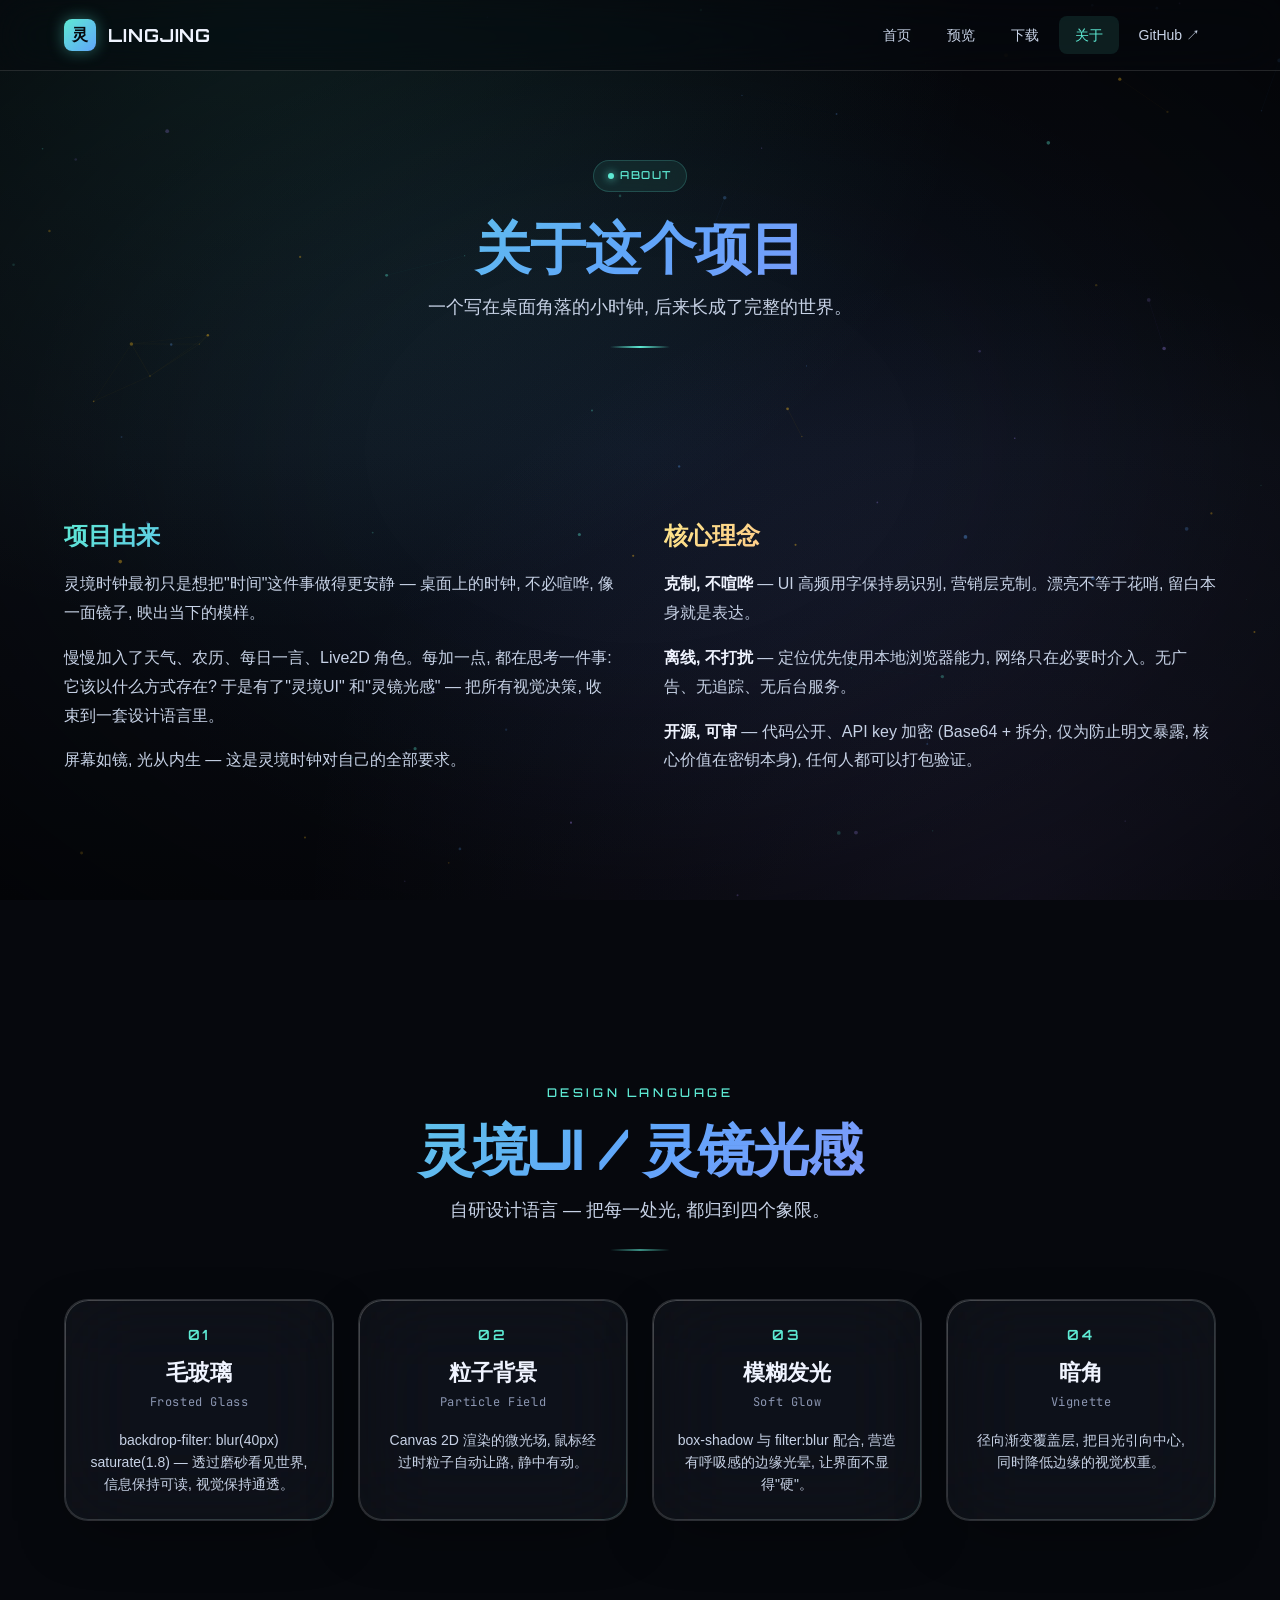
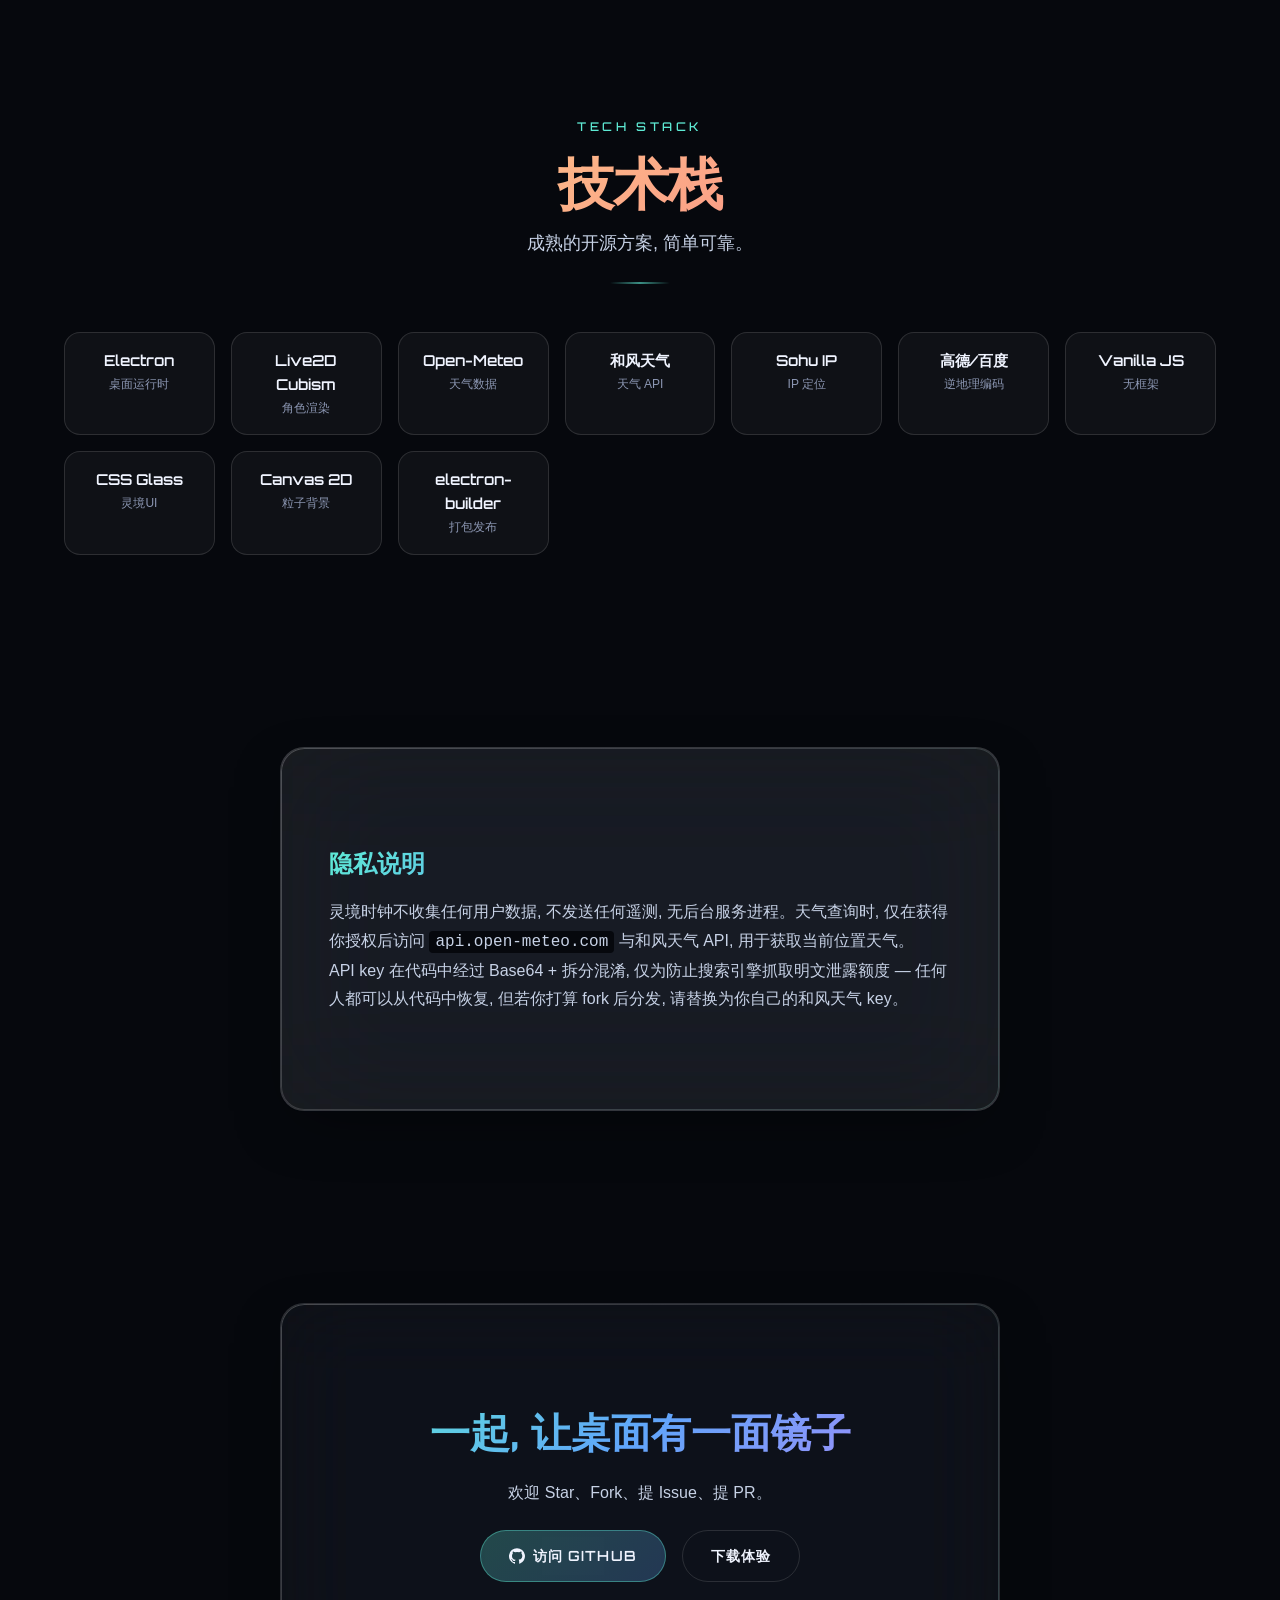
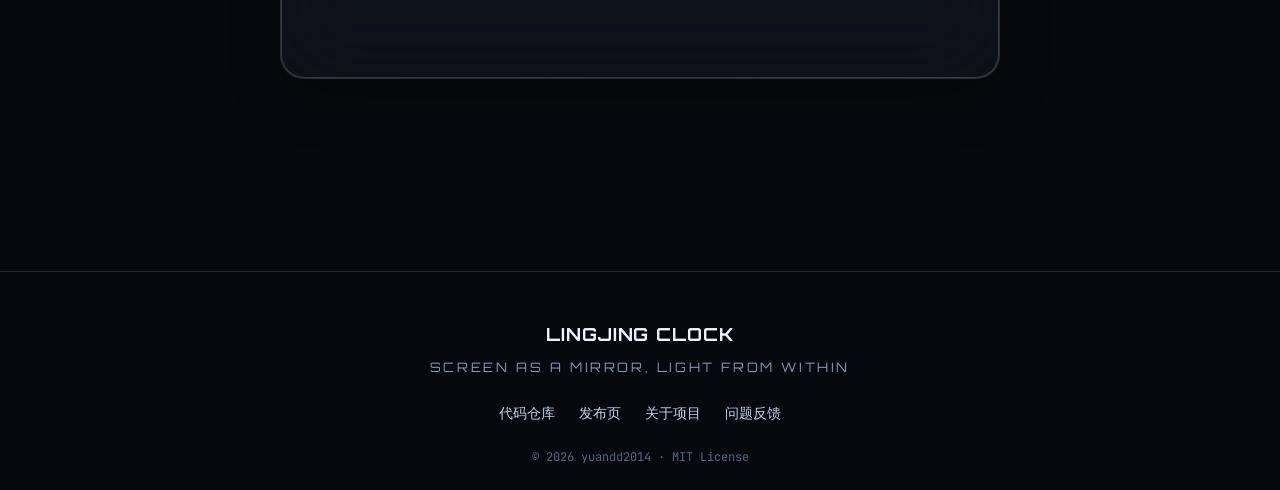
==== about.html @ b0e19402 "feat(website): 灵境时钟 官网上线 - 4 页静态站点: 首页 / 预览 / 下载 / 关于 - 灵境UI + 灵镜光感: 毛玻璃 + 粒子背景 + 模糊发光 + 暗角 - 粒子背景 C" ====
<!DOCTYPE html>
<html lang="zh-CN">
<head>
  <meta charset="UTF-8" />
  <meta name="viewport" content="width=device-width, initial-scale=1.0" />
  <title>关于 · 灵境时钟 LingJing Clock</title>
  <meta name="description" content="关于 灵境时钟 LingJing Clock — 项目由来、技术栈、灵境UI / 灵镜光感设计语言。" />
  <meta name="theme-color" content="#06080d" />

  <link rel="preconnect" href="https://fonts.googleapis.com" />
  <link rel="preconnect" href="https://fonts.gstatic.com" crossorigin />
  <link rel="stylesheet" href="https://fonts.googleapis.com/css2?family=Orbitron:wght@400;500;600;700;800&family=JetBrains+Mono:wght@400;500&display=swap" />

  <link rel="stylesheet" href="assets/css/base.css" />
  <link rel="stylesheet" href="assets/css/glass.css" />
  <link rel="stylesheet" href="assets/css/pages.css" />
  <link rel="icon" type="image/svg+xml" href="assets/img/favicon.svg" />
</head>
<body>
  <div class="bg-stage"></div>
  <canvas id="particles-canvas"></canvas>
  <div class="vignette"></div>

  <nav class="nav">
    <div class="container nav-inner">
      <a href="index.html" class="nav-brand">
        <span class="nav-brand-mark">灵</span>
        <span>LINGJING</span>
      </a>
      <div class="nav-links">
        <a href="index.html" class="nav-link">首页</a>
        <a href="screenshots.html" class="nav-link">预览</a>
        <a href="download.html" class="nav-link">下载</a>
        <a href="about.html" class="nav-link">关于</a>
        <a href="https://github.com/yuandd2014/lingjing-clock" class="nav-link" target="_blank" rel="noopener">GitHub ↗</a>
      </div>
      <button class="nav-toggle" aria-label="菜单">
        <svg width="20" height="20" viewBox="0 0 24 24" fill="none" stroke="currentColor" stroke-width="2">
          <path d="M3 6h18M3 12h18M3 18h18" />
        </svg>
      </button>
    </div>
  </nav>

  <header class="about-hero">
    <div class="container">
      <div class="badge reveal" style="margin-bottom:24px">
        <span class="badge-dot"></span>
        ABOUT
      </div>
      <h1 class="section-title reveal gradient-text">关于这个项目</h1>
      <p class="section-subtitle reveal">
        一个写在桌面角落的小时钟, 后来长成了完整的世界。
      </p>
      <div class="divider reveal"></div>
    </div>
  </header>

  <!-- 项目由来 -->
  <section class="section">
    <div class="container">
      <div class="about-section">
        <div class="about-block reveal">
          <h2 class="about-block-title gradient-text">项目由来</h2>
          <p>
            灵境时钟最初只是想把"时间"这件事做得更安静 — 桌面上的时钟, 不必喧哗, 像一面镜子, 映出当下的模样。
          </p>
          <p>
            慢慢加入了天气、农历、每日一言、Live2D 角色。每加一点, 都在思考一件事: 它该以什么方式存在? 于是有了"灵境UI" 和"灵镜光感" — 把所有视觉决策, 收束到一套设计语言里。
          </p>
          <p>
            屏幕如镜, 光从内生 — 这是灵境时钟对自己的全部要求。
          </p>
        </div>
        <div class="about-block reveal">
          <h2 class="about-block-title gradient-text-warm">核心理念</h2>
          <p>
            <strong style="color:var(--frost-100)">克制, 不喧哗</strong> — UI 高频用字保持易识别, 营销层克制。漂亮不等于花哨, 留白本身就是表达。
          </p>
          <p>
            <strong style="color:var(--frost-100)">离线, 不打扰</strong> — 定位优先使用本地浏览器能力, 网络只在必要时介入。无广告、无追踪、无后台服务。
          </p>
          <p>
            <strong style="color:var(--frost-100)">开源, 可审</strong> — 代码公开、API key 加密 (Base64 + 拆分, 仅为防止明文暴露, 核心价值在密钥本身), 任何人都可以打包验证。
          </p>
        </div>
      </div>
    </div>
  </section>

  <!-- 灵境UI / 灵镜光感 -->
  <section class="section">
    <div class="container">
      <header class="section-header reveal">
        <span class="section-eyebrow">DESIGN LANGUAGE</span>
        <h2 class="section-title gradient-text">灵境UI / 灵镜光感</h2>
        <p class="section-subtitle">自研设计语言 — 把每一处光, 都归到四个象限。</p>
        <div class="divider"></div>
      </header>
      <div class="four-pillars">
        <div class="glass pillar reveal">
          <div class="pillar-num">01</div>
          <div class="pillar-name">毛玻璃</div>
          <div class="pillar-en">Frosted Glass</div>
          <p class="pillar-desc">backdrop-filter: blur(40px) saturate(1.8) — 透过磨砂看见世界, 信息保持可读, 视觉保持通透。</p>
        </div>
        <div class="glass pillar reveal">
          <div class="pillar-num">02</div>
          <div class="pillar-name">粒子背景</div>
          <div class="pillar-en">Particle Field</div>
          <p class="pillar-desc">Canvas 2D 渲染的微光场, 鼠标经过时粒子自动让路, 静中有动。</p>
        </div>
        <div class="glass pillar reveal">
          <div class="pillar-num">03</div>
          <div class="pillar-name">模糊发光</div>
          <div class="pillar-en">Soft Glow</div>
          <p class="pillar-desc">box-shadow 与 filter:blur 配合, 营造有呼吸感的边缘光晕, 让界面不显得"硬"。</p>
        </div>
        <div class="glass pillar reveal">
          <div class="pillar-num">04</div>
          <div class="pillar-name">暗角</div>
          <div class="pillar-en">Vignette</div>
          <p class="pillar-desc">径向渐变覆盖层, 把目光引向中心, 同时降低边缘的视觉权重。</p>
        </div>
      </div>
    </div>
  </section>

  <!-- 技术栈 -->
  <section class="section">
    <div class="container">
      <header class="section-header reveal">
        <span class="section-eyebrow">TECH STACK</span>
        <h2 class="section-title gradient-text-warm">技术栈</h2>
        <p class="section-subtitle">成熟的开源方案, 简单可靠。</p>
        <div class="divider"></div>
      </header>
      <div class="tech-stack">
        <div class="tech-item reveal">
          <div class="tech-item-name">Electron</div>
          <div class="tech-item-desc">桌面运行时</div>
        </div>
        <div class="tech-item reveal">
          <div class="tech-item-name">Live2D Cubism</div>
          <div class="tech-item-desc">角色渲染</div>
        </div>
        <div class="tech-item reveal">
          <div class="tech-item-name">Open-Meteo</div>
          <div class="tech-item-desc">天气数据</div>
        </div>
        <div class="tech-item reveal">
          <div class="tech-item-name">和风天气</div>
          <div class="tech-item-desc">天气 API</div>
        </div>
        <div class="tech-item reveal">
          <div class="tech-item-name">Sohu IP</div>
          <div class="tech-item-desc">IP 定位</div>
        </div>
        <div class="tech-item reveal">
          <div class="tech-item-name">高德/百度</div>
          <div class="tech-item-desc">逆地理编码</div>
        </div>
        <div class="tech-item reveal">
          <div class="tech-item-name">Vanilla JS</div>
          <div class="tech-item-desc">无框架</div>
        </div>
        <div class="tech-item reveal">
          <div class="tech-item-name">CSS Glass</div>
          <div class="tech-item-desc">灵境UI</div>
        </div>
        <div class="tech-item reveal">
          <div class="tech-item-name">Canvas 2D</div>
          <div class="tech-item-desc">粒子背景</div>
        </div>
        <div class="tech-item reveal">
          <div class="tech-item-name">electron-builder</div>
          <div class="tech-item-desc">打包发布</div>
        </div>
      </div>
    </div>
  </section>

  <!-- 隐私 -->
  <section class="section">
    <div class="container" style="max-width:920px">
      <div class="glass glass-strong cta-card reveal" style="text-align:left">
        <h2 class="about-block-title gradient-text">隐私说明</h2>
        <p style="color:var(--frost-200);line-height:1.8">
          灵境时钟不收集任何用户数据, 不发送任何遥测, 无后台服务进程。天气查询时, 仅在获得你授权后访问 <code style="background:var(--ink-900);padding:2px 6px;border-radius:4px">api.open-meteo.com</code> 与和风天气 API, 用于获取当前位置天气。
        </p>
        <p style="color:var(--frost-200);line-height:1.8">
          API key 在代码中经过 Base64 + 拆分混淆, 仅为防止搜索引擎抓取明文泄露额度 — 任何人都可以从代码中恢复, 但若你打算 fork 后分发, 请替换为你自己的和风天气 key。
        </p>
      </div>
    </div>
  </section>

  <!-- CTA -->
  <section class="cta">
    <div class="container">
      <div class="glass cta-card reveal">
        <h2 class="cta-title gradient-text">一起, 让桌面有一面镜子</h2>
        <p class="cta-desc">欢迎 Star、Fork、提 Issue、提 PR。</p>
        <div class="cta-actions">
          <a href="https://github.com/yuandd2014/lingjing-clock" class="btn btn-primary" target="_blank" rel="noopener">
            <svg width="16" height="16" viewBox="0 0 24 24" fill="currentColor">
              <path d="M12 .3a12 12 0 0 0-3.8 23.4c.6.1.8-.3.8-.6v-2.1c-3.3.7-4-1.6-4-1.6-.6-1.4-1.4-1.8-1.4-1.8-1.1-.7.1-.7.1-.7 1.2.1 1.9 1.3 1.9 1.3 1.1 1.9 2.9 1.3 3.6 1 .1-.8.4-1.3.8-1.6-2.7-.3-5.5-1.3-5.5-6 0-1.3.5-2.4 1.3-3.2-.1-.3-.6-1.6.1-3.2 0 0 1-.3 3.3 1.2a11.5 11.5 0 0 1 6 0c2.3-1.5 3.3-1.2 3.3-1.2.7 1.6.2 2.9.1 3.2.8.8 1.3 1.9 1.3 3.2 0 4.6-2.8 5.6-5.5 5.9.4.4.8 1.1.8 2.2v3.3c0 .3.2.7.8.6A12 12 0 0 0 12 .3z" />
            </svg>
            <span>访问 GitHub</span>
          </a>
          <a href="download.html" class="btn btn-ghost">
            <span>下载体验</span>
          </a>
        </div>
      </div>
    </div>
  </section>

  <footer class="footer">
    <div class="container">
      <div class="footer-brand">LINGJING CLOCK</div>
      <div class="footer-tagline">SCREEN AS A MIRROR, LIGHT FROM WITHIN</div>
      <div class="footer-links">
        <a href="https://github.com/yuandd2014/lingjing-clock" class="footer-link" target="_blank" rel="noopener">代码仓库</a>
        <a href="https://github.com/yuandd2014/lingjing-clock/releases" class="footer-link" target="_blank" rel="noopener">发布页</a>
        <a href="about.html" class="footer-link">关于项目</a>
        <a href="https://github.com/yuandd2014/lingjing-clock/issues" class="footer-link" target="_blank" rel="noopener">问题反馈</a>
      </div>
      <div class="footer-copyright">© 2026 yuandd2014 · MIT License</div>
    </div>
  </footer>

  <script src="assets/js/particles.js"></script>
  <script src="assets/js/nav.js"></script>
</body>
</html>
---- assets/css/base.css ----
/* ============================================
   灵境UI / 灵镜光感 — Base
   屏幕如镜, 光从内生
   ============================================ */

:root {
  /* 灵境调色 — 取自东方夜境：墨、青、霜金、暖光 */
  --ink-900: #06080d;
  --ink-800: #0c1018;
  --ink-700: #141a26;
  --ink-600: #1d2533;
  --frost-100: #f0f4ff;
  --frost-200: #c7d2e6;
  --frost-300: #8c97b3;
  --frost-400: #5a6580;
  --jade-300: #5eead4;
  --jade-400: #2dd4bf;
  --jade-500: #14b8a6;
  --azure-400: #60a5fa;
  --azure-500: #3b82f6;
  --gold-300: #fde68a;
  --gold-400: #fbbf24;
  --rose-400: #fb7185;
  --violet-400: #a78bfa;

  /* 灵镜光感 — 玻璃参数 */
  --glass-bg: rgba(255, 255, 255, 0.04);
  --glass-bg-strong: rgba(255, 255, 255, 0.08);
  --glass-border: rgba(255, 255, 255, 0.12);
  --glass-border-strong: rgba(255, 255, 255, 0.2);
  --glass-blur: blur(40px) saturate(1.8);
  --glass-blur-strong: blur(60px) saturate(2);

  /* 阴影 — 模糊发光 */
  --glow-soft: 0 0 40px rgba(94, 234, 212, 0.15);
  --glow-strong: 0 0 80px rgba(94, 234, 212, 0.25);
  --shadow-card: 0 20px 60px -20px rgba(0, 0, 0, 0.5),
                 0 0 0 1px var(--glass-border) inset;
  --shadow-card-hover: 0 30px 80px -20px rgba(0, 0, 0, 0.6),
                       0 0 0 1px var(--glass-border-strong) inset,
                       var(--glow-soft);

  /* 间距 */
  --space-xs: 8px;
  --space-sm: 16px;
  --space-md: 24px;
  --space-lg: 48px;
  --space-xl: 96px;

  /* 圆角 */
  --radius-sm: 8px;
  --radius-md: 16px;
  --radius-lg: 24px;
  --radius-xl: 32px;

  /* 字体 */
  --font-display: 'Orbitron', 'PingFang SC', 'Microsoft YaHei', sans-serif;
  --font-body: -apple-system, 'PingFang SC', 'Microsoft YaHei',
               'Helvetica Neue', Helvetica, Arial, sans-serif;
  --font-mono: 'JetBrains Mono', 'Consolas', 'Monaco', monospace;

  /* 缓动 */
  --ease-out: cubic-bezier(0.16, 1, 0.3, 1);
  --ease-spring: cubic-bezier(0.34, 1.56, 0.64, 1);
}

/* 重置 */
*,
*::before,
*::after {
  box-sizing: border-box;
  margin: 0;
  padding: 0;
}

html {
  scroll-behavior: smooth;
  -webkit-text-size-adjust: 100%;
}

body {
  font-family: var(--font-body);
  font-size: 16px;
  line-height: 1.6;
  color: var(--frost-100);
  background: var(--ink-900);
  overflow-x: hidden;
  min-height: 100vh;
  -webkit-font-smoothing: antialiased;
  -moz-osx-font-smoothing: grayscale;
}

img, svg {
  max-width: 100%;
  display: block;
}

a {
  color: var(--jade-300);
  text-decoration: none;
  transition: color 0.3s var(--ease-out);
}

a:hover {
  color: var(--jade-400);
}

button {
  font: inherit;
  color: inherit;
  background: none;
  border: none;
  cursor: pointer;
}

ul, ol {
  list-style: none;
}

::selection {
  background: rgba(94, 234, 212, 0.3);
  color: var(--frost-100);
}

/* 灵镜光感背景 — 多层 */
.bg-stage {
  position: fixed;
  inset: 0;
  z-index: -1;
  background:
    radial-gradient(ellipse at 20% 0%, rgba(94, 234, 212, 0.12) 0%, transparent 50%),
    radial-gradient(ellipse at 80% 100%, rgba(167, 139, 250, 0.1) 0%, transparent 50%),
    radial-gradient(ellipse at 50% 50%, rgba(59, 130, 246, 0.06) 0%, transparent 70%),
    linear-gradient(180deg, var(--ink-900) 0%, var(--ink-800) 50%, var(--ink-900) 100%);
}

#particles-canvas {
  position: fixed;
  inset: 0;
  z-index: -1;
  pointer-events: none;
  opacity: 0.6;
}

/* 暗角 — 灵镜光感的最后一道 */
.vignette {
  position: fixed;
  inset: 0;
  z-index: 0;
  pointer-events: none;
  background: radial-gradient(
    ellipse at center,
    transparent 30%,
    rgba(0, 0, 0, 0.4) 100%
  );
}

/* 通用容器 */
.container {
  width: 100%;
  max-width: 1200px;
  margin: 0 auto;
  padding: 0 var(--space-md);
  position: relative;
  z-index: 1;
}

/* 文字渐变 — 灵境品牌色 */
.gradient-text {
  background: linear-gradient(135deg, var(--jade-300) 0%, var(--azure-400) 50%, var(--violet-400) 100%);
  -webkit-background-clip: text;
  background-clip: text;
  -webkit-text-fill-color: transparent;
  color: transparent;
}

.gradient-text-warm {
  background: linear-gradient(135deg, var(--gold-300) 0%, var(--rose-400) 100%);
  -webkit-background-clip: text;
  background-clip: text;
  -webkit-text-fill-color: transparent;
  color: transparent;
}

/* 数字字体 — Orbitron */
.font-display {
  font-family: var(--font-display);
  letter-spacing: 0.02em;
}

/* 滚动条 — 灵境UI 风格 */
::-webkit-scrollbar {
  width: 8px;
  height: 8px;
}

::-webkit-scrollbar-track {
  background: var(--ink-800);
}

::-webkit-scrollbar-thumb {
  background: var(--ink-600);
  border-radius: 4px;
}

::-webkit-scrollbar-thumb:hover {
  background: var(--frost-400);
}

/* 实用类 */
.sr-only {
  position: absolute;
  width: 1px;
  height: 1px;
  padding: 0;
  margin: -1px;
  overflow: hidden;
  clip: rect(0, 0, 0, 0);
  white-space: nowrap;
  border: 0;
}

.flex {
  display: flex;
}

.flex-center {
  display: flex;
  align-items: center;
  justify-content: center;
}

.text-center {
  text-align: center;
}

/* 进入动画 */
@keyframes fade-up {
  from {
    opacity: 0;
    transform: translateY(30px);
  }
  to {
    opacity: 1;
    transform: translateY(0);
  }
}

@keyframes glow-pulse {
  0%, 100% { opacity: 0.6; }
  50% { opacity: 1; }
}

@keyframes float {
  0%, 100% { transform: translateY(0); }
  50% { transform: translateY(-8px); }
}

.reveal {
  opacity: 0;
  transform: translateY(30px);
  transition: opacity 0.8s var(--ease-out), transform 0.8s var(--ease-out);
}

.reveal.in {
  opacity: 1;
  transform: translateY(0);
}

/* 响应式 */
@media (max-width: 768px) {
  :root {
    --space-lg: 32px;
    --space-xl: 64px;
  }
  body {
    font-size: 15px;
  }
}

@media (prefers-reduced-motion: reduce) {
  *,
  *::before,
  *::after {
    animation-duration: 0.01ms !important;
    transition-duration: 0.01ms !important;
  }
}
---- assets/css/glass.css ----
/* ============================================
   灵境UI / 灵镜光感 — Glass
   毛玻璃 + 模糊发光 + 暗角
   ============================================ */

/* 玻璃卡片 — 灵境核心 */
.glass {
  position: relative;
  background: var(--glass-bg);
  backdrop-filter: var(--glass-blur);
  -webkit-backdrop-filter: var(--glass-blur);
  border: 1px solid var(--glass-border);
  border-radius: var(--radius-lg);
  box-shadow: var(--shadow-card);
  overflow: hidden;
  transition: transform 0.5s var(--ease-out),
              box-shadow 0.5s var(--ease-out),
              border-color 0.5s var(--ease-out);
}

.glass::before {
  content: '';
  position: absolute;
  inset: 0;
  border-radius: inherit;
  padding: 1px;
  background: linear-gradient(
    135deg,
    rgba(255, 255, 255, 0.2) 0%,
    rgba(255, 255, 255, 0.05) 40%,
    rgba(94, 234, 212, 0.15) 100%
  );
  -webkit-mask: linear-gradient(#000 0 0) content-box,
                linear-gradient(#000 0 0);
  -webkit-mask-composite: xor;
  mask-composite: exclude;
  pointer-events: none;
  opacity: 0.7;
}

.glass:hover {
  transform: translateY(-4px);
  border-color: var(--glass-border-strong);
  box-shadow: var(--shadow-card-hover);
}

.glass-strong {
  background: var(--glass-bg-strong);
  backdrop-filter: var(--glass-blur-strong);
  -webkit-backdrop-filter: var(--glass-blur-strong);
}

/* 玻璃按钮 — 灵境UI 主操作 */
.btn {
  position: relative;
  display: inline-flex;
  align-items: center;
  justify-content: center;
  gap: 8px;
  padding: 14px 28px;
  font-family: var(--font-display);
  font-size: 14px;
  font-weight: 600;
  letter-spacing: 0.08em;
  text-transform: uppercase;
  color: var(--frost-100);
  background: var(--glass-bg);
  backdrop-filter: var(--glass-blur);
  -webkit-backdrop-filter: var(--glass-blur);
  border: 1px solid var(--glass-border);
  border-radius: 100px;
  cursor: pointer;
  overflow: hidden;
  transition: all 0.4s var(--ease-out);
  text-decoration: none;
  white-space: nowrap;
}

.btn::before {
  content: '';
  position: absolute;
  inset: 0;
  background: linear-gradient(135deg,
    rgba(94, 234, 212, 0.2) 0%,
    rgba(96, 165, 250, 0.2) 50%,
    rgba(167, 139, 250, 0.2) 100%);
  opacity: 0;
  transition: opacity 0.4s var(--ease-out);
}

.btn:hover {
  border-color: var(--jade-300);
  box-shadow: var(--glow-soft);
  transform: translateY(-2px);
  color: var(--jade-300);
}

.btn:hover::before {
  opacity: 1;
}

.btn span,
.btn svg {
  position: relative;
  z-index: 1;
}

.btn-primary {
  background: linear-gradient(135deg,
    rgba(94, 234, 212, 0.25) 0%,
    rgba(96, 165, 250, 0.25) 100%);
  border-color: rgba(94, 234, 212, 0.4);
}

.btn-primary:hover {
  background: linear-gradient(135deg,
    rgba(94, 234, 212, 0.4) 0%,
    rgba(96, 165, 250, 0.4) 100%);
  border-color: var(--jade-300);
  color: var(--frost-100);
}

.btn-ghost {
  background: transparent;
  backdrop-filter: none;
  -webkit-backdrop-filter: none;
}

/* 标签 / 徽章 */
.badge {
  display: inline-flex;
  align-items: center;
  gap: 6px;
  padding: 6px 14px;
  font-family: var(--font-display);
  font-size: 11px;
  font-weight: 500;
  letter-spacing: 0.15em;
  text-transform: uppercase;
  color: var(--jade-300);
  background: rgba(94, 234, 212, 0.08);
  border: 1px solid rgba(94, 234, 212, 0.2);
  border-radius: 100px;
  backdrop-filter: blur(10px);
  -webkit-backdrop-filter: blur(10px);
}

.badge-dot {
  width: 6px;
  height: 6px;
  border-radius: 50%;
  background: var(--jade-300);
  box-shadow: 0 0 8px var(--jade-300);
  animation: glow-pulse 2s var(--ease-out) infinite;
}

/* 章节标题 */
.section {
  padding: var(--space-xl) 0;
  position: relative;
}

.section-header {
  text-align: center;
  margin-bottom: var(--space-lg);
}

.section-eyebrow {
  display: inline-block;
  font-family: var(--font-display);
  font-size: 12px;
  font-weight: 500;
  letter-spacing: 0.3em;
  text-transform: uppercase;
  color: var(--jade-300);
  margin-bottom: var(--space-sm);
}

.section-title {
  font-family: var(--font-display);
  font-size: clamp(32px, 5vw, 56px);
  font-weight: 700;
  letter-spacing: -0.02em;
  line-height: 1.1;
  margin-bottom: var(--space-sm);
}

.section-subtitle {
  font-size: 18px;
  color: var(--frost-200);
  max-width: 600px;
  margin: 0 auto;
  line-height: 1.6;
}

/* 特性卡片 */
.feature-grid {
  display: grid;
  grid-template-columns: repeat(auto-fit, minmax(280px, 1fr));
  gap: var(--space-md);
}

.feature-card {
  padding: var(--space-lg) var(--space-md);
  text-align: left;
}

.feature-icon {
  width: 56px;
  height: 56px;
  display: flex;
  align-items: center;
  justify-content: center;
  border-radius: var(--radius-md);
  background: linear-gradient(135deg,
    rgba(94, 234, 212, 0.15) 0%,
    rgba(96, 165, 250, 0.15) 100%);
  border: 1px solid rgba(94, 234, 212, 0.2);
  margin-bottom: var(--space-md);
  color: var(--jade-300);
  font-size: 28px;
  box-shadow: 0 0 20px rgba(94, 234, 212, 0.15);
}

.feature-title {
  font-family: var(--font-display);
  font-size: 20px;
  font-weight: 600;
  margin-bottom: var(--space-xs);
  color: var(--frost-100);
}

.feature-desc {
  font-size: 15px;
  line-height: 1.6;
  color: var(--frost-200);
}

/* 分割线 */
.divider {
  width: 60px;
  height: 2px;
  background: linear-gradient(90deg,
    transparent 0%,
    var(--jade-300) 50%,
    transparent 100%);
  margin: var(--space-md) auto;
  opacity: 0.6;
}

/* 浮起效果 */
.float {
  animation: float 4s var(--ease-out) infinite;
}

.float-delay-1 { animation-delay: 0.5s; }
.float-delay-2 { animation-delay: 1s; }
.float-delay-3 { animation-delay: 1.5s; }
---- assets/css/pages.css ----
/* ============================================
   灵境UI / 灵镜光感 — Pages
   各页特定样式
   ============================================ */

/* === 导航 === */
.nav {
  position: fixed;
  top: 0;
  left: 0;
  right: 0;
  z-index: 100;
  padding: 16px 0;
  background: rgba(6, 8, 13, 0.5);
  backdrop-filter: blur(20px) saturate(1.5);
  -webkit-backdrop-filter: blur(20px) saturate(1.5);
  border-bottom: 1px solid var(--glass-border);
  transition: all 0.3s var(--ease-out);
}

.nav.scrolled {
  background: rgba(6, 8, 13, 0.85);
  border-bottom-color: var(--glass-border-strong);
  padding: 12px 0;
}

.nav-inner {
  display: flex;
  align-items: center;
  justify-content: space-between;
  gap: var(--space-md);
}

.nav-brand {
  display: flex;
  align-items: center;
  gap: 12px;
  font-family: var(--font-display);
  font-size: 18px;
  font-weight: 700;
  color: var(--frost-100);
  text-decoration: none;
  letter-spacing: 0.05em;
}

.nav-brand-mark {
  width: 32px;
  height: 32px;
  border-radius: 8px;
  background: linear-gradient(135deg, var(--jade-300) 0%, var(--azure-400) 100%);
  display: flex;
  align-items: center;
  justify-content: center;
  color: var(--ink-900);
  font-size: 16px;
  font-weight: 900;
  box-shadow: 0 0 16px rgba(94, 234, 212, 0.4);
}

.nav-links {
  display: flex;
  align-items: center;
  gap: 4px;
}

.nav-link {
  padding: 8px 16px;
  font-size: 14px;
  font-weight: 500;
  color: var(--frost-200);
  border-radius: 8px;
  transition: all 0.3s var(--ease-out);
  text-decoration: none;
}

.nav-link:hover {
  color: var(--frost-100);
  background: var(--glass-bg);
}

.nav-link.active {
  color: var(--jade-300);
  background: rgba(94, 234, 212, 0.1);
}

.nav-toggle {
  display: none;
  width: 40px;
  height: 40px;
  align-items: center;
  justify-content: center;
  border-radius: 8px;
  background: var(--glass-bg);
  border: 1px solid var(--glass-border);
  color: var(--frost-100);
}

@media (max-width: 768px) {
  .nav-toggle {
    display: flex;
  }
  .nav-links {
    position: absolute;
    top: 100%;
    left: 0;
    right: 0;
    flex-direction: column;
    align-items: stretch;
    padding: var(--space-sm);
    background: rgba(6, 8, 13, 0.95);
    backdrop-filter: blur(20px);
    border-bottom: 1px solid var(--glass-border);
    transform: translateY(-10px);
    opacity: 0;
    pointer-events: none;
    transition: all 0.3s var(--ease-out);
  }
  .nav-links.open {
    transform: translateY(0);
    opacity: 1;
    pointer-events: auto;
  }
  .nav-link {
    width: 100%;
  }
}

/* === Hero === */
.hero {
  min-height: 100vh;
  display: flex;
  align-items: center;
  justify-content: center;
  padding: 120px 0 var(--space-xl);
  text-align: center;
  position: relative;
}

.hero-orb {
  position: absolute;
  border-radius: 50%;
  filter: blur(80px);
  opacity: 0.5;
  pointer-events: none;
  animation: float 8s var(--ease-out) infinite;
}

.hero-orb-1 {
  top: 10%;
  left: 10%;
  width: 400px;
  height: 400px;
  background: radial-gradient(circle, var(--jade-400) 0%, transparent 70%);
}

.hero-orb-2 {
  bottom: 10%;
  right: 10%;
  width: 500px;
  height: 500px;
  background: radial-gradient(circle, var(--violet-400) 0%, transparent 70%);
  animation-delay: 2s;
}

.hero-content {
  max-width: 900px;
  position: relative;
  z-index: 2;
}

.hero-eyebrow {
  display: inline-flex;
  align-items: center;
  gap: 8px;
  margin-bottom: var(--space-md);
}

.hero-title {
  font-family: var(--font-display);
  font-size: clamp(48px, 9vw, 96px);
  font-weight: 800;
  line-height: 1;
  letter-spacing: -0.03em;
  margin-bottom: var(--space-md);
}

.hero-title-zh {
  display: block;
  font-size: 0.45em;
  font-weight: 400;
  letter-spacing: 0.3em;
  color: var(--frost-200);
  margin-top: 0.3em;
}

.hero-tagline {
  font-size: clamp(18px, 2.4vw, 22px);
  color: var(--frost-200);
  line-height: 1.6;
  max-width: 700px;
  margin: 0 auto var(--space-lg);
}

.hero-tagline .accent {
  color: var(--jade-300);
  font-weight: 500;
}

.hero-actions {
  display: flex;
  flex-wrap: wrap;
  gap: var(--space-sm);
  justify-content: center;
  margin-bottom: var(--space-lg);
}

.hero-meta {
  display: flex;
  flex-wrap: wrap;
  gap: var(--space-md);
  justify-content: center;
  font-family: var(--font-mono);
  font-size: 13px;
  color: var(--frost-300);
}

.hero-meta-item {
  display: flex;
  align-items: center;
  gap: 6px;
}

.hero-meta-item svg {
  width: 14px;
  height: 14px;
  color: var(--jade-300);
}

/* === 预览区 === */
.preview {
  padding: var(--space-lg) 0 var(--space-xl);
}

.preview-stage {
  position: relative;
  max-width: 1100px;
  margin: 0 auto;
  padding: var(--space-md);
  border-radius: var(--radius-xl);
  background: linear-gradient(135deg,
    rgba(94, 234, 212, 0.05) 0%,
    rgba(96, 165, 250, 0.05) 100%);
  border: 1px solid var(--glass-border);
  box-shadow: var(--glow-strong), var(--shadow-card);
  overflow: hidden;
}

.preview-stage::before {
  content: '';
  position: absolute;
  inset: -2px;
  border-radius: inherit;
  background: linear-gradient(135deg,
    var(--jade-400) 0%,
    var(--azure-400) 50%,
    var(--violet-400) 100%);
  opacity: 0.3;
  filter: blur(40px);
  z-index: -1;
}

.preview-frame {
  position: relative;
  aspect-ratio: 16 / 10;
  background: var(--ink-900);
  border-radius: var(--radius-lg);
  overflow: hidden;
  border: 1px solid var(--glass-border);
}

.preview-placeholder {
  position: absolute;
  inset: 0;
  display: flex;
  flex-direction: column;
  align-items: center;
  justify-content: center;
  gap: var(--space-sm);
  background:
    radial-gradient(ellipse at 30% 30%, rgba(94, 234, 212, 0.15) 0%, transparent 50%),
    radial-gradient(ellipse at 70% 70%, rgba(167, 139, 250, 0.15) 0%, transparent 50%),
    var(--ink-800);
  color: var(--frost-300);
  font-size: 14px;
}

.preview-placeholder-icon {
  font-size: 64px;
  opacity: 0.5;
  margin-bottom: var(--space-xs);
}

.preview-toolbar {
  position: absolute;
  top: 12px;
  left: 12px;
  display: flex;
  gap: 6px;
  z-index: 2;
}

.preview-toolbar-dot {
  width: 12px;
  height: 12px;
  border-radius: 50%;
  background: rgba(255, 255, 255, 0.15);
}

/* === 灵镜光感四子项 === */
.four-pillars {
  display: grid;
  grid-template-columns: repeat(auto-fit, minmax(220px, 1fr));
  gap: var(--space-md);
  margin-top: var(--space-lg);
}

.pillar {
  padding: var(--space-md);
  text-align: center;
}

.pillar-num {
  font-family: var(--font-display);
  font-size: 14px;
  font-weight: 600;
  color: var(--jade-300);
  letter-spacing: 0.2em;
  margin-bottom: var(--space-xs);
}

.pillar-name {
  font-family: var(--font-display);
  font-size: 22px;
  font-weight: 700;
  margin-bottom: 4px;
  color: var(--frost-100);
}

.pillar-en {
  font-family: var(--font-mono);
  font-size: 12px;
  color: var(--frost-300);
  margin-bottom: var(--space-sm);
  letter-spacing: 0.05em;
}

.pillar-desc {
  font-size: 14px;
  color: var(--frost-200);
  line-height: 1.6;
}

/* === 截图廊 === */
.gallery {
  display: grid;
  grid-template-columns: repeat(auto-fit, minmax(360px, 1fr));
  gap: var(--space-md);
}

.shot {
  display: block;
  text-decoration: none;
  color: inherit;
}

.shot-frame {
  position: relative;
  aspect-ratio: 16 / 10;
  border-radius: var(--radius-lg);
  overflow: hidden;
  background: var(--ink-700);
  border: 1px solid var(--glass-border);
  margin-bottom: var(--space-sm);
  transition: transform 0.5s var(--ease-out);
}

.shot:hover .shot-frame {
  transform: translateY(-4px);
}

.shot-frame img,
.shot-frame .shot-placeholder {
  width: 100%;
  height: 100%;
  object-fit: cover;
}

.shot-placeholder {
  display: flex;
  align-items: center;
  justify-content: center;
  background:
    radial-gradient(ellipse at 30% 30%, rgba(94, 234, 212, 0.12) 0%, transparent 50%),
    radial-gradient(ellipse at 70% 70%, rgba(96, 165, 250, 0.12) 0%, transparent 50%),
    var(--ink-800);
  color: var(--frost-300);
  font-family: var(--font-mono);
  font-size: 13px;
  letter-spacing: 0.1em;
}

.shot-title {
  font-family: var(--font-display);
  font-size: 18px;
  font-weight: 600;
  margin-bottom: 4px;
}

.shot-desc {
  font-size: 14px;
  color: var(--frost-200);
}

/* === 下载 === */
.download-card {
  padding: var(--space-lg);
  margin-bottom: var(--space-md);
}

.dl-row {
  display: grid;
  grid-template-columns: auto 1fr auto;
  gap: var(--space-md);
  align-items: center;
}

.dl-icon {
  width: 56px;
  height: 56px;
  display: flex;
  align-items: center;
  justify-content: center;
  border-radius: var(--radius-md);
  background: linear-gradient(135deg,
    rgba(94, 234, 212, 0.15) 0%,
    rgba(96, 165, 250, 0.15) 100%);
  border: 1px solid rgba(94, 234, 212, 0.2);
  font-size: 24px;
}

.dl-info-name {
  font-family: var(--font-display);
  font-size: 18px;
  font-weight: 600;
  margin-bottom: 4px;
}

.dl-info-meta {
  font-family: var(--font-mono);
  font-size: 13px;
  color: var(--frost-300);
}

.dl-info-meta span {
  margin-right: 12px;
}

.dl-action {
  white-space: nowrap;
}

@media (max-width: 600px) {
  .dl-row {
    grid-template-columns: 1fr;
    text-align: center;
  }
  .dl-icon {
    margin: 0 auto;
  }
  .dl-action {
    width: 100%;
  }
}

.hash-block {
  margin-top: var(--space-md);
  padding: var(--space-md);
  border-radius: var(--radius-md);
  background: var(--ink-900);
  border: 1px solid var(--glass-border);
}

.hash-label {
  display: flex;
  align-items: center;
  justify-content: space-between;
  font-family: var(--font-mono);
  font-size: 12px;
  color: var(--jade-300);
  letter-spacing: 0.1em;
  margin-bottom: 8px;
  text-transform: uppercase;
}

.hash-value {
  font-family: var(--font-mono);
  font-size: 12px;
  color: var(--frost-200);
  word-break: break-all;
  line-height: 1.5;
  user-select: all;
}

.hash-copy {
  font-family: var(--font-mono);
  font-size: 11px;
  color: var(--frost-300);
  background: var(--glass-bg);
  border: 1px solid var(--glass-border);
  padding: 2px 10px;
  border-radius: 4px;
  cursor: pointer;
  transition: all 0.2s var(--ease-out);
}

.hash-copy:hover {
  color: var(--jade-300);
  border-color: var(--jade-300);
}

.verify-steps {
  counter-reset: step;
  margin-top: var(--space-md);
}

.verify-step {
  counter-increment: step;
  position: relative;
  padding: var(--space-md) var(--space-md) var(--space-md) 64px;
  margin-bottom: var(--space-sm);
  border-radius: var(--radius-md);
  background: var(--glass-bg);
  border: 1px solid var(--glass-border);
}

.verify-step::before {
  content: counter(step, decimal-leading-zero);
  position: absolute;
  left: var(--space-md);
  top: var(--space-md);
  font-family: var(--font-display);
  font-size: 24px;
  font-weight: 700;
  color: var(--jade-300);
}

.verify-step-title {
  font-family: var(--font-display);
  font-size: 16px;
  font-weight: 600;
  margin-bottom: 8px;
}

.verify-step code {
  display: block;
  margin-top: 8px;
  padding: 12px 16px;
  font-family: var(--font-mono);
  font-size: 13px;
  color: var(--frost-100);
  background: var(--ink-900);
  border-radius: 8px;
  border: 1px solid var(--glass-border);
  word-break: break-all;
}

/* === 关于 === */
.about-hero {
  text-align: center;
  padding: 160px 0 var(--space-lg);
}

.about-section {
  display: grid;
  grid-template-columns: 1fr 1fr;
  gap: var(--space-lg);
  align-items: start;
  margin-bottom: var(--space-xl);
}

@media (max-width: 768px) {
  .about-section {
    grid-template-columns: 1fr;
  }
}

.about-block-title {
  font-family: var(--font-display);
  font-size: 24px;
  font-weight: 700;
  margin-bottom: var(--space-sm);
}

.about-block p {
  color: var(--frost-200);
  line-height: 1.8;
  margin-bottom: var(--space-sm);
}

.tech-stack {
  display: grid;
  grid-template-columns: repeat(auto-fit, minmax(140px, 1fr));
  gap: var(--space-sm);
}

.tech-item {
  padding: var(--space-sm) var(--space-md);
  text-align: center;
  background: var(--glass-bg);
  border: 1px solid var(--glass-border);
  border-radius: var(--radius-md);
  transition: all 0.3s var(--ease-out);
}

.tech-item:hover {
  border-color: var(--jade-300);
  transform: translateY(-2px);
}

.tech-item-name {
  font-family: var(--font-display);
  font-size: 15px;
  font-weight: 600;
  color: var(--frost-100);
  margin-bottom: 2px;
}

.tech-item-desc {
  font-size: 12px;
  color: var(--frost-300);
}

/* === 页脚 === */
.footer {
  margin-top: var(--space-xl);
  padding: var(--space-lg) 0 var(--space-md);
  border-top: 1px solid var(--glass-border);
  text-align: center;
}

.footer-brand {
  font-family: var(--font-display);
  font-size: 18px;
  font-weight: 700;
  color: var(--frost-100);
  margin-bottom: var(--space-xs);
  letter-spacing: 0.05em;
}

.footer-tagline {
  font-size: 13px;
  color: var(--frost-300);
  margin-bottom: var(--space-md);
  font-family: var(--font-display);
  letter-spacing: 0.2em;
  text-transform: uppercase;
}

.footer-links {
  display: flex;
  gap: var(--space-md);
  justify-content: center;
  flex-wrap: wrap;
  margin-bottom: var(--space-md);
}

.footer-link {
  font-size: 14px;
  color: var(--frost-200);
}

.footer-copyright {
  font-size: 12px;
  color: var(--frost-400);
  font-family: var(--font-mono);
}

/* === CTA 区 === */
.cta {
  text-align: center;
  padding: var(--space-xl) 0;
}

.cta-card {
  max-width: 720px;
  margin: 0 auto;
  padding: var(--space-xl) var(--space-lg);
  text-align: center;
}

.cta-title {
  font-family: var(--font-display);
  font-size: clamp(28px, 4vw, 40px);
  font-weight: 700;
  margin-bottom: var(--space-sm);
}

.cta-desc {
  color: var(--frost-200);
  margin-bottom: var(--space-md);
  font-size: 16px;
}

.cta-actions {
  display: flex;
  gap: var(--space-sm);
  justify-content: center;
  flex-wrap: wrap;
}
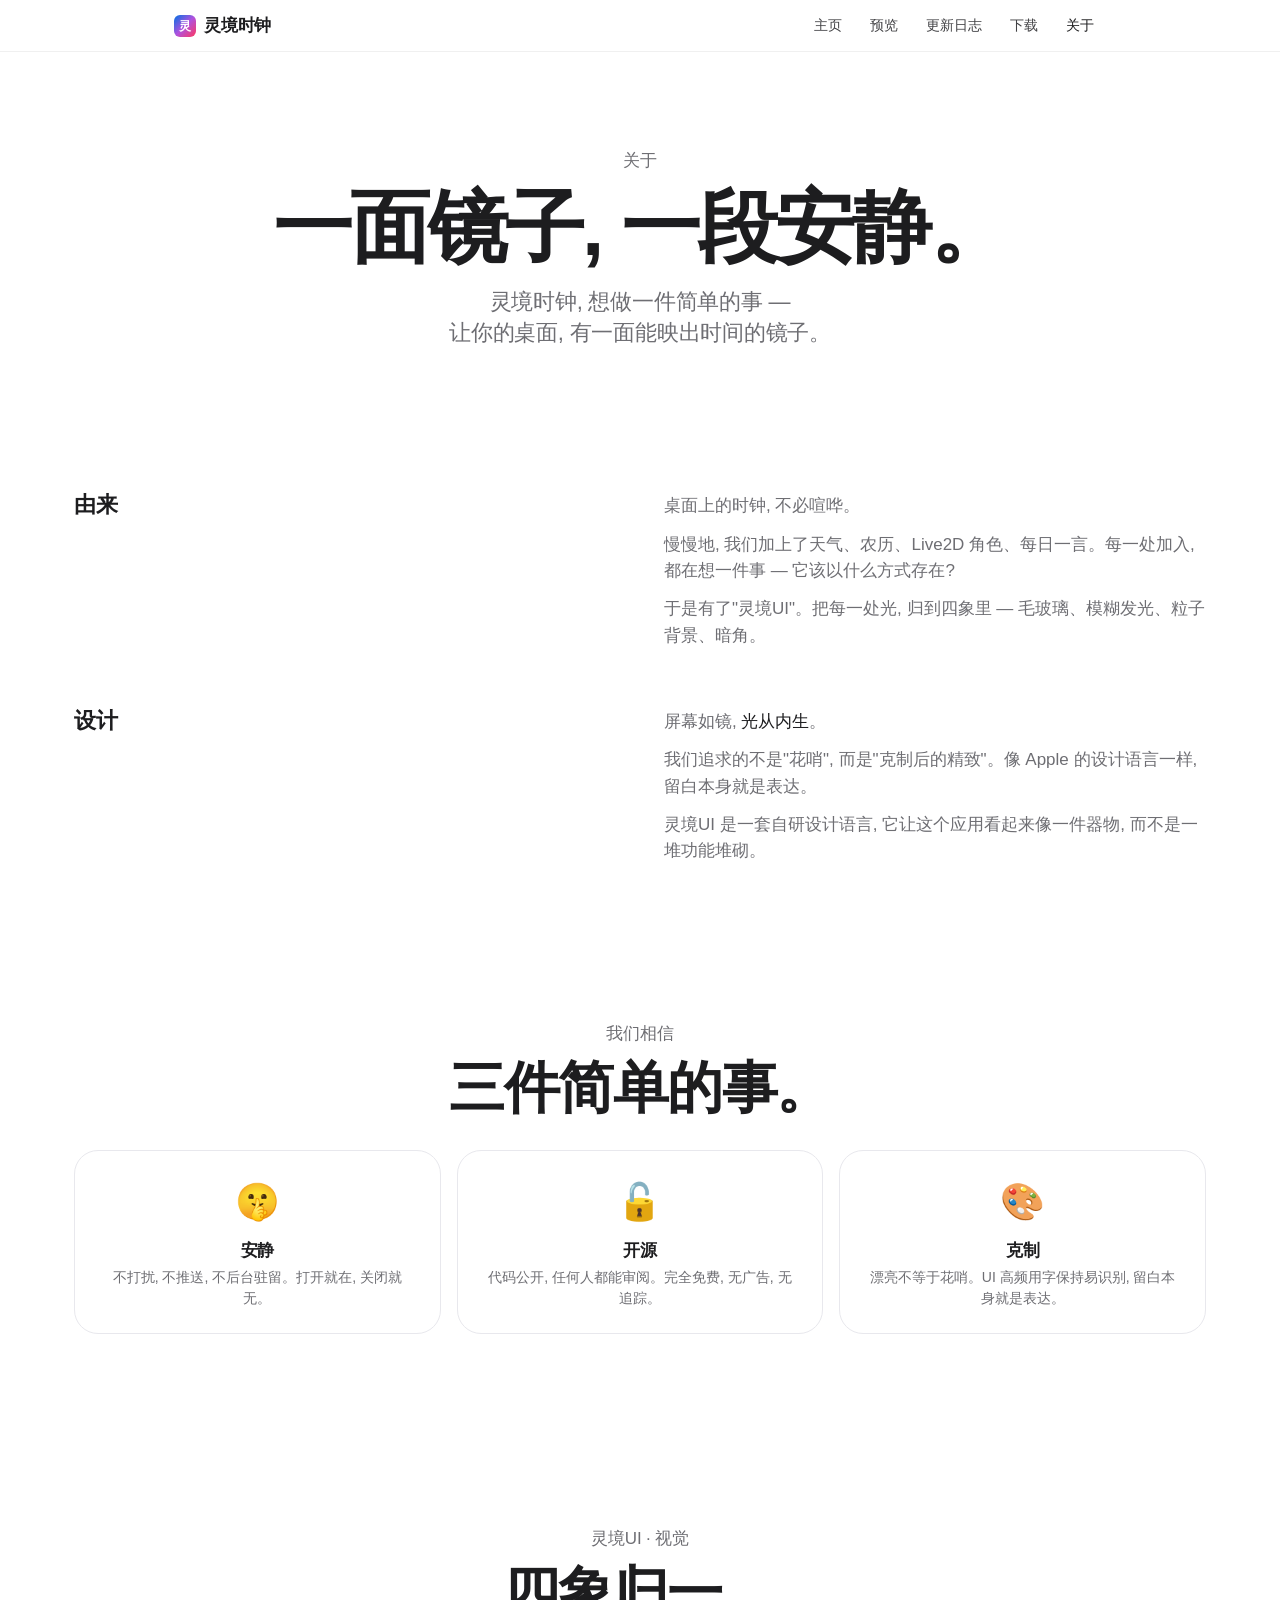
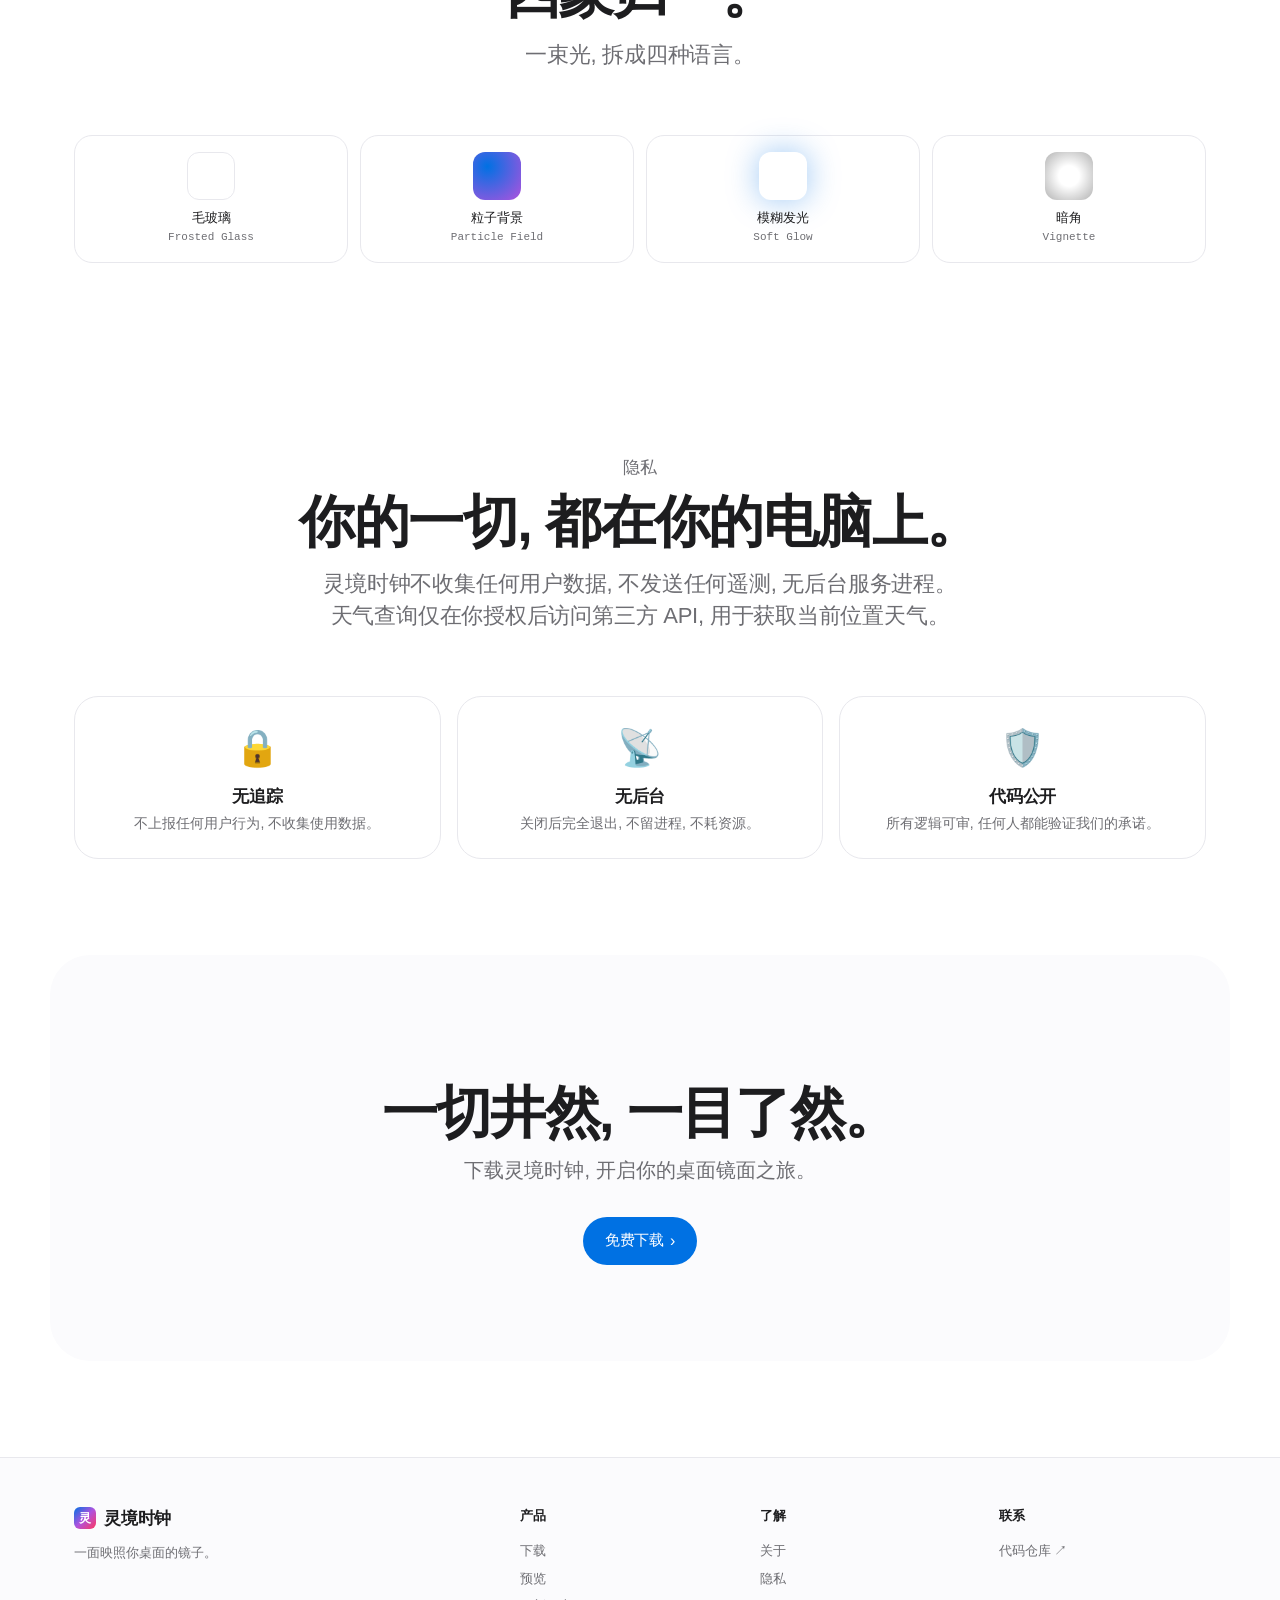
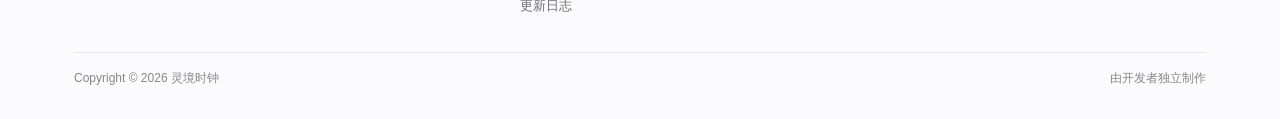
==== commit 9a861753: "feat(website): Apple 风重做 + 实时渲染假桌面 - 风格: Apple iOS 26 / macOS 明亮白底, SF Pro 字体, 大圆角, 多层柔和阴影 - 主视觉: JS" ====
--- a/about.html
+++ b/about.html
@@ -3,36 +3,29 @@
 <head>
   <meta charset="UTF-8" />
   <meta name="viewport" content="width=device-width, initial-scale=1.0" />
-  <title>关于 · 灵境时钟 LingJing Clock</title>
-  <meta name="description" content="关于 灵境时钟 LingJing Clock — 项目由来、技术栈、灵境UI / 灵镜光感设计语言。" />
-  <meta name="theme-color" content="#06080d" />
-
-  <link rel="preconnect" href="https://fonts.googleapis.com" />
-  <link rel="preconnect" href="https://fonts.gstatic.com" crossorigin />
-  <link rel="stylesheet" href="https://fonts.googleapis.com/css2?family=Orbitron:wght@400;500;600;700;800&family=JetBrains+Mono:wght@400;500&display=swap" />
+  <title>关于 · 灵境时钟</title>
+  <meta name="description" content="灵境时钟 — 项目由来与设计。" />
+  <meta name="theme-color" content="#ffffff" />
 
   <link rel="stylesheet" href="assets/css/base.css" />
-  <link rel="stylesheet" href="assets/css/glass.css" />
+  <link rel="stylesheet" href="assets/css/apple.css" />
   <link rel="stylesheet" href="assets/css/pages.css" />
   <link rel="icon" type="image/svg+xml" href="assets/img/favicon.svg" />
 </head>
 <body>
-  <div class="bg-stage"></div>
-  <canvas id="particles-canvas"></canvas>
-  <div class="vignette"></div>
 
   <nav class="nav">
-    <div class="container nav-inner">
+    <div class="nav-inner">
       <a href="index.html" class="nav-brand">
         <span class="nav-brand-mark">灵</span>
-        <span>LINGJING</span>
+        <span>灵境时钟</span>
       </a>
       <div class="nav-links">
-        <a href="index.html" class="nav-link">首页</a>
-        <a href="screenshots.html" class="nav-link">预览</a>
-        <a href="download.html" class="nav-link">下载</a>
-        <a href="about.html" class="nav-link">关于</a>
-        <a href="https://github.com/yuandd2014/lingjing-clock" class="nav-link" target="_blank" rel="noopener">GitHub ↗</a>
+        <a href="index.html" class="nav-link" data-page="index.html">主页</a>
+        <a href="preview.html" class="nav-link" data-page="preview.html">预览</a>
+        <a href="changelog.html" class="nav-link" data-page="changelog.html">更新日志</a>
+        <a href="download.html" class="nav-link" data-page="download.html">下载</a>
+        <a href="about.html" class="nav-link" data-page="about.html">关于</a>
       </div>
       <button class="nav-toggle" aria-label="菜单">
         <svg width="20" height="20" viewBox="0 0 24 24" fill="none" stroke="currentColor" stroke-width="2">
@@ -42,195 +35,172 @@
     </div>
   </nav>
 
+  <!-- Hero -->
   <header class="about-hero">
     <div class="container">
-      <div class="badge reveal" style="margin-bottom:24px">
-        <span class="badge-dot"></span>
-        ABOUT
-      </div>
-      <h1 class="section-title reveal gradient-text">关于这个项目</h1>
-      <p class="section-subtitle reveal">
-        一个写在桌面角落的小时钟, 后来长成了完整的世界。
+      <p class="hero-eyebrow">关于</p>
+      <h1>一面镜子, 一段安静。</h1>
+      <p class="hero-tagline" style="margin-top: 16px;">
+        灵境时钟, 想做一件简单的事 —<br />
+        让你的桌面, 有一面能映出时间的镜子。
       </p>
-      <div class="divider reveal"></div>
     </div>
   </header>
 
-  <!-- 项目由来 -->
+  <section class="about-section">
+    <div class="container">
+      <div class="about-block reveal">
+        <h2 class="about-block-title">由来</h2>
+        <div>
+          <p>桌面上的时钟, 不必喧哗。</p>
+          <p>慢慢地, 我们加上了天气、农历、Live2D 角色、每日一言。每一处加入, 都在想一件事 — 它该以什么方式存在?</p>
+          <p>于是有了"灵境UI"。把每一处光, 归到四象里 — 毛玻璃、模糊发光、粒子背景、暗角。</p>
+        </div>
+      </div>
+
+      <div class="about-block reveal">
+        <h2 class="about-block-title">设计</h2>
+        <div>
+          <p>屏幕如镜, <strong>光从内生</strong>。</p>
+          <p>我们追求的不是"花哨", 而是"克制后的精致"。像 Apple 的设计语言一样, 留白本身就是表达。</p>
+          <p>灵境UI 是一套自研设计语言, 它让这个应用看起来像一件器物, 而不是一堆功能堆砌。</p>
+        </div>
+      </div>
+    </div>
+  </section>
+
+  <!-- 价值观 -->
+  <section class="section" style="padding-top: 0;">
+    <div class="container">
+      <p class="section-eyebrow">我们相信</p>
+      <h2 class="section-title">三件简单的事。</h2>
+      <div class="value-grid">
+        <div class="value-card reveal">
+          <span class="value-icon">🤫</span>
+          <h3 class="value-name">安静</h3>
+          <p class="value-desc">不打扰, 不推送, 不后台驻留。打开就在, 关闭就无。</p>
+        </div>
+        <div class="value-card reveal">
+          <span class="value-icon">🔓</span>
+          <h3 class="value-name">开源</h3>
+          <p class="value-desc">代码公开, 任何人都能审阅。完全免费, 无广告, 无追踪。</p>
+        </div>
+        <div class="value-card reveal">
+          <span class="value-icon">🎨</span>
+          <h3 class="value-name">克制</h3>
+          <p class="value-desc">漂亮不等于花哨。UI 高频用字保持易识别, 留白本身就是表达。</p>
+        </div>
+      </div>
+    </div>
+  </section>
+
+  <!-- 灵境UI 视觉 -->
   <section class="section">
     <div class="container">
-      <div class="about-section">
-        <div class="about-block reveal">
-          <h2 class="about-block-title gradient-text">项目由来</h2>
-          <p>
-            灵境时钟最初只是想把"时间"这件事做得更安静 — 桌面上的时钟, 不必喧哗, 像一面镜子, 映出当下的模样。
+      <p class="section-eyebrow">灵境UI · 视觉</p>
+      <h2 class="section-title">四象归一。</h2>
+      <p class="section-subtitle">一束光, 拆成四种语言。</p>
+
+      <div class="design-tokens">
+        <div class="token reveal">
+          <div class="token-swatch" style="background: rgba(255,255,255,0.6); backdrop-filter: blur(20px); border: 1px solid var(--ink-100);"></div>
+          <div class="token-name">毛玻璃</div>
+          <div class="token-value">Frosted Glass</div>
+        </div>
+        <div class="token reveal">
+          <div class="token-swatch" style="background: radial-gradient(circle at 30% 30%, #0071e3, #af52de);"></div>
+          <div class="token-name">粒子背景</div>
+          <div class="token-value">Particle Field</div>
+        </div>
+        <div class="token reveal">
+          <div class="token-swatch" style="background: radial-gradient(circle at center, #ffffff 0%, transparent 70%); box-shadow: 0 0 32px rgba(0,113,227,0.4);"></div>
+          <div class="token-name">模糊发光</div>
+          <div class="token-value">Soft Glow</div>
+        </div>
+        <div class="token reveal">
+          <div class="token-swatch" style="background: radial-gradient(circle at center, transparent 30%, rgba(0,0,0,0.3) 100%);"></div>
+          <div class="token-name">暗角</div>
+          <div class="token-value">Vignette</div>
+        </div>
+      </div>
+    </div>
+  </section>
+
+  <!-- 隐私 -->
+  <section class="section" id="privacy">
+    <div class="container">
+      <p class="section-eyebrow">隐私</p>
+      <h2 class="section-title">你的一切, 都在你的电脑上。</h2>
+      <p class="section-subtitle">
+        灵境时钟不收集任何用户数据, 不发送任何遥测, 无后台服务进程。<br />
+        天气查询仅在你授权后访问第三方 API, 用于获取当前位置天气。
+      </p>
+
+      <div class="value-grid" style="margin-top: 48px;">
+        <div class="value-card reveal">
+          <span class="value-icon">🔒</span>
+          <h3 class="value-name">无追踪</h3>
+          <p class="value-desc">不上报任何用户行为, 不收集使用数据。</p>
+        </div>
+        <div class="value-card reveal">
+          <span class="value-icon">📡</span>
+          <h3 class="value-name">无后台</h3>
+          <p class="value-desc">关闭后完全退出, 不留进程, 不耗资源。</p>
+        </div>
+        <div class="value-card reveal">
+          <span class="value-icon">🛡️</span>
+          <h3 class="value-name">代码公开</h3>
+          <p class="value-desc">所有逻辑可审, 任何人都能验证我们的承诺。</p>
+        </div>
+      </div>
+    </div>
+  </section>
+
+  <!-- CTA -->
+  <div class="cta reveal">
+    <h2 class="cta-title">一切井然, 一目了然。</h2>
+    <p class="cta-subtitle">下载灵境时钟, 开启你的桌面镜面之旅。</p>
+    <div class="cta-actions">
+      <a href="download.html" class="btn btn-primary">免费下载 <span class="arrow">›</span></a>
+    </div>
+  </div>
+
+  <!-- 页脚 -->
+  <footer class="footer">
+    <div class="container">
+      <div class="footer-grid">
+        <div>
+          <div class="nav-brand" style="margin-bottom:12px">
+            <span class="nav-brand-mark">灵</span>
+            <span style="color:var(--ink-900)">灵境时钟</span>
+          </div>
+          <p style="font-size:13px;color:var(--ink-500);max-width:280px;line-height:1.5">
+            一面映照你桌面的镜子。
           </p>
-          <p>
-            慢慢加入了天气、农历、每日一言、Live2D 角色。每加一点, 都在思考一件事: 它该以什么方式存在? 于是有了"灵境UI" 和"灵镜光感" — 把所有视觉决策, 收束到一套设计语言里。
-          </p>
-          <p>
-            屏幕如镜, 光从内生 — 这是灵境时钟对自己的全部要求。
-          </p>
-        </div>
-        <div class="about-block reveal">
-          <h2 class="about-block-title gradient-text-warm">核心理念</h2>
-          <p>
-            <strong style="color:var(--frost-100)">克制, 不喧哗</strong> — UI 高频用字保持易识别, 营销层克制。漂亮不等于花哨, 留白本身就是表达。
-          </p>
-          <p>
-            <strong style="color:var(--frost-100)">离线, 不打扰</strong> — 定位优先使用本地浏览器能力, 网络只在必要时介入。无广告、无追踪、无后台服务。
-          </p>
-          <p>
-            <strong style="color:var(--frost-100)">开源, 可审</strong> — 代码公开、API key 加密 (Base64 + 拆分, 仅为防止明文暴露, 核心价值在密钥本身), 任何人都可以打包验证。
-          </p>
-        </div>
-      </div>
-    </div>
-  </section>
-
-  <!-- 灵境UI / 灵镜光感 -->
-  <section class="section">
-    <div class="container">
-      <header class="section-header reveal">
-        <span class="section-eyebrow">DESIGN LANGUAGE</span>
-        <h2 class="section-title gradient-text">灵境UI / 灵镜光感</h2>
-        <p class="section-subtitle">自研设计语言 — 把每一处光, 都归到四个象限。</p>
-        <div class="divider"></div>
-      </header>
-      <div class="four-pillars">
-        <div class="glass pillar reveal">
-          <div class="pillar-num">01</div>
-          <div class="pillar-name">毛玻璃</div>
-          <div class="pillar-en">Frosted Glass</div>
-          <p class="pillar-desc">backdrop-filter: blur(40px) saturate(1.8) — 透过磨砂看见世界, 信息保持可读, 视觉保持通透。</p>
-        </div>
-        <div class="glass pillar reveal">
-          <div class="pillar-num">02</div>
-          <div class="pillar-name">粒子背景</div>
-          <div class="pillar-en">Particle Field</div>
-          <p class="pillar-desc">Canvas 2D 渲染的微光场, 鼠标经过时粒子自动让路, 静中有动。</p>
-        </div>
-        <div class="glass pillar reveal">
-          <div class="pillar-num">03</div>
-          <div class="pillar-name">模糊发光</div>
-          <div class="pillar-en">Soft Glow</div>
-          <p class="pillar-desc">box-shadow 与 filter:blur 配合, 营造有呼吸感的边缘光晕, 让界面不显得"硬"。</p>
-        </div>
-        <div class="glass pillar reveal">
-          <div class="pillar-num">04</div>
-          <div class="pillar-name">暗角</div>
-          <div class="pillar-en">Vignette</div>
-          <p class="pillar-desc">径向渐变覆盖层, 把目光引向中心, 同时降低边缘的视觉权重。</p>
-        </div>
-      </div>
-    </div>
-  </section>
-
-  <!-- 技术栈 -->
-  <section class="section">
-    <div class="container">
-      <header class="section-header reveal">
-        <span class="section-eyebrow">TECH STACK</span>
-        <h2 class="section-title gradient-text-warm">技术栈</h2>
-        <p class="section-subtitle">成熟的开源方案, 简单可靠。</p>
-        <div class="divider"></div>
-      </header>
-      <div class="tech-stack">
-        <div class="tech-item reveal">
-          <div class="tech-item-name">Electron</div>
-          <div class="tech-item-desc">桌面运行时</div>
-        </div>
-        <div class="tech-item reveal">
-          <div class="tech-item-name">Live2D Cubism</div>
-          <div class="tech-item-desc">角色渲染</div>
-        </div>
-        <div class="tech-item reveal">
-          <div class="tech-item-name">Open-Meteo</div>
-          <div class="tech-item-desc">天气数据</div>
-        </div>
-        <div class="tech-item reveal">
-          <div class="tech-item-name">和风天气</div>
-          <div class="tech-item-desc">天气 API</div>
-        </div>
-        <div class="tech-item reveal">
-          <div class="tech-item-name">Sohu IP</div>
-          <div class="tech-item-desc">IP 定位</div>
-        </div>
-        <div class="tech-item reveal">
-          <div class="tech-item-name">高德/百度</div>
-          <div class="tech-item-desc">逆地理编码</div>
-        </div>
-        <div class="tech-item reveal">
-          <div class="tech-item-name">Vanilla JS</div>
-          <div class="tech-item-desc">无框架</div>
-        </div>
-        <div class="tech-item reveal">
-          <div class="tech-item-name">CSS Glass</div>
-          <div class="tech-item-desc">灵境UI</div>
-        </div>
-        <div class="tech-item reveal">
-          <div class="tech-item-name">Canvas 2D</div>
-          <div class="tech-item-desc">粒子背景</div>
-        </div>
-        <div class="tech-item reveal">
-          <div class="tech-item-name">electron-builder</div>
-          <div class="tech-item-desc">打包发布</div>
-        </div>
-      </div>
-    </div>
-  </section>
-
-  <!-- 隐私 -->
-  <section class="section">
-    <div class="container" style="max-width:920px">
-      <div class="glass glass-strong cta-card reveal" style="text-align:left">
-        <h2 class="about-block-title gradient-text">隐私说明</h2>
-        <p style="color:var(--frost-200);line-height:1.8">
-          灵境时钟不收集任何用户数据, 不发送任何遥测, 无后台服务进程。天气查询时, 仅在获得你授权后访问 <code style="background:var(--ink-900);padding:2px 6px;border-radius:4px">api.open-meteo.com</code> 与和风天气 API, 用于获取当前位置天气。
-        </p>
-        <p style="color:var(--frost-200);line-height:1.8">
-          API key 在代码中经过 Base64 + 拆分混淆, 仅为防止搜索引擎抓取明文泄露额度 — 任何人都可以从代码中恢复, 但若你打算 fork 后分发, 请替换为你自己的和风天气 key。
-        </p>
-      </div>
-    </div>
-  </section>
-
-  <!-- CTA -->
-  <section class="cta">
-    <div class="container">
-      <div class="glass cta-card reveal">
-        <h2 class="cta-title gradient-text">一起, 让桌面有一面镜子</h2>
-        <p class="cta-desc">欢迎 Star、Fork、提 Issue、提 PR。</p>
-        <div class="cta-actions">
-          <a href="https://github.com/yuandd2014/lingjing-clock" class="btn btn-primary" target="_blank" rel="noopener">
-            <svg width="16" height="16" viewBox="0 0 24 24" fill="currentColor">
-              <path d="M12 .3a12 12 0 0 0-3.8 23.4c.6.1.8-.3.8-.6v-2.1c-3.3.7-4-1.6-4-1.6-.6-1.4-1.4-1.8-1.4-1.8-1.1-.7.1-.7.1-.7 1.2.1 1.9 1.3 1.9 1.3 1.1 1.9 2.9 1.3 3.6 1 .1-.8.4-1.3.8-1.6-2.7-.3-5.5-1.3-5.5-6 0-1.3.5-2.4 1.3-3.2-.1-.3-.6-1.6.1-3.2 0 0 1-.3 3.3 1.2a11.5 11.5 0 0 1 6 0c2.3-1.5 3.3-1.2 3.3-1.2.7 1.6.2 2.9.1 3.2.8.8 1.3 1.9 1.3 3.2 0 4.6-2.8 5.6-5.5 5.9.4.4.8 1.1.8 2.2v3.3c0 .3.2.7.8.6A12 12 0 0 0 12 .3z" />
-            </svg>
-            <span>访问 GitHub</span>
-          </a>
-          <a href="download.html" class="btn btn-ghost">
-            <span>下载体验</span>
-          </a>
-        </div>
-      </div>
-    </div>
-  </section>
-
-  <footer class="footer">
-    <div class="container">
-      <div class="footer-brand">LINGJING CLOCK</div>
-      <div class="footer-tagline">SCREEN AS A MIRROR, LIGHT FROM WITHIN</div>
-      <div class="footer-links">
-        <a href="https://github.com/yuandd2014/lingjing-clock" class="footer-link" target="_blank" rel="noopener">代码仓库</a>
-        <a href="https://github.com/yuandd2014/lingjing-clock/releases" class="footer-link" target="_blank" rel="noopener">发布页</a>
-        <a href="about.html" class="footer-link">关于项目</a>
-        <a href="https://github.com/yuandd2014/lingjing-clock/issues" class="footer-link" target="_blank" rel="noopener">问题反馈</a>
-      </div>
-      <div class="footer-copyright">© 2026 yuandd2014 · MIT License</div>
+        </div>
+        <div>
+          <div class="footer-col-title">产品</div>
+          <a class="footer-link" href="download.html">下载</a>
+          <a class="footer-link" href="preview.html">预览</a>
+          <a class="footer-link" href="changelog.html">更新日志</a>
+        </div>
+        <div>
+          <div class="footer-col-title">了解</div>
+          <a class="footer-link" href="about.html">关于</a>
+          <a class="footer-link" href="about.html#privacy">隐私</a>
+        </div>
+        <div>
+          <div class="footer-col-title">联系</div>
+          <a class="footer-link" href="https://github.com/yuandd2014/lingjing-clock" target="_blank" rel="noopener">代码仓库 ↗</a>
+        </div>
+      </div>
+      <div class="footer-bottom">
+        <div>Copyright © 2026 灵境时钟</div>
+        <div>由开发者独立制作</div>
+      </div>
     </div>
   </footer>
 
-  <script src="assets/js/particles.js"></script>
   <script src="assets/js/nav.js"></script>
 </body>
 </html>
--- a/assets/css/base.css
+++ b/assets/css/base.css
@@ -1,70 +1,86 @@
 /* ============================================
-   灵境UI / 灵镜光感 — Base
+   灵境时钟 · Apple 明亮风
    屏幕如镜, 光从内生
    ============================================ */
 
 :root {
-  /* 灵境调色 — 取自东方夜境：墨、青、霜金、暖光 */
-  --ink-900: #06080d;
-  --ink-800: #0c1018;
-  --ink-700: #141a26;
-  --ink-600: #1d2533;
-  --frost-100: #f0f4ff;
-  --frost-200: #c7d2e6;
-  --frost-300: #8c97b3;
-  --frost-400: #5a6580;
-  --jade-300: #5eead4;
-  --jade-400: #2dd4bf;
-  --jade-500: #14b8a6;
-  --azure-400: #60a5fa;
-  --azure-500: #3b82f6;
-  --gold-300: #fde68a;
-  --gold-400: #fbbf24;
-  --rose-400: #fb7185;
-  --violet-400: #a78bfa;
-
-  /* 灵镜光感 — 玻璃参数 */
-  --glass-bg: rgba(255, 255, 255, 0.04);
-  --glass-bg-strong: rgba(255, 255, 255, 0.08);
-  --glass-border: rgba(255, 255, 255, 0.12);
-  --glass-border-strong: rgba(255, 255, 255, 0.2);
-  --glass-blur: blur(40px) saturate(1.8);
-  --glass-blur-strong: blur(60px) saturate(2);
-
-  /* 阴影 — 模糊发光 */
-  --glow-soft: 0 0 40px rgba(94, 234, 212, 0.15);
-  --glow-strong: 0 0 80px rgba(94, 234, 212, 0.25);
-  --shadow-card: 0 20px 60px -20px rgba(0, 0, 0, 0.5),
-                 0 0 0 1px var(--glass-border) inset;
-  --shadow-card-hover: 0 30px 80px -20px rgba(0, 0, 0, 0.6),
-                       0 0 0 1px var(--glass-border-strong) inset,
-                       var(--glow-soft);
+  /* Apple 明亮调色 — 干净, 高对比, 极少量强调 */
+  --bg: #ffffff;
+  --bg-soft: #fbfbfd;
+  --bg-mute: #f5f5f7;
+  --bg-tint-blue: #f0f5ff;
+  --bg-tint-pink: #fff0f3;
+  --bg-tint-amber: #fff8eb;
+  --bg-tint-violet: #f5f0ff;
+
+  --ink-900: #1d1d1f;
+  --ink-700: #424245;
+  --ink-500: #6e6e73;
+  --ink-300: #86868b;
+  --ink-200: #d2d2d7;
+  --ink-100: #e8e8ed;
+  --ink-50: #f5f5f7;
+
+  --blue: #0071e3;
+  --blue-deep: #0058b0;
+  --blue-soft: #e3f0ff;
+  --pink: #ff375f;
+  --pink-soft: #ffe5ec;
+  --purple: #af52de;
+  --purple-soft: #f3e8ff;
+  --indigo: #5856d6;
+  --teal: #30b0c7;
+  --orange: #ff9f0a;
+  --green: #34c759;
+  --red: #ff3b30;
+
+  --grad-hero: linear-gradient(180deg, #ffffff 0%, #f5f5f7 100%);
+  --grad-blue: linear-gradient(135deg, #e3f0ff 0%, #f5f0ff 50%, #fff0f3 100%);
+  --grad-warm: linear-gradient(135deg, #fff8eb 0%, #ffe5ec 100%);
+  --grad-cool: linear-gradient(135deg, #e3f0ff 0%, #f0f5ff 100%);
+
+  /* 阴影 — Apple 风的多层柔和 */
+  --shadow-xs: 0 1px 2px rgba(0, 0, 0, 0.04);
+  --shadow-sm: 0 2px 8px rgba(0, 0, 0, 0.04), 0 1px 2px rgba(0, 0, 0, 0.06);
+  --shadow-md: 0 4px 16px rgba(0, 0, 0, 0.06), 0 2px 4px rgba(0, 0, 0, 0.04);
+  --shadow-lg: 0 12px 32px rgba(0, 0, 0, 0.08), 0 4px 8px rgba(0, 0, 0, 0.04);
+  --shadow-xl: 0 24px 64px rgba(0, 0, 0, 0.10), 0 8px 16px rgba(0, 0, 0, 0.05);
+  --shadow-blue: 0 8px 24px rgba(0, 113, 227, 0.18);
+
+  /* 圆角 — Apple 风偏大 */
+  --r-sm: 12px;
+  --r-md: 18px;
+  --r-lg: 24px;
+  --r-xl: 32px;
+  --r-2xl: 40px;
+  --r-pill: 980px;
 
   /* 间距 */
-  --space-xs: 8px;
-  --space-sm: 16px;
-  --space-md: 24px;
-  --space-lg: 48px;
-  --space-xl: 96px;
-
-  /* 圆角 */
-  --radius-sm: 8px;
-  --radius-md: 16px;
-  --radius-lg: 24px;
-  --radius-xl: 32px;
-
-  /* 字体 */
-  --font-display: 'Orbitron', 'PingFang SC', 'Microsoft YaHei', sans-serif;
-  --font-body: -apple-system, 'PingFang SC', 'Microsoft YaHei',
-               'Helvetica Neue', Helvetica, Arial, sans-serif;
-  --font-mono: 'JetBrains Mono', 'Consolas', 'Monaco', monospace;
-
-  /* 缓动 */
+  --s-1: 4px;
+  --s-2: 8px;
+  --s-3: 12px;
+  --s-4: 16px;
+  --s-5: 24px;
+  --s-6: 32px;
+  --s-7: 48px;
+  --s-8: 64px;
+  --s-9: 96px;
+  --s-10: 128px;
+
+  /* 字体 — SF Pro 模拟 (Apple 官方) + 中文苹方 */
+  --font-sans: -apple-system, BlinkMacSystemFont, "SF Pro Display",
+    "SF Pro Text", "PingFang SC", "Microsoft YaHei", "Helvetica Neue",
+    "Helvetica", Arial, sans-serif;
+  --font-mono: "SF Mono", "JetBrains Mono", "Menlo", "Consolas", monospace;
+  --font-display: "SF Pro Display", -apple-system, BlinkMacSystemFont,
+    "PingFang SC", "Microsoft YaHei", sans-serif;
+
+  /* 缓动 — Apple 的 spring */
   --ease-out: cubic-bezier(0.16, 1, 0.3, 1);
   --ease-spring: cubic-bezier(0.34, 1.56, 0.64, 1);
 }
 
-/* 重置 */
+/* Reset */
 *,
 *::before,
 *::after {
@@ -76,18 +92,19 @@
 html {
   scroll-behavior: smooth;
   -webkit-text-size-adjust: 100%;
+  text-rendering: optimizeLegibility;
 }
 
 body {
-  font-family: var(--font-body);
-  font-size: 16px;
-  line-height: 1.6;
-  color: var(--frost-100);
-  background: var(--ink-900);
+  font-family: var(--font-sans);
+  font-size: 17px;
+  line-height: 1.5;
+  color: var(--ink-900);
+  background: var(--bg);
   overflow-x: hidden;
-  min-height: 100vh;
   -webkit-font-smoothing: antialiased;
   -moz-osx-font-smoothing: grayscale;
+  font-feature-settings: "kern", "liga", "calt";
 }
 
 img, svg {
@@ -96,13 +113,13 @@
 }
 
 a {
-  color: var(--jade-300);
+  color: var(--blue);
   text-decoration: none;
-  transition: color 0.3s var(--ease-out);
+  transition: color 0.2s var(--ease-out);
 }
 
 a:hover {
-  color: var(--jade-400);
+  color: var(--blue-deep);
 }
 
 button {
@@ -113,155 +130,110 @@
   cursor: pointer;
 }
 
-ul, ol {
-  list-style: none;
-}
+ul, ol { list-style: none; }
 
 ::selection {
-  background: rgba(94, 234, 212, 0.3);
-  color: var(--frost-100);
-}
-
-/* 灵镜光感背景 — 多层 */
-.bg-stage {
-  position: fixed;
-  inset: 0;
-  z-index: -1;
-  background:
-    radial-gradient(ellipse at 20% 0%, rgba(94, 234, 212, 0.12) 0%, transparent 50%),
-    radial-gradient(ellipse at 80% 100%, rgba(167, 139, 250, 0.1) 0%, transparent 50%),
-    radial-gradient(ellipse at 50% 50%, rgba(59, 130, 246, 0.06) 0%, transparent 70%),
-    linear-gradient(180deg, var(--ink-900) 0%, var(--ink-800) 50%, var(--ink-900) 100%);
-}
-
-#particles-canvas {
-  position: fixed;
-  inset: 0;
-  z-index: -1;
-  pointer-events: none;
-  opacity: 0.6;
-}
-
-/* 暗角 — 灵镜光感的最后一道 */
-.vignette {
-  position: fixed;
-  inset: 0;
-  z-index: 0;
-  pointer-events: none;
-  background: radial-gradient(
-    ellipse at center,
-    transparent 30%,
-    rgba(0, 0, 0, 0.4) 100%
-  );
-}
-
-/* 通用容器 */
+  background: rgba(0, 113, 227, 0.18);
+  color: var(--ink-900);
+}
+
+/* 容器 */
 .container {
   width: 100%;
-  max-width: 1200px;
+  max-width: 1180px;
   margin: 0 auto;
-  padding: 0 var(--space-md);
-  position: relative;
-  z-index: 1;
-}
-
-/* 文字渐变 — 灵境品牌色 */
-.gradient-text {
-  background: linear-gradient(135deg, var(--jade-300) 0%, var(--azure-400) 50%, var(--violet-400) 100%);
-  -webkit-background-clip: text;
-  background-clip: text;
-  -webkit-text-fill-color: transparent;
-  color: transparent;
-}
-
-.gradient-text-warm {
-  background: linear-gradient(135deg, var(--gold-300) 0%, var(--rose-400) 100%);
-  -webkit-background-clip: text;
-  background-clip: text;
-  -webkit-text-fill-color: transparent;
-  color: transparent;
-}
-
-/* 数字字体 — Orbitron */
-.font-display {
+  padding: 0 var(--s-5);
+}
+
+.container-tight {
+  max-width: 880px;
+}
+
+/* 排版 — Apple 风 */
+h1, h2, h3, h4 {
   font-family: var(--font-display);
-  letter-spacing: 0.02em;
-}
-
-/* 滚动条 — 灵境UI 风格 */
+  letter-spacing: -0.022em;
+  color: var(--ink-900);
+  font-weight: 600;
+}
+
+h1 {
+  font-size: clamp(40px, 7vw, 80px);
+  line-height: 1.05;
+  letter-spacing: -0.035em;
+  font-weight: 700;
+}
+
+h2 {
+  font-size: clamp(32px, 4.5vw, 56px);
+  line-height: 1.07;
+  letter-spacing: -0.028em;
+}
+
+h3 {
+  font-size: clamp(22px, 2.5vw, 28px);
+  line-height: 1.15;
+  letter-spacing: -0.02em;
+}
+
+p {
+  color: var(--ink-700);
+  line-height: 1.5;
+}
+
+/* 链接色阶 */
+.link {
+  color: var(--blue);
+}
+.link:hover {
+  text-decoration: underline;
+}
+
+/* 滚动条 — Apple 风 */
 ::-webkit-scrollbar {
   width: 8px;
   height: 8px;
 }
-
-::-webkit-scrollbar-track {
-  background: var(--ink-800);
-}
-
+::-webkit-scrollbar-track { background: transparent; }
 ::-webkit-scrollbar-thumb {
-  background: var(--ink-600);
+  background: rgba(0, 0, 0, 0.15);
   border-radius: 4px;
 }
-
 ::-webkit-scrollbar-thumb:hover {
-  background: var(--frost-400);
-}
-
-/* 实用类 */
+  background: rgba(0, 0, 0, 0.25);
+}
+
+/* 通用 */
 .sr-only {
   position: absolute;
   width: 1px;
   height: 1px;
-  padding: 0;
-  margin: -1px;
   overflow: hidden;
   clip: rect(0, 0, 0, 0);
   white-space: nowrap;
-  border: 0;
-}
-
-.flex {
-  display: flex;
-}
-
-.flex-center {
-  display: flex;
-  align-items: center;
-  justify-content: center;
-}
-
-.text-center {
-  text-align: center;
-}
-
-/* 进入动画 */
+}
+
+/* 动画 */
 @keyframes fade-up {
-  from {
-    opacity: 0;
-    transform: translateY(30px);
-  }
-  to {
-    opacity: 1;
-    transform: translateY(0);
-  }
-}
-
-@keyframes glow-pulse {
-  0%, 100% { opacity: 0.6; }
+  from { opacity: 0; transform: translateY(24px); }
+  to { opacity: 1; transform: translateY(0); }
+}
+
+@keyframes scale-in {
+  from { opacity: 0; transform: scale(0.96); }
+  to { opacity: 1; transform: scale(1); }
+}
+
+@keyframes soft-pulse {
+  0%, 100% { opacity: 0.5; }
   50% { opacity: 1; }
-}
-
-@keyframes float {
-  0%, 100% { transform: translateY(0); }
-  50% { transform: translateY(-8px); }
 }
 
 .reveal {
   opacity: 0;
-  transform: translateY(30px);
-  transition: opacity 0.8s var(--ease-out), transform 0.8s var(--ease-out);
-}
-
+  transform: translateY(24px);
+  transition: opacity 0.9s var(--ease-out), transform 0.9s var(--ease-out);
+}
 .reveal.in {
   opacity: 1;
   transform: translateY(0);
@@ -269,13 +241,8 @@
 
 /* 响应式 */
 @media (max-width: 768px) {
-  :root {
-    --space-lg: 32px;
-    --space-xl: 64px;
-  }
-  body {
-    font-size: 15px;
-  }
+  body { font-size: 16px; }
+  :root { --s-9: 64px; --s-10: 80px; }
 }
 
 @media (prefers-reduced-motion: reduce) {
--- a/assets/css/apple.css
+++ b/assets/css/apple.css
@@ -0,0 +1,606 @@
+/* ============================================
+   Apple 风组件 — 导航 / Hero / 按钮 / 卡片
+   ============================================ */
+
+/* === 顶部导航 — Apple 玻璃顶栏 === */
+.nav {
+  position: sticky;
+  top: 0;
+  z-index: 100;
+  background: rgba(255, 255, 255, 0.72);
+  backdrop-filter: saturate(180%) blur(20px);
+  -webkit-backdrop-filter: saturate(180%) blur(20px);
+  border-bottom: 1px solid rgba(0, 0, 0, 0.06);
+  height: 52px;
+  display: flex;
+  align-items: center;
+}
+
+.nav-inner {
+  display: flex;
+  align-items: center;
+  justify-content: space-between;
+  width: 100%;
+  max-width: 980px;
+  margin: 0 auto;
+  padding: 0 var(--s-5);
+}
+
+.nav-brand {
+  display: flex;
+  align-items: center;
+  gap: 8px;
+  color: var(--ink-900);
+  font-size: 17px;
+  font-weight: 600;
+  letter-spacing: -0.01em;
+}
+
+.nav-brand-mark {
+  width: 22px;
+  height: 22px;
+  border-radius: 6px;
+  background: linear-gradient(135deg, #0071e3 0%, #af52de 50%, #ff375f 100%);
+  display: flex;
+  align-items: center;
+  justify-content: center;
+  color: white;
+  font-size: 12px;
+  font-weight: 700;
+}
+
+.nav-links {
+  display: flex;
+  align-items: center;
+  gap: 4px;
+}
+
+.nav-link {
+  padding: 6px 12px;
+  font-size: 14px;
+  font-weight: 400;
+  color: var(--ink-700);
+  border-radius: 6px;
+  transition: color 0.2s, background 0.2s;
+}
+
+.nav-link:hover {
+  color: var(--ink-900);
+}
+
+.nav-link.active {
+  color: var(--ink-900);
+  font-weight: 500;
+}
+
+.nav-toggle {
+  display: none;
+  width: 36px;
+  height: 36px;
+  align-items: center;
+  justify-content: center;
+  border-radius: 6px;
+  color: var(--ink-700);
+}
+
+@media (max-width: 768px) {
+  .nav-toggle { display: flex; }
+  .nav-links {
+    position: absolute;
+    top: 100%;
+    left: 0;
+    right: 0;
+    flex-direction: column;
+    align-items: stretch;
+    padding: var(--s-3) var(--s-5);
+    background: rgba(255, 255, 255, 0.96);
+    backdrop-filter: blur(20px);
+    border-bottom: 1px solid var(--ink-100);
+    transform: translateY(-8px);
+    opacity: 0;
+    pointer-events: none;
+    transition: all 0.3s var(--ease-out);
+  }
+  .nav-links.open {
+    transform: translateY(0);
+    opacity: 1;
+    pointer-events: auto;
+  }
+  .nav-link {
+    padding: 10px 12px;
+  }
+}
+
+/* === Hero — Apple 产品页 === */
+.hero {
+  padding: var(--s-9) 0 var(--s-8);
+  text-align: center;
+  position: relative;
+  background: var(--bg);
+}
+
+.hero-eyebrow {
+  display: inline-block;
+  font-size: 17px;
+  color: var(--ink-500);
+  margin-bottom: var(--s-3);
+  font-weight: 400;
+  letter-spacing: -0.01em;
+}
+
+.hero-title {
+  margin: 0 auto;
+  max-width: 920px;
+}
+
+.hero-title .zh {
+  display: block;
+  font-size: 0.5em;
+  font-weight: 500;
+  color: var(--ink-500);
+  margin-top: 0.4em;
+  letter-spacing: 0.05em;
+}
+
+.hero-tagline {
+  max-width: 720px;
+  margin: var(--s-5) auto 0;
+  font-size: clamp(18px, 2.2vw, 22px);
+  color: var(--ink-500);
+  font-weight: 400;
+  line-height: 1.45;
+  letter-spacing: -0.01em;
+}
+
+.hero-actions {
+  display: flex;
+  gap: var(--s-3);
+  justify-content: center;
+  margin-top: var(--s-6);
+  flex-wrap: wrap;
+}
+
+/* === 按钮 — Apple 胶囊 === */
+.btn {
+  display: inline-flex;
+  align-items: center;
+  justify-content: center;
+  gap: 6px;
+  padding: 12px 22px;
+  font-size: 15px;
+  font-weight: 400;
+  border-radius: var(--r-pill);
+  transition: all 0.25s var(--ease-out);
+  text-decoration: none;
+  letter-spacing: -0.01em;
+  white-space: nowrap;
+  min-height: 44px;
+}
+
+.btn-primary {
+  background: var(--blue);
+  color: white;
+}
+.btn-primary:hover {
+  background: var(--blue-deep);
+  color: white;
+}
+
+.btn-secondary {
+  background: var(--ink-900);
+  color: white;
+}
+.btn-secondary:hover {
+  background: #000;
+  color: white;
+}
+
+.btn-tinted {
+  background: var(--blue-soft);
+  color: var(--blue);
+}
+.btn-tinted:hover {
+  background: #d6e8ff;
+  color: var(--blue-deep);
+}
+
+.btn-ghost {
+  background: transparent;
+  color: var(--ink-700);
+}
+.btn-ghost:hover {
+  background: var(--ink-50);
+  color: var(--ink-900);
+}
+
+.btn .arrow {
+  font-size: 16px;
+  transition: transform 0.25s var(--ease-out);
+}
+.btn:hover .arrow {
+  transform: translateX(3px);
+}
+
+/* === 章节 === */
+.section {
+  padding: var(--s-9) 0;
+  position: relative;
+}
+
+.section-tight {
+  padding: var(--s-7) 0;
+}
+
+.section-eyebrow {
+  display: block;
+  text-align: center;
+  font-size: 17px;
+  font-weight: 400;
+  color: var(--ink-500);
+  margin-bottom: var(--s-3);
+  letter-spacing: -0.01em;
+}
+
+.section-title {
+  text-align: center;
+  margin-bottom: var(--s-4);
+}
+
+.section-subtitle {
+  text-align: center;
+  max-width: 720px;
+  margin: 0 auto var(--s-8);
+  font-size: clamp(18px, 2vw, 22px);
+  color: var(--ink-500);
+  line-height: 1.45;
+  font-weight: 400;
+  letter-spacing: -0.01em;
+}
+
+/* === 卡片 — Apple 圆角 === */
+.card {
+  background: var(--bg);
+  border-radius: var(--r-lg);
+  padding: var(--s-6);
+  box-shadow: var(--shadow-sm);
+  transition: transform 0.4s var(--ease-out), box-shadow 0.4s var(--ease-out);
+}
+
+.card:hover {
+  transform: translateY(-4px);
+  box-shadow: var(--shadow-lg);
+}
+
+.card-tinted-blue {
+  background: var(--bg-tint-blue);
+}
+.card-tinted-pink {
+  background: var(--bg-tint-pink);
+}
+.card-tinted-amber {
+  background: var(--bg-tint-amber);
+}
+.card-tinted-violet {
+  background: var(--bg-tint-violet);
+}
+.card-tinted-mute {
+  background: var(--bg-mute);
+}
+
+/* === 特性网格 — Apple 产品页 === */
+.features {
+  display: grid;
+  grid-template-columns: repeat(2, 1fr);
+  gap: var(--s-4);
+  margin-top: var(--s-7);
+}
+
+.feature {
+  background: var(--bg);
+  border-radius: var(--r-xl);
+  padding: var(--s-6);
+  position: relative;
+  overflow: hidden;
+  min-height: 280px;
+  display: flex;
+  flex-direction: column;
+  justify-content: space-between;
+}
+
+.feature-tinted-blue { background: var(--bg-tint-blue); }
+.feature-tinted-pink { background: var(--bg-tint-pink); }
+.feature-tinted-amber { background: var(--bg-tint-amber); }
+.feature-tinted-violet { background: var(--bg-tint-violet); }
+
+.feature-icon {
+  font-size: 40px;
+  margin-bottom: var(--s-4);
+  display: block;
+}
+
+.feature-name {
+  font-size: 24px;
+  font-weight: 600;
+  color: var(--ink-900);
+  margin-bottom: 6px;
+  letter-spacing: -0.02em;
+}
+
+.feature-desc {
+  font-size: 16px;
+  color: var(--ink-500);
+  line-height: 1.5;
+  max-width: 380px;
+}
+
+@media (max-width: 768px) {
+  .features {
+    grid-template-columns: 1fr;
+  }
+  .feature { min-height: 220px; padding: var(--s-5); }
+}
+
+/* === Hero 主视觉 — "假桌面" === */
+.hero-mock {
+  position: relative;
+  max-width: 1080px;
+  margin: var(--s-8) auto 0;
+  padding: 0 var(--s-5);
+}
+
+.mock-frame {
+  position: relative;
+  background: white;
+  border-radius: var(--r-2xl);
+  box-shadow:
+    0 1px 2px rgba(0, 0, 0, 0.04),
+    0 12px 32px rgba(0, 0, 0, 0.10),
+    0 32px 80px rgba(0, 0, 0, 0.08);
+  overflow: hidden;
+  aspect-ratio: 16 / 10;
+  border: 1px solid var(--ink-100);
+}
+
+.mock-toolbar {
+  position: absolute;
+  top: 14px;
+  left: 14px;
+  display: flex;
+  gap: 8px;
+  z-index: 2;
+}
+
+.mock-dot {
+  width: 12px;
+  height: 12px;
+  border-radius: 50%;
+  display: block;
+}
+
+.mock-dot-red { background: #ff5f57; }
+.mock-dot-amber { background: #febc2e; }
+.mock-dot-green { background: #28c840; }
+
+.mock-content {
+  position: absolute;
+  inset: 0;
+  display: flex;
+  align-items: center;
+  justify-content: center;
+  background: linear-gradient(180deg, #ffffff 0%, #fafafc 100%);
+}
+
+/* === 假桌面组件 — JS 渲染 === */
+.mock-clock {
+  text-align: center;
+  font-family: var(--font-mono);
+  font-weight: 300;
+  font-size: clamp(60px, 12vw, 140px);
+  letter-spacing: -0.04em;
+  line-height: 1;
+  color: var(--ink-900);
+  font-variant-numeric: tabular-nums;
+}
+
+.mock-date {
+  margin-top: var(--s-4);
+  font-size: clamp(15px, 1.6vw, 18px);
+  color: var(--ink-500);
+  font-weight: 400;
+  letter-spacing: -0.005em;
+}
+
+.mock-lunar {
+  margin-top: 6px;
+  font-size: clamp(13px, 1.4vw, 16px);
+  color: var(--ink-300);
+  font-weight: 400;
+}
+
+.mock-corner {
+  position: absolute;
+  display: flex;
+  align-items: center;
+  gap: 10px;
+  padding: 10px 14px;
+  background: rgba(255, 255, 255, 0.7);
+  backdrop-filter: blur(20px);
+  -webkit-backdrop-filter: blur(20px);
+  border-radius: var(--r-md);
+  border: 1px solid rgba(0, 0, 0, 0.05);
+  box-shadow: var(--shadow-sm);
+  font-size: 14px;
+  color: var(--ink-700);
+}
+
+.mock-corner-tl {
+  top: 50px;
+  left: 24px;
+}
+
+.mock-corner-br {
+  bottom: 24px;
+  right: 24px;
+}
+
+.mock-weather-icon {
+  font-size: 24px;
+}
+
+.mock-temp {
+  font-size: 22px;
+  font-weight: 500;
+  color: var(--ink-900);
+  font-variant-numeric: tabular-nums;
+}
+
+.mock-city {
+  font-size: 12px;
+  color: var(--ink-300);
+  margin-top: 2px;
+}
+
+.mock-character {
+  width: 56px;
+  height: 56px;
+  border-radius: 50%;
+  background: linear-gradient(135deg, #0071e3 0%, #af52de 50%, #ff375f 100%);
+  display: flex;
+  align-items: center;
+  justify-content: center;
+  color: white;
+  font-size: 22px;
+  font-weight: 600;
+  box-shadow: 0 4px 16px rgba(0, 113, 227, 0.3);
+}
+
+/* === CTA — Apple 大块 === */
+.cta {
+  padding: var(--s-10) 0 var(--s-9);
+  text-align: center;
+  background: var(--bg-soft);
+  border-radius: var(--r-2xl);
+  margin: 0 var(--s-5);
+  max-width: 1180px;
+  margin-left: auto;
+  margin-right: auto;
+}
+
+.cta-title {
+  font-size: clamp(36px, 5vw, 56px);
+  margin-bottom: var(--s-3);
+  letter-spacing: -0.03em;
+}
+
+.cta-subtitle {
+  font-size: 20px;
+  color: var(--ink-500);
+  margin-bottom: var(--s-6);
+  font-weight: 400;
+}
+
+.cta-actions {
+  display: flex;
+  gap: var(--s-3);
+  justify-content: center;
+  flex-wrap: wrap;
+}
+
+/* === 标签栏 / 链接列表 === */
+.link-list {
+  display: flex;
+  flex-direction: column;
+  gap: var(--s-3);
+}
+
+.link-item {
+  display: flex;
+  justify-content: space-between;
+  align-items: center;
+  padding: var(--s-4) 0;
+  border-bottom: 1px solid var(--ink-100);
+  text-decoration: none;
+  color: var(--ink-900);
+  transition: opacity 0.2s;
+}
+
+.link-item:hover {
+  opacity: 0.7;
+}
+
+.link-item-meta {
+  font-size: 14px;
+  color: var(--ink-500);
+}
+
+.link-item-arrow {
+  color: var(--ink-300);
+  font-size: 18px;
+}
+
+/* === 页脚 === */
+.footer {
+  padding: var(--s-7) 0 var(--s-6);
+  background: var(--bg-soft);
+  border-top: 1px solid var(--ink-100);
+  margin-top: var(--s-9);
+}
+
+.footer-grid {
+  display: grid;
+  grid-template-columns: 2fr 1fr 1fr 1fr;
+  gap: var(--s-6);
+  margin-bottom: var(--s-6);
+}
+
+@media (max-width: 768px) {
+  .footer-grid {
+    grid-template-columns: 1fr 1fr;
+  }
+}
+
+.footer-col-title {
+  font-size: 13px;
+  font-weight: 600;
+  color: var(--ink-900);
+  margin-bottom: var(--s-3);
+  letter-spacing: 0;
+}
+
+.footer-link {
+  display: block;
+  font-size: 13px;
+  color: var(--ink-500);
+  padding: 4px 0;
+}
+
+.footer-link:hover {
+  color: var(--ink-900);
+}
+
+.footer-bottom {
+  border-top: 1px solid var(--ink-100);
+  padding-top: var(--s-4);
+  display: flex;
+  justify-content: space-between;
+  align-items: center;
+  font-size: 12px;
+  color: var(--ink-300);
+}
+
+@media (max-width: 768px) {
+  .footer-bottom {
+    flex-direction: column;
+    gap: var(--s-2);
+  }
+}
+
+/* === 浮动效果 — Apple 微妙 === */
+.float-soft {
+  animation: float-soft 6s ease-in-out infinite;
+}
+
+@keyframes float-soft {
+  0%, 100% { transform: translateY(0); }
+  50% { transform: translateY(-6px); }
+}
--- a/assets/css/pages.css
+++ b/assets/css/pages.css
@@ -1,719 +1,542 @@
 /* ============================================
-   灵境UI / 灵镜光感 — Pages
-   各页特定样式
+   页面特定样式
    ============================================ */
 
-/* === 导航 === */
-.nav {
-  position: fixed;
-  top: 0;
-  left: 0;
-  right: 0;
-  z-index: 100;
-  padding: 16px 0;
-  background: rgba(6, 8, 13, 0.5);
-  backdrop-filter: blur(20px) saturate(1.5);
-  -webkit-backdrop-filter: blur(20px) saturate(1.5);
-  border-bottom: 1px solid var(--glass-border);
-  transition: all 0.3s var(--ease-out);
-}
-
-.nav.scrolled {
-  background: rgba(6, 8, 13, 0.85);
-  border-bottom-color: var(--glass-border-strong);
-  padding: 12px 0;
-}
-
-.nav-inner {
-  display: flex;
-  align-items: center;
+/* === 预览页 — 大画布 === */
+.preview-section {
+  padding: var(--s-7) 0;
+}
+
+.preview-grid {
+  display: grid;
+  grid-template-columns: 1fr 1fr;
+  gap: var(--s-4);
+  margin-top: var(--s-6);
+}
+
+.preview-card {
+  position: relative;
+  border-radius: var(--r-xl);
+  overflow: hidden;
+  background: var(--bg);
+  aspect-ratio: 16 / 11;
+  display: flex;
+  align-items: center;
+  justify-content: center;
+  box-shadow: var(--shadow-sm);
+  transition: transform 0.4s var(--ease-out), box-shadow 0.4s var(--ease-out);
+}
+
+.preview-card:hover {
+  transform: translateY(-4px);
+  box-shadow: var(--shadow-lg);
+}
+
+.preview-card-wide {
+  grid-column: span 2;
+  aspect-ratio: 16 / 8;
+}
+
+@media (max-width: 768px) {
+  .preview-grid { grid-template-columns: 1fr; }
+  .preview-card-wide { grid-column: auto; aspect-ratio: 16 / 10; }
+}
+
+.preview-card-bg {
+  position: absolute;
+  inset: 0;
+  z-index: 0;
+}
+
+.preview-card-content {
+  position: relative;
+  z-index: 1;
+  text-align: center;
+  padding: var(--s-5);
+}
+
+.preview-card-label {
+  display: inline-block;
+  font-size: 12px;
+  font-weight: 500;
+  color: var(--ink-500);
+  text-transform: uppercase;
+  letter-spacing: 0.1em;
+  margin-bottom: var(--s-3);
+}
+
+.preview-card-title {
+  font-size: 32px;
+  font-weight: 600;
+  color: var(--ink-900);
+  margin-bottom: var(--s-2);
+  letter-spacing: -0.025em;
+}
+
+.preview-card-desc {
+  font-size: 16px;
+  color: var(--ink-500);
+  max-width: 320px;
+  margin: 0 auto;
+}
+
+/* === 假截图 — preview 专用 === */
+.preview-clock {
+  font-family: var(--font-mono);
+  font-weight: 200;
+  font-size: clamp(60px, 8vw, 120px);
+  letter-spacing: -0.04em;
+  line-height: 1;
+  color: var(--ink-900);
+  font-variant-numeric: tabular-nums;
+}
+
+.preview-weather-card {
+  display: inline-flex;
+  flex-direction: column;
+  align-items: center;
+  gap: 4px;
+  padding: var(--s-4) var(--s-5);
+  background: rgba(255, 255, 255, 0.7);
+  backdrop-filter: blur(20px);
+  border-radius: var(--r-md);
+  border: 1px solid rgba(0, 0, 0, 0.05);
+  box-shadow: var(--shadow-md);
+}
+
+.preview-weather-temp {
+  font-size: 48px;
+  font-weight: 200;
+  color: var(--ink-900);
+  font-variant-numeric: tabular-nums;
+  letter-spacing: -0.02em;
+}
+
+.preview-weather-meta {
+  font-size: 13px;
+  color: var(--ink-500);
+}
+
+.preview-lunar {
+  text-align: center;
+  color: var(--ink-500);
+  font-size: 15px;
+}
+
+.preview-lunar-title {
+  font-size: 22px;
+  color: var(--ink-900);
+  font-weight: 500;
+  margin-bottom: 4px;
+}
+
+.preview-character {
+  width: 100px;
+  height: 100px;
+  border-radius: 50%;
+  background: linear-gradient(135deg, #0071e3 0%, #af52de 50%, #ff375f 100%);
+  display: flex;
+  align-items: center;
+  justify-content: center;
+  color: white;
+  font-size: 36px;
+  font-weight: 600;
+  box-shadow: 0 8px 32px rgba(0, 113, 227, 0.3);
+  margin: 0 auto var(--s-3);
+}
+
+.preview-character-name {
+  font-size: 18px;
+  color: var(--ink-900);
+  font-weight: 500;
+}
+
+.preview-quote {
+  font-size: 22px;
+  font-weight: 400;
+  color: var(--ink-900);
+  text-align: center;
+  max-width: 480px;
+  line-height: 1.4;
+  letter-spacing: -0.01em;
+}
+
+.preview-quote-mark {
+  display: block;
+  font-size: 60px;
+  color: var(--blue);
+  line-height: 0.5;
+  margin-bottom: var(--s-4);
+  font-family: Georgia, serif;
+}
+
+.preview-locations {
+  display: flex;
+  gap: var(--s-3);
+  flex-wrap: wrap;
+  justify-content: center;
+  margin-top: var(--s-4);
+}
+
+.preview-loc-chip {
+  display: inline-flex;
+  align-items: center;
+  gap: 6px;
+  padding: 8px 14px;
+  background: white;
+  border-radius: var(--r-pill);
+  font-size: 13px;
+  color: var(--ink-700);
+  box-shadow: var(--shadow-sm);
+}
+
+.preview-loc-dot {
+  width: 6px;
+  height: 6px;
+  border-radius: 50%;
+  background: var(--green);
+}
+
+/* === 下载页 — Apple 软件页 === */
+.download-section {
+  padding: var(--s-9) 0;
+}
+
+.download-card {
+  max-width: 760px;
+  margin: 0 auto;
+  background: var(--bg);
+  border-radius: var(--r-2xl);
+  padding: var(--s-7);
+  text-align: center;
+  box-shadow: var(--shadow-md);
+  border: 1px solid var(--ink-100);
+}
+
+.download-version {
+  font-family: var(--font-mono);
+  font-size: 14px;
+  color: var(--ink-500);
+  margin-bottom: var(--s-2);
+}
+
+.download-title {
+  font-size: 48px;
+  font-weight: 700;
+  color: var(--ink-900);
+  margin-bottom: var(--s-3);
+  letter-spacing: -0.03em;
+}
+
+.download-subtitle {
+  font-size: 18px;
+  color: var(--ink-500);
+  margin-bottom: var(--s-6);
+}
+
+.download-actions {
+  display: flex;
+  flex-direction: column;
+  gap: var(--s-3);
+  margin-bottom: var(--s-5);
+}
+
+.download-meta {
+  font-size: 13px;
+  color: var(--ink-300);
+  font-family: var(--font-mono);
+}
+
+.download-versions {
+  margin-top: var(--s-8);
+  padding-top: var(--s-6);
+  border-top: 1px solid var(--ink-100);
+  text-align: left;
+}
+
+.download-versions-title {
+  font-size: 13px;
+  font-weight: 600;
+  color: var(--ink-900);
+  text-transform: uppercase;
+  letter-spacing: 0.05em;
+  margin-bottom: var(--s-4);
+}
+
+.version-row {
+  display: flex;
   justify-content: space-between;
-  gap: var(--space-md);
-}
-
-.nav-brand {
-  display: flex;
-  align-items: center;
-  gap: 12px;
-  font-family: var(--font-display);
-  font-size: 18px;
-  font-weight: 700;
-  color: var(--frost-100);
-  text-decoration: none;
-  letter-spacing: 0.05em;
-}
-
-.nav-brand-mark {
-  width: 32px;
-  height: 32px;
-  border-radius: 8px;
-  background: linear-gradient(135deg, var(--jade-300) 0%, var(--azure-400) 100%);
-  display: flex;
-  align-items: center;
-  justify-content: center;
-  color: var(--ink-900);
-  font-size: 16px;
-  font-weight: 900;
-  box-shadow: 0 0 16px rgba(94, 234, 212, 0.4);
-}
-
-.nav-links {
-  display: flex;
-  align-items: center;
-  gap: 4px;
-}
-
-.nav-link {
-  padding: 8px 16px;
+  align-items: center;
+  padding: var(--s-3) 0;
+  border-bottom: 1px solid var(--ink-50);
   font-size: 14px;
-  font-weight: 500;
-  color: var(--frost-200);
-  border-radius: 8px;
-  transition: all 0.3s var(--ease-out);
-  text-decoration: none;
-}
-
-.nav-link:hover {
-  color: var(--frost-100);
-  background: var(--glass-bg);
-}
-
-.nav-link.active {
-  color: var(--jade-300);
-  background: rgba(94, 234, 212, 0.1);
-}
-
-.nav-toggle {
-  display: none;
-  width: 40px;
-  height: 40px;
-  align-items: center;
-  justify-content: center;
-  border-radius: 8px;
-  background: var(--glass-bg);
-  border: 1px solid var(--glass-border);
-  color: var(--frost-100);
-}
-
-@media (max-width: 768px) {
-  .nav-toggle {
-    display: flex;
-  }
-  .nav-links {
-    position: absolute;
-    top: 100%;
-    left: 0;
-    right: 0;
-    flex-direction: column;
-    align-items: stretch;
-    padding: var(--space-sm);
-    background: rgba(6, 8, 13, 0.95);
-    backdrop-filter: blur(20px);
-    border-bottom: 1px solid var(--glass-border);
-    transform: translateY(-10px);
-    opacity: 0;
-    pointer-events: none;
-    transition: all 0.3s var(--ease-out);
-  }
-  .nav-links.open {
-    transform: translateY(0);
-    opacity: 1;
-    pointer-events: auto;
-  }
-  .nav-link {
-    width: 100%;
-  }
-}
-
-/* === Hero === */
-.hero {
-  min-height: 100vh;
-  display: flex;
-  align-items: center;
-  justify-content: center;
-  padding: 120px 0 var(--space-xl);
-  text-align: center;
+}
+
+.version-row:last-child {
+  border-bottom: none;
+}
+
+.version-row-name {
+  color: var(--ink-900);
+  font-weight: 500;
+}
+
+.version-row-meta {
+  color: var(--ink-500);
+  font-size: 13px;
+}
+
+/* === 更新日志 — 时间线 === */
+.changelog-section {
+  padding: var(--s-7) 0;
+}
+
+.changelog-list {
+  max-width: 760px;
+  margin: 0 auto;
   position: relative;
 }
 
-.hero-orb {
-  position: absolute;
-  border-radius: 50%;
-  filter: blur(80px);
-  opacity: 0.5;
-  pointer-events: none;
-  animation: float 8s var(--ease-out) infinite;
-}
-
-.hero-orb-1 {
-  top: 10%;
-  left: 10%;
-  width: 400px;
-  height: 400px;
-  background: radial-gradient(circle, var(--jade-400) 0%, transparent 70%);
-}
-
-.hero-orb-2 {
-  bottom: 10%;
-  right: 10%;
-  width: 500px;
-  height: 500px;
-  background: radial-gradient(circle, var(--violet-400) 0%, transparent 70%);
-  animation-delay: 2s;
-}
-
-.hero-content {
-  max-width: 900px;
+.changelog-entry {
   position: relative;
-  z-index: 2;
-}
-
-.hero-eyebrow {
-  display: inline-flex;
-  align-items: center;
-  gap: 8px;
-  margin-bottom: var(--space-md);
-}
-
-.hero-title {
-  font-family: var(--font-display);
-  font-size: clamp(48px, 9vw, 96px);
-  font-weight: 800;
-  line-height: 1;
-  letter-spacing: -0.03em;
-  margin-bottom: var(--space-md);
-}
-
-.hero-title-zh {
-  display: block;
-  font-size: 0.45em;
-  font-weight: 400;
-  letter-spacing: 0.3em;
-  color: var(--frost-200);
-  margin-top: 0.3em;
-}
-
-.hero-tagline {
-  font-size: clamp(18px, 2.4vw, 22px);
-  color: var(--frost-200);
-  line-height: 1.6;
-  max-width: 700px;
-  margin: 0 auto var(--space-lg);
-}
-
-.hero-tagline .accent {
-  color: var(--jade-300);
-  font-weight: 500;
-}
-
-.hero-actions {
-  display: flex;
-  flex-wrap: wrap;
-  gap: var(--space-sm);
-  justify-content: center;
-  margin-bottom: var(--space-lg);
-}
-
-.hero-meta {
-  display: flex;
-  flex-wrap: wrap;
-  gap: var(--space-md);
-  justify-content: center;
-  font-family: var(--font-mono);
-  font-size: 13px;
-  color: var(--frost-300);
-}
-
-.hero-meta-item {
-  display: flex;
-  align-items: center;
-  gap: 6px;
-}
-
-.hero-meta-item svg {
-  width: 14px;
-  height: 14px;
-  color: var(--jade-300);
-}
-
-/* === 预览区 === */
-.preview {
-  padding: var(--space-lg) 0 var(--space-xl);
-}
-
-.preview-stage {
-  position: relative;
-  max-width: 1100px;
-  margin: 0 auto;
-  padding: var(--space-md);
-  border-radius: var(--radius-xl);
-  background: linear-gradient(135deg,
-    rgba(94, 234, 212, 0.05) 0%,
-    rgba(96, 165, 250, 0.05) 100%);
-  border: 1px solid var(--glass-border);
-  box-shadow: var(--glow-strong), var(--shadow-card);
-  overflow: hidden;
-}
-
-.preview-stage::before {
+  padding: var(--s-5) 0 var(--s-5) 64px;
+  border-left: 2px solid var(--ink-100);
+  margin-left: 12px;
+}
+
+.changelog-entry:first-child {
+  border-left-color: var(--blue);
+}
+
+.changelog-entry::before {
   content: '';
   position: absolute;
-  inset: -2px;
-  border-radius: inherit;
-  background: linear-gradient(135deg,
-    var(--jade-400) 0%,
-    var(--azure-400) 50%,
-    var(--violet-400) 100%);
-  opacity: 0.3;
-  filter: blur(40px);
-  z-index: -1;
-}
-
-.preview-frame {
-  position: relative;
-  aspect-ratio: 16 / 10;
-  background: var(--ink-900);
-  border-radius: var(--radius-lg);
-  overflow: hidden;
-  border: 1px solid var(--glass-border);
-}
-
-.preview-placeholder {
-  position: absolute;
-  inset: 0;
-  display: flex;
-  flex-direction: column;
-  align-items: center;
-  justify-content: center;
-  gap: var(--space-sm);
-  background:
-    radial-gradient(ellipse at 30% 30%, rgba(94, 234, 212, 0.15) 0%, transparent 50%),
-    radial-gradient(ellipse at 70% 70%, rgba(167, 139, 250, 0.15) 0%, transparent 50%),
-    var(--ink-800);
-  color: var(--frost-300);
+  left: -9px;
+  top: 32px;
+  width: 16px;
+  height: 16px;
+  border-radius: 50%;
+  background: var(--bg);
+  border: 2px solid var(--ink-200);
+}
+
+.changelog-entry:first-child::before {
+  border-color: var(--blue);
+  background: var(--blue);
+  box-shadow: 0 0 0 4px var(--blue-soft);
+}
+
+.changelog-meta {
+  display: flex;
+  align-items: center;
+  gap: var(--s-3);
+  margin-bottom: var(--s-2);
+}
+
+.changelog-version {
+  font-family: var(--font-mono);
   font-size: 14px;
-}
-
-.preview-placeholder-icon {
-  font-size: 64px;
-  opacity: 0.5;
-  margin-bottom: var(--space-xs);
-}
-
-.preview-toolbar {
-  position: absolute;
-  top: 12px;
-  left: 12px;
-  display: flex;
-  gap: 6px;
-  z-index: 2;
-}
-
-.preview-toolbar-dot {
-  width: 12px;
-  height: 12px;
-  border-radius: 50%;
-  background: rgba(255, 255, 255, 0.15);
-}
-
-/* === 灵镜光感四子项 === */
-.four-pillars {
-  display: grid;
-  grid-template-columns: repeat(auto-fit, minmax(220px, 1fr));
-  gap: var(--space-md);
-  margin-top: var(--space-lg);
-}
-
-.pillar {
-  padding: var(--space-md);
-  text-align: center;
-}
-
-.pillar-num {
-  font-family: var(--font-display);
-  font-size: 14px;
-  font-weight: 600;
-  color: var(--jade-300);
-  letter-spacing: 0.2em;
-  margin-bottom: var(--space-xs);
-}
-
-.pillar-name {
-  font-family: var(--font-display);
+  font-weight: 600;
+  color: var(--blue);
+}
+
+.changelog-date {
+  font-size: 13px;
+  color: var(--ink-500);
+  font-family: var(--font-mono);
+}
+
+.changelog-tag {
+  display: inline-block;
+  padding: 2px 8px;
+  font-size: 11px;
+  font-weight: 500;
+  border-radius: 4px;
+  background: var(--blue-soft);
+  color: var(--blue);
+  text-transform: uppercase;
+  letter-spacing: 0.05em;
+}
+
+.changelog-title {
   font-size: 22px;
-  font-weight: 700;
-  margin-bottom: 4px;
-  color: var(--frost-100);
-}
-
-.pillar-en {
-  font-family: var(--font-mono);
-  font-size: 12px;
-  color: var(--frost-300);
-  margin-bottom: var(--space-sm);
-  letter-spacing: 0.05em;
-}
-
-.pillar-desc {
-  font-size: 14px;
-  color: var(--frost-200);
+  font-weight: 600;
+  color: var(--ink-900);
+  margin-bottom: var(--s-3);
+  letter-spacing: -0.02em;
+}
+
+.changelog-body {
+  font-size: 15px;
+  color: var(--ink-700);
   line-height: 1.6;
 }
 
-/* === 截图廊 === */
-.gallery {
-  display: grid;
-  grid-template-columns: repeat(auto-fit, minmax(360px, 1fr));
-  gap: var(--space-md);
-}
-
-.shot {
-  display: block;
-  text-decoration: none;
-  color: inherit;
-}
-
-.shot-frame {
-  position: relative;
-  aspect-ratio: 16 / 10;
-  border-radius: var(--radius-lg);
-  overflow: hidden;
-  background: var(--ink-700);
-  border: 1px solid var(--glass-border);
-  margin-bottom: var(--space-sm);
-  transition: transform 0.5s var(--ease-out);
-}
-
-.shot:hover .shot-frame {
-  transform: translateY(-4px);
-}
-
-.shot-frame img,
-.shot-frame .shot-placeholder {
-  width: 100%;
-  height: 100%;
-  object-fit: cover;
-}
-
-.shot-placeholder {
-  display: flex;
-  align-items: center;
-  justify-content: center;
-  background:
-    radial-gradient(ellipse at 30% 30%, rgba(94, 234, 212, 0.12) 0%, transparent 50%),
-    radial-gradient(ellipse at 70% 70%, rgba(96, 165, 250, 0.12) 0%, transparent 50%),
-    var(--ink-800);
-  color: var(--frost-300);
-  font-family: var(--font-mono);
-  font-size: 13px;
-  letter-spacing: 0.1em;
-}
-
-.shot-title {
-  font-family: var(--font-display);
-  font-size: 18px;
-  font-weight: 600;
-  margin-bottom: 4px;
-}
-
-.shot-desc {
-  font-size: 14px;
-  color: var(--frost-200);
-}
-
-/* === 下载 === */
-.download-card {
-  padding: var(--space-lg);
-  margin-bottom: var(--space-md);
-}
-
-.dl-row {
-  display: grid;
-  grid-template-columns: auto 1fr auto;
-  gap: var(--space-md);
-  align-items: center;
-}
-
-.dl-icon {
-  width: 56px;
-  height: 56px;
-  display: flex;
-  align-items: center;
-  justify-content: center;
-  border-radius: var(--radius-md);
-  background: linear-gradient(135deg,
-    rgba(94, 234, 212, 0.15) 0%,
-    rgba(96, 165, 250, 0.15) 100%);
-  border: 1px solid rgba(94, 234, 212, 0.2);
-  font-size: 24px;
-}
-
-.dl-info-name {
-  font-family: var(--font-display);
-  font-size: 18px;
-  font-weight: 600;
-  margin-bottom: 4px;
-}
-
-.dl-info-meta {
-  font-family: var(--font-mono);
-  font-size: 13px;
-  color: var(--frost-300);
-}
-
-.dl-info-meta span {
-  margin-right: 12px;
-}
-
-.dl-action {
-  white-space: nowrap;
-}
-
-@media (max-width: 600px) {
-  .dl-row {
-    grid-template-columns: 1fr;
-    text-align: center;
+.changelog-body ul {
+  list-style: disc;
+  padding-left: 20px;
+  margin-top: var(--s-2);
+}
+
+.changelog-body li {
+  margin: 4px 0;
+}
+
+@media (max-width: 768px) {
+  .changelog-entry {
+    padding-left: 32px;
   }
-  .dl-icon {
-    margin: 0 auto;
-  }
-  .dl-action {
-    width: 100%;
-  }
-}
-
-.hash-block {
-  margin-top: var(--space-md);
-  padding: var(--space-md);
-  border-radius: var(--radius-md);
-  background: var(--ink-900);
-  border: 1px solid var(--glass-border);
-}
-
-.hash-label {
-  display: flex;
-  align-items: center;
-  justify-content: space-between;
-  font-family: var(--font-mono);
-  font-size: 12px;
-  color: var(--jade-300);
-  letter-spacing: 0.1em;
-  margin-bottom: 8px;
-  text-transform: uppercase;
-}
-
-.hash-value {
-  font-family: var(--font-mono);
-  font-size: 12px;
-  color: var(--frost-200);
-  word-break: break-all;
-  line-height: 1.5;
-  user-select: all;
-}
-
-.hash-copy {
-  font-family: var(--font-mono);
-  font-size: 11px;
-  color: var(--frost-300);
-  background: var(--glass-bg);
-  border: 1px solid var(--glass-border);
-  padding: 2px 10px;
-  border-radius: 4px;
-  cursor: pointer;
-  transition: all 0.2s var(--ease-out);
-}
-
-.hash-copy:hover {
-  color: var(--jade-300);
-  border-color: var(--jade-300);
-}
-
-.verify-steps {
-  counter-reset: step;
-  margin-top: var(--space-md);
-}
-
-.verify-step {
-  counter-increment: step;
-  position: relative;
-  padding: var(--space-md) var(--space-md) var(--space-md) 64px;
-  margin-bottom: var(--space-sm);
-  border-radius: var(--radius-md);
-  background: var(--glass-bg);
-  border: 1px solid var(--glass-border);
-}
-
-.verify-step::before {
-  content: counter(step, decimal-leading-zero);
-  position: absolute;
-  left: var(--space-md);
-  top: var(--space-md);
-  font-family: var(--font-display);
-  font-size: 24px;
-  font-weight: 700;
-  color: var(--jade-300);
-}
-
-.verify-step-title {
-  font-family: var(--font-display);
-  font-size: 16px;
-  font-weight: 600;
-  margin-bottom: 8px;
-}
-
-.verify-step code {
-  display: block;
-  margin-top: 8px;
-  padding: 12px 16px;
-  font-family: var(--font-mono);
-  font-size: 13px;
-  color: var(--frost-100);
-  background: var(--ink-900);
-  border-radius: 8px;
-  border: 1px solid var(--glass-border);
-  word-break: break-all;
-}
-
-/* === 关于 === */
+}
+
+/* === 关于页 — Apple 产品页 === */
+.about-section {
+  padding: var(--s-9) 0;
+}
+
 .about-hero {
   text-align: center;
-  padding: 160px 0 var(--space-lg);
-}
-
-.about-section {
+  padding: var(--s-9) 0 var(--s-7);
+}
+
+.about-block {
   display: grid;
   grid-template-columns: 1fr 1fr;
-  gap: var(--space-lg);
+  gap: var(--s-7);
   align-items: start;
-  margin-bottom: var(--space-xl);
+  margin-bottom: var(--s-7);
 }
 
 @media (max-width: 768px) {
-  .about-section {
-    grid-template-columns: 1fr;
-  }
+  .about-block { grid-template-columns: 1fr; gap: var(--s-4); }
 }
 
 .about-block-title {
-  font-family: var(--font-display);
-  font-size: 24px;
-  font-weight: 700;
-  margin-bottom: var(--space-sm);
+  font-size: 22px;
+  font-weight: 600;
+  color: var(--ink-900);
+  margin-bottom: var(--s-3);
+  letter-spacing: -0.02em;
 }
 
 .about-block p {
-  color: var(--frost-200);
-  line-height: 1.8;
-  margin-bottom: var(--space-sm);
-}
-
-.tech-stack {
+  font-size: 17px;
+  color: var(--ink-500);
+  line-height: 1.55;
+  margin-bottom: var(--s-3);
+}
+
+.about-block p strong {
+  color: var(--ink-900);
+  font-weight: 500;
+}
+
+.value-grid {
   display: grid;
-  grid-template-columns: repeat(auto-fit, minmax(140px, 1fr));
-  gap: var(--space-sm);
-}
-
-.tech-item {
-  padding: var(--space-sm) var(--space-md);
-  text-align: center;
-  background: var(--glass-bg);
-  border: 1px solid var(--glass-border);
-  border-radius: var(--radius-md);
-  transition: all 0.3s var(--ease-out);
-}
-
-.tech-item:hover {
-  border-color: var(--jade-300);
-  transform: translateY(-2px);
-}
-
-.tech-item-name {
-  font-family: var(--font-display);
+  grid-template-columns: repeat(3, 1fr);
+  gap: var(--s-4);
+  margin-top: var(--s-6);
+}
+
+@media (max-width: 768px) {
+  .value-grid { grid-template-columns: 1fr; }
+}
+
+.value-card {
+  padding: var(--s-5);
+  background: var(--bg);
+  border-radius: var(--r-lg);
+  text-align: center;
+  border: 1px solid var(--ink-100);
+  transition: transform 0.3s var(--ease-out);
+}
+
+.value-card:hover {
+  transform: translateY(-4px);
+}
+
+.value-icon {
+  font-size: 36px;
+  margin-bottom: var(--s-3);
+  display: block;
+}
+
+.value-name {
+  font-size: 17px;
+  font-weight: 600;
+  color: var(--ink-900);
+  margin-bottom: 6px;
+}
+
+.value-desc {
+  font-size: 14px;
+  color: var(--ink-500);
+  line-height: 1.5;
+}
+
+.design-tokens {
+  display: grid;
+  grid-template-columns: repeat(4, 1fr);
+  gap: var(--s-3);
+  margin-top: var(--s-5);
+}
+
+@media (max-width: 768px) {
+  .design-tokens { grid-template-columns: repeat(2, 1fr); }
+}
+
+.token {
+  padding: var(--s-4);
+  background: var(--bg);
+  border-radius: var(--r-md);
+  text-align: center;
+  border: 1px solid var(--ink-100);
+}
+
+.token-swatch {
+  width: 48px;
+  height: 48px;
+  border-radius: 12px;
+  margin: 0 auto var(--s-2);
+}
+
+.token-name {
+  font-size: 13px;
+  font-weight: 500;
+  color: var(--ink-900);
+}
+
+.token-value {
+  font-size: 11px;
+  color: var(--ink-500);
+  font-family: var(--font-mono);
+  margin-top: 2px;
+}
+
+/* === 链接列表 — Apple 风格 === */
+.legal-list {
+  display: flex;
+  flex-direction: column;
+  gap: 0;
+  margin-top: var(--s-3);
+}
+
+.legal-item {
+  display: flex;
+  justify-content: space-between;
+  align-items: center;
+  padding: var(--s-4) 0;
+  border-bottom: 1px solid var(--ink-100);
+  text-decoration: none;
+  color: var(--ink-900);
   font-size: 15px;
-  font-weight: 600;
-  color: var(--frost-100);
-  margin-bottom: 2px;
-}
-
-.tech-item-desc {
-  font-size: 12px;
-  color: var(--frost-300);
-}
-
-/* === 页脚 === */
-.footer {
-  margin-top: var(--space-xl);
-  padding: var(--space-lg) 0 var(--space-md);
-  border-top: 1px solid var(--glass-border);
-  text-align: center;
-}
-
-.footer-brand {
-  font-family: var(--font-display);
+  transition: opacity 0.2s;
+}
+
+.legal-item:hover {
+  opacity: 0.6;
+}
+
+.legal-item-arrow {
+  color: var(--ink-300);
   font-size: 18px;
-  font-weight: 700;
-  color: var(--frost-100);
-  margin-bottom: var(--space-xs);
-  letter-spacing: 0.05em;
-}
-
-.footer-tagline {
-  font-size: 13px;
-  color: var(--frost-300);
-  margin-bottom: var(--space-md);
-  font-family: var(--font-display);
-  letter-spacing: 0.2em;
-  text-transform: uppercase;
-}
-
-.footer-links {
-  display: flex;
-  gap: var(--space-md);
-  justify-content: center;
-  flex-wrap: wrap;
-  margin-bottom: var(--space-md);
-}
-
-.footer-link {
-  font-size: 14px;
-  color: var(--frost-200);
-}
-
-.footer-copyright {
-  font-size: 12px;
-  color: var(--frost-400);
-  font-family: var(--font-mono);
-}
-
-/* === CTA 区 === */
-.cta {
-  text-align: center;
-  padding: var(--space-xl) 0;
-}
-
-.cta-card {
-  max-width: 720px;
-  margin: 0 auto;
-  padding: var(--space-xl) var(--space-lg);
-  text-align: center;
-}
-
-.cta-title {
-  font-family: var(--font-display);
-  font-size: clamp(28px, 4vw, 40px);
-  font-weight: 700;
-  margin-bottom: var(--space-sm);
-}
-
-.cta-desc {
-  color: var(--frost-200);
-  margin-bottom: var(--space-md);
-  font-size: 16px;
-}
-
-.cta-actions {
-  display: flex;
-  gap: var(--space-sm);
-  justify-content: center;
-  flex-wrap: wrap;
-}
+}
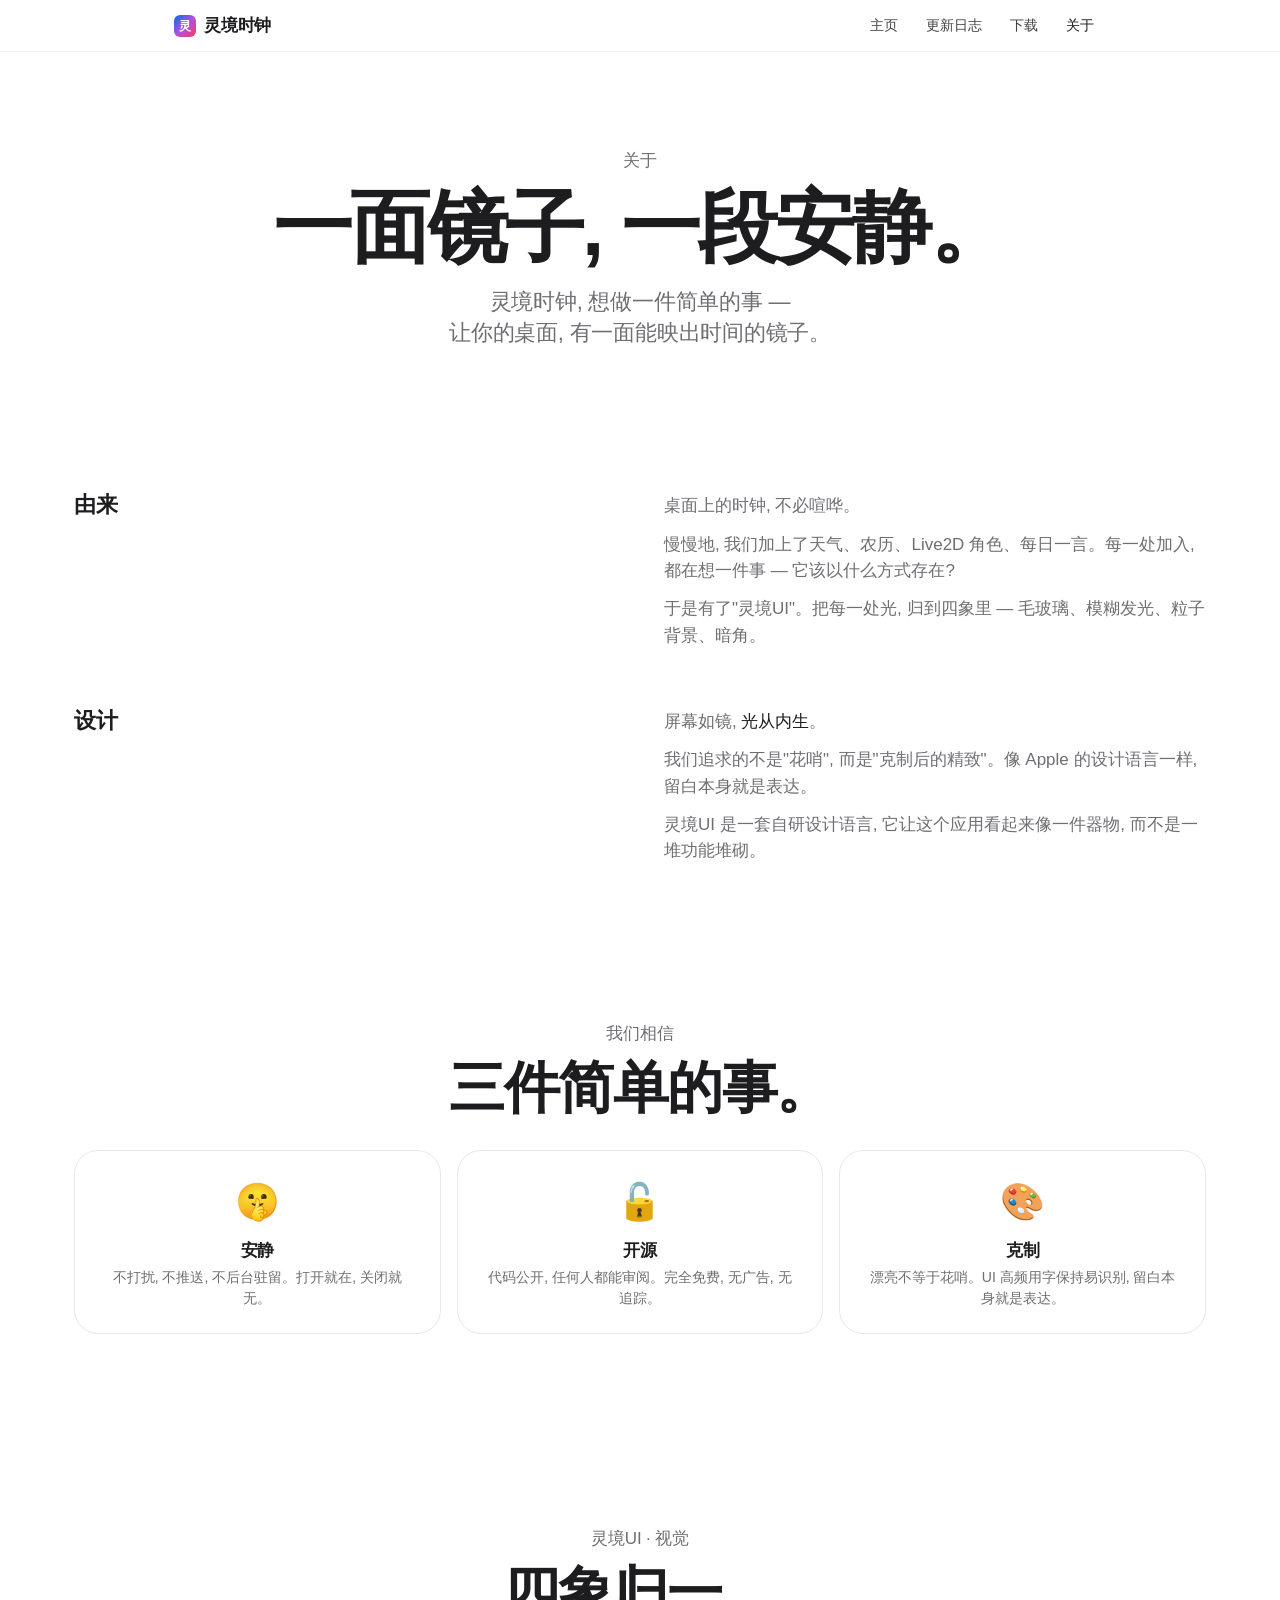
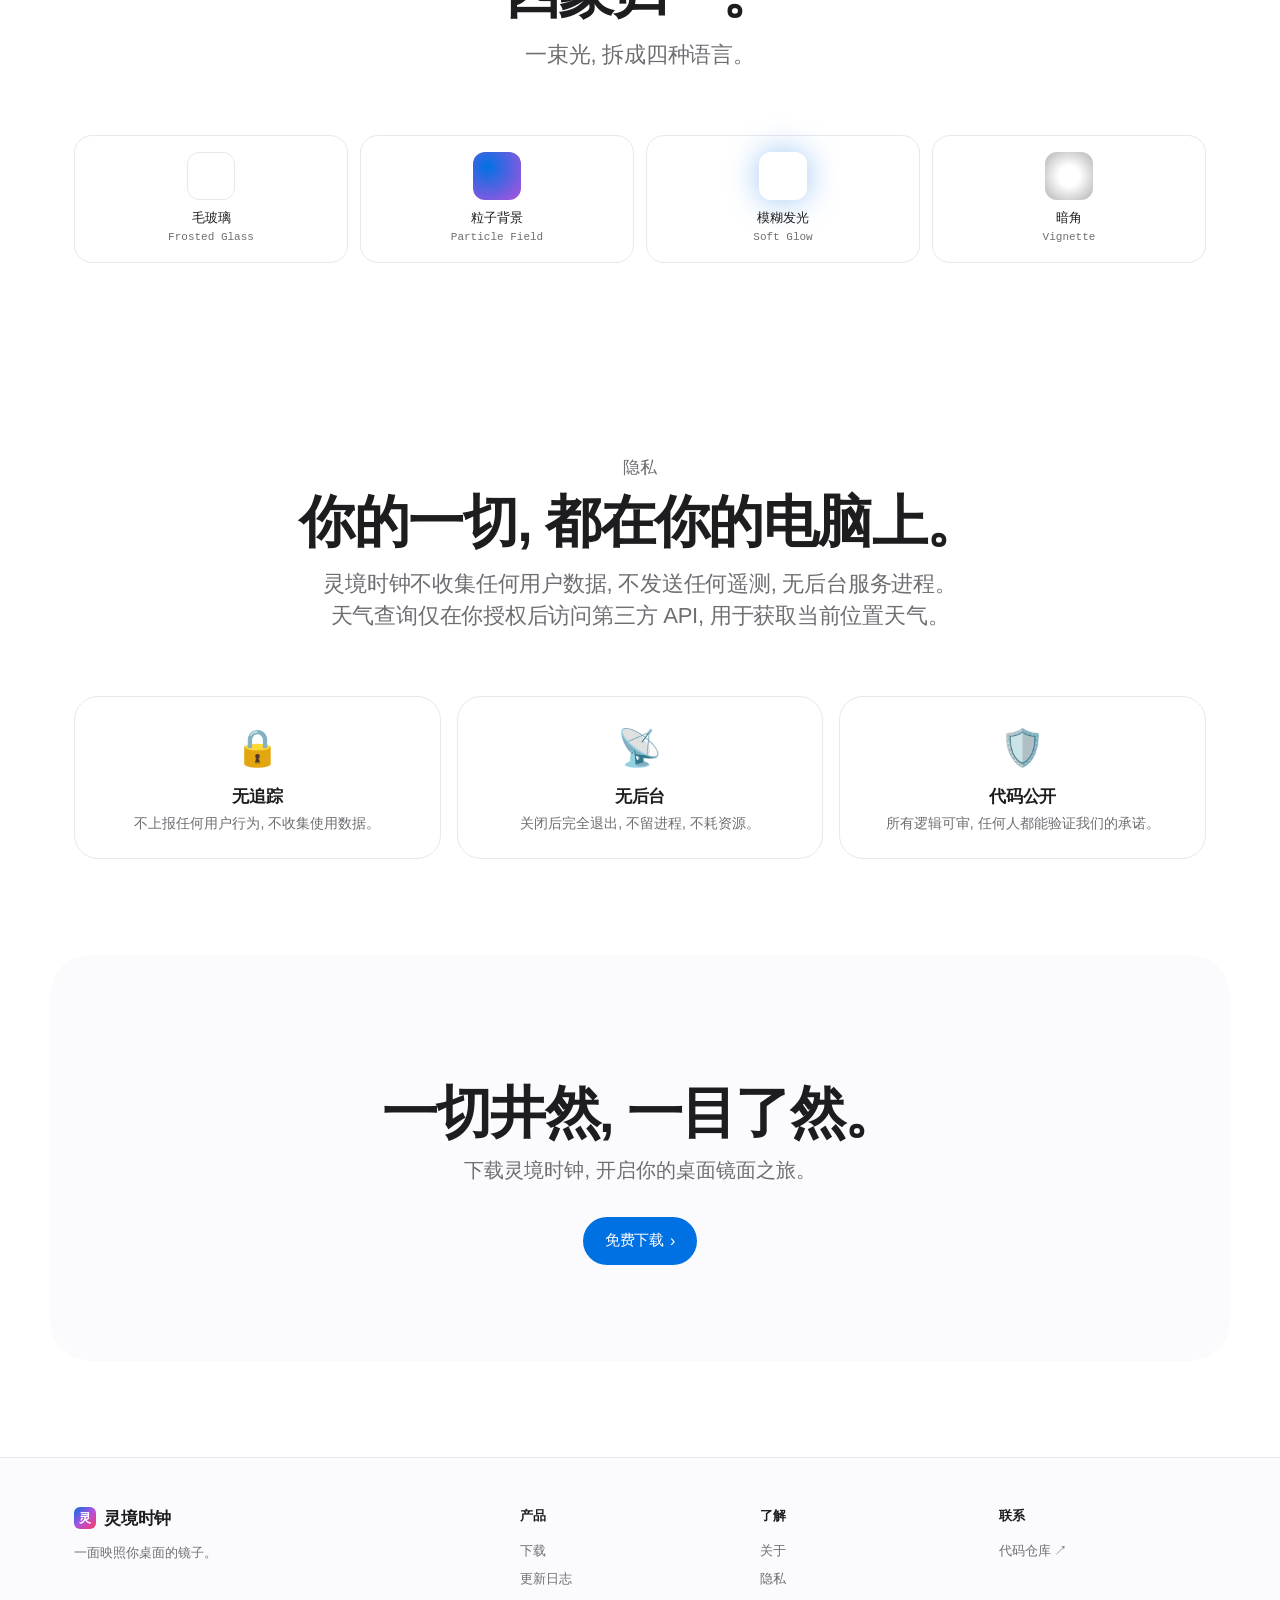
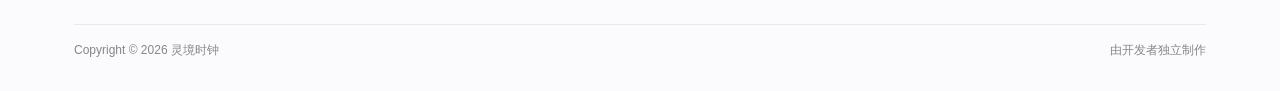
==== commit aa0572f8: "官网主页改用真实录屏 GIF, 移除假渲染 - index.html 主页 Hero 块改用 assets/img/lingjing-demo.gif (4秒 15fps 1280x800) - ap" ====
--- a/about.html
+++ b/about.html
@@ -22,7 +22,6 @@
       </a>
       <div class="nav-links">
         <a href="index.html" class="nav-link" data-page="index.html">主页</a>
-        <a href="preview.html" class="nav-link" data-page="preview.html">预览</a>
         <a href="changelog.html" class="nav-link" data-page="changelog.html">更新日志</a>
         <a href="download.html" class="nav-link" data-page="download.html">下载</a>
         <a href="about.html" class="nav-link" data-page="about.html">关于</a>
@@ -181,7 +180,6 @@
         <div>
           <div class="footer-col-title">产品</div>
           <a class="footer-link" href="download.html">下载</a>
-          <a class="footer-link" href="preview.html">预览</a>
           <a class="footer-link" href="changelog.html">更新日志</a>
         </div>
         <div>
--- a/assets/css/apple.css
+++ b/assets/css/apple.css
@@ -340,7 +340,7 @@
   .feature { min-height: 220px; padding: var(--s-5); }
 }
 
-/* === Hero 主视觉 — "假桌面" === */
+/* === Hero 主视觉 — 真实录屏 GIF === */
 .hero-mock {
   position: relative;
   max-width: 1080px;
@@ -348,7 +348,7 @@
   padding: 0 var(--s-5);
 }
 
-.mock-frame {
+.hero-gif-frame {
   position: relative;
   background: white;
   border-radius: var(--r-2xl);
@@ -357,122 +357,24 @@
     0 12px 32px rgba(0, 0, 0, 0.10),
     0 32px 80px rgba(0, 0, 0, 0.08);
   overflow: hidden;
-  aspect-ratio: 16 / 10;
   border: 1px solid var(--ink-100);
-}
-
-.mock-toolbar {
-  position: absolute;
-  top: 14px;
-  left: 14px;
-  display: flex;
-  gap: 8px;
-  z-index: 2;
-}
-
-.mock-dot {
-  width: 12px;
-  height: 12px;
-  border-radius: 50%;
+  transition: transform 0.6s var(--ease-out), box-shadow 0.6s var(--ease-out);
+}
+
+.hero-gif-frame:hover {
+  transform: translateY(-4px);
+  box-shadow:
+    0 2px 4px rgba(0, 0, 0, 0.05),
+    0 16px 40px rgba(0, 0, 0, 0.14),
+    0 40px 96px rgba(0, 0, 0, 0.10);
+}
+
+.hero-gif-frame img {
   display: block;
-}
-
-.mock-dot-red { background: #ff5f57; }
-.mock-dot-amber { background: #febc2e; }
-.mock-dot-green { background: #28c840; }
-
-.mock-content {
-  position: absolute;
-  inset: 0;
-  display: flex;
-  align-items: center;
-  justify-content: center;
-  background: linear-gradient(180deg, #ffffff 0%, #fafafc 100%);
-}
-
-/* === 假桌面组件 — JS 渲染 === */
-.mock-clock {
-  text-align: center;
-  font-family: var(--font-mono);
-  font-weight: 300;
-  font-size: clamp(60px, 12vw, 140px);
-  letter-spacing: -0.04em;
-  line-height: 1;
-  color: var(--ink-900);
-  font-variant-numeric: tabular-nums;
-}
-
-.mock-date {
-  margin-top: var(--s-4);
-  font-size: clamp(15px, 1.6vw, 18px);
-  color: var(--ink-500);
-  font-weight: 400;
-  letter-spacing: -0.005em;
-}
-
-.mock-lunar {
-  margin-top: 6px;
-  font-size: clamp(13px, 1.4vw, 16px);
-  color: var(--ink-300);
-  font-weight: 400;
-}
-
-.mock-corner {
-  position: absolute;
-  display: flex;
-  align-items: center;
-  gap: 10px;
-  padding: 10px 14px;
-  background: rgba(255, 255, 255, 0.7);
-  backdrop-filter: blur(20px);
-  -webkit-backdrop-filter: blur(20px);
-  border-radius: var(--r-md);
-  border: 1px solid rgba(0, 0, 0, 0.05);
-  box-shadow: var(--shadow-sm);
-  font-size: 14px;
-  color: var(--ink-700);
-}
-
-.mock-corner-tl {
-  top: 50px;
-  left: 24px;
-}
-
-.mock-corner-br {
-  bottom: 24px;
-  right: 24px;
-}
-
-.mock-weather-icon {
-  font-size: 24px;
-}
-
-.mock-temp {
-  font-size: 22px;
-  font-weight: 500;
-  color: var(--ink-900);
-  font-variant-numeric: tabular-nums;
-}
-
-.mock-city {
-  font-size: 12px;
-  color: var(--ink-300);
-  margin-top: 2px;
-}
-
-.mock-character {
-  width: 56px;
-  height: 56px;
-  border-radius: 50%;
-  background: linear-gradient(135deg, #0071e3 0%, #af52de 50%, #ff375f 100%);
-  display: flex;
-  align-items: center;
-  justify-content: center;
-  color: white;
-  font-size: 22px;
-  font-weight: 600;
-  box-shadow: 0 4px 16px rgba(0, 113, 227, 0.3);
-}
+  width: 100%;
+  height: auto;
+}
+
 
 /* === CTA — Apple 大块 === */
 .cta {
--- a/assets/css/pages.css
+++ b/assets/css/pages.css
@@ -1,201 +1,6 @@
 /* ============================================
    页面特定样式
    ============================================ */
-
-/* === 预览页 — 大画布 === */
-.preview-section {
-  padding: var(--s-7) 0;
-}
-
-.preview-grid {
-  display: grid;
-  grid-template-columns: 1fr 1fr;
-  gap: var(--s-4);
-  margin-top: var(--s-6);
-}
-
-.preview-card {
-  position: relative;
-  border-radius: var(--r-xl);
-  overflow: hidden;
-  background: var(--bg);
-  aspect-ratio: 16 / 11;
-  display: flex;
-  align-items: center;
-  justify-content: center;
-  box-shadow: var(--shadow-sm);
-  transition: transform 0.4s var(--ease-out), box-shadow 0.4s var(--ease-out);
-}
-
-.preview-card:hover {
-  transform: translateY(-4px);
-  box-shadow: var(--shadow-lg);
-}
-
-.preview-card-wide {
-  grid-column: span 2;
-  aspect-ratio: 16 / 8;
-}
-
-@media (max-width: 768px) {
-  .preview-grid { grid-template-columns: 1fr; }
-  .preview-card-wide { grid-column: auto; aspect-ratio: 16 / 10; }
-}
-
-.preview-card-bg {
-  position: absolute;
-  inset: 0;
-  z-index: 0;
-}
-
-.preview-card-content {
-  position: relative;
-  z-index: 1;
-  text-align: center;
-  padding: var(--s-5);
-}
-
-.preview-card-label {
-  display: inline-block;
-  font-size: 12px;
-  font-weight: 500;
-  color: var(--ink-500);
-  text-transform: uppercase;
-  letter-spacing: 0.1em;
-  margin-bottom: var(--s-3);
-}
-
-.preview-card-title {
-  font-size: 32px;
-  font-weight: 600;
-  color: var(--ink-900);
-  margin-bottom: var(--s-2);
-  letter-spacing: -0.025em;
-}
-
-.preview-card-desc {
-  font-size: 16px;
-  color: var(--ink-500);
-  max-width: 320px;
-  margin: 0 auto;
-}
-
-/* === 假截图 — preview 专用 === */
-.preview-clock {
-  font-family: var(--font-mono);
-  font-weight: 200;
-  font-size: clamp(60px, 8vw, 120px);
-  letter-spacing: -0.04em;
-  line-height: 1;
-  color: var(--ink-900);
-  font-variant-numeric: tabular-nums;
-}
-
-.preview-weather-card {
-  display: inline-flex;
-  flex-direction: column;
-  align-items: center;
-  gap: 4px;
-  padding: var(--s-4) var(--s-5);
-  background: rgba(255, 255, 255, 0.7);
-  backdrop-filter: blur(20px);
-  border-radius: var(--r-md);
-  border: 1px solid rgba(0, 0, 0, 0.05);
-  box-shadow: var(--shadow-md);
-}
-
-.preview-weather-temp {
-  font-size: 48px;
-  font-weight: 200;
-  color: var(--ink-900);
-  font-variant-numeric: tabular-nums;
-  letter-spacing: -0.02em;
-}
-
-.preview-weather-meta {
-  font-size: 13px;
-  color: var(--ink-500);
-}
-
-.preview-lunar {
-  text-align: center;
-  color: var(--ink-500);
-  font-size: 15px;
-}
-
-.preview-lunar-title {
-  font-size: 22px;
-  color: var(--ink-900);
-  font-weight: 500;
-  margin-bottom: 4px;
-}
-
-.preview-character {
-  width: 100px;
-  height: 100px;
-  border-radius: 50%;
-  background: linear-gradient(135deg, #0071e3 0%, #af52de 50%, #ff375f 100%);
-  display: flex;
-  align-items: center;
-  justify-content: center;
-  color: white;
-  font-size: 36px;
-  font-weight: 600;
-  box-shadow: 0 8px 32px rgba(0, 113, 227, 0.3);
-  margin: 0 auto var(--s-3);
-}
-
-.preview-character-name {
-  font-size: 18px;
-  color: var(--ink-900);
-  font-weight: 500;
-}
-
-.preview-quote {
-  font-size: 22px;
-  font-weight: 400;
-  color: var(--ink-900);
-  text-align: center;
-  max-width: 480px;
-  line-height: 1.4;
-  letter-spacing: -0.01em;
-}
-
-.preview-quote-mark {
-  display: block;
-  font-size: 60px;
-  color: var(--blue);
-  line-height: 0.5;
-  margin-bottom: var(--s-4);
-  font-family: Georgia, serif;
-}
-
-.preview-locations {
-  display: flex;
-  gap: var(--s-3);
-  flex-wrap: wrap;
-  justify-content: center;
-  margin-top: var(--s-4);
-}
-
-.preview-loc-chip {
-  display: inline-flex;
-  align-items: center;
-  gap: 6px;
-  padding: 8px 14px;
-  background: white;
-  border-radius: var(--r-pill);
-  font-size: 13px;
-  color: var(--ink-700);
-  box-shadow: var(--shadow-sm);
-}
-
-.preview-loc-dot {
-  width: 6px;
-  height: 6px;
-  border-radius: 50%;
-  background: var(--green);
-}
 
 /* === 下载页 — Apple 软件页 === */
 .download-section {
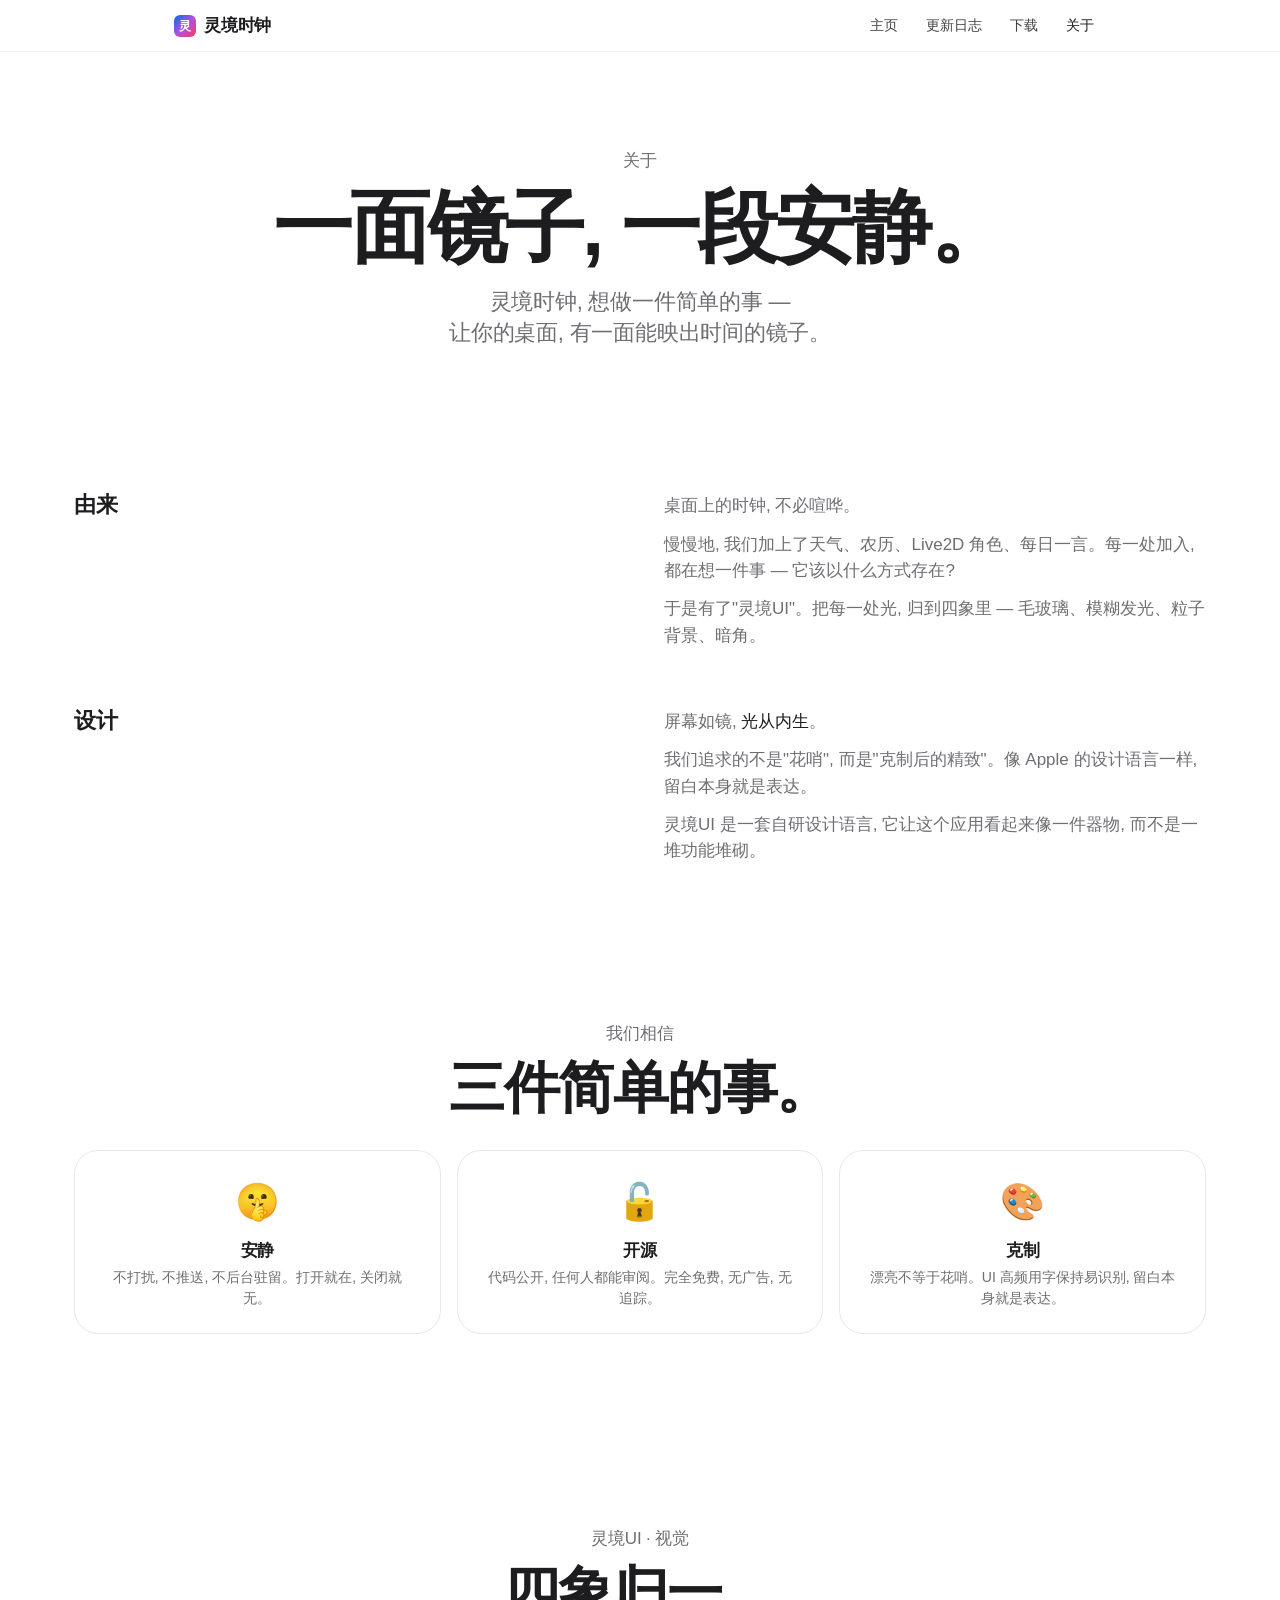
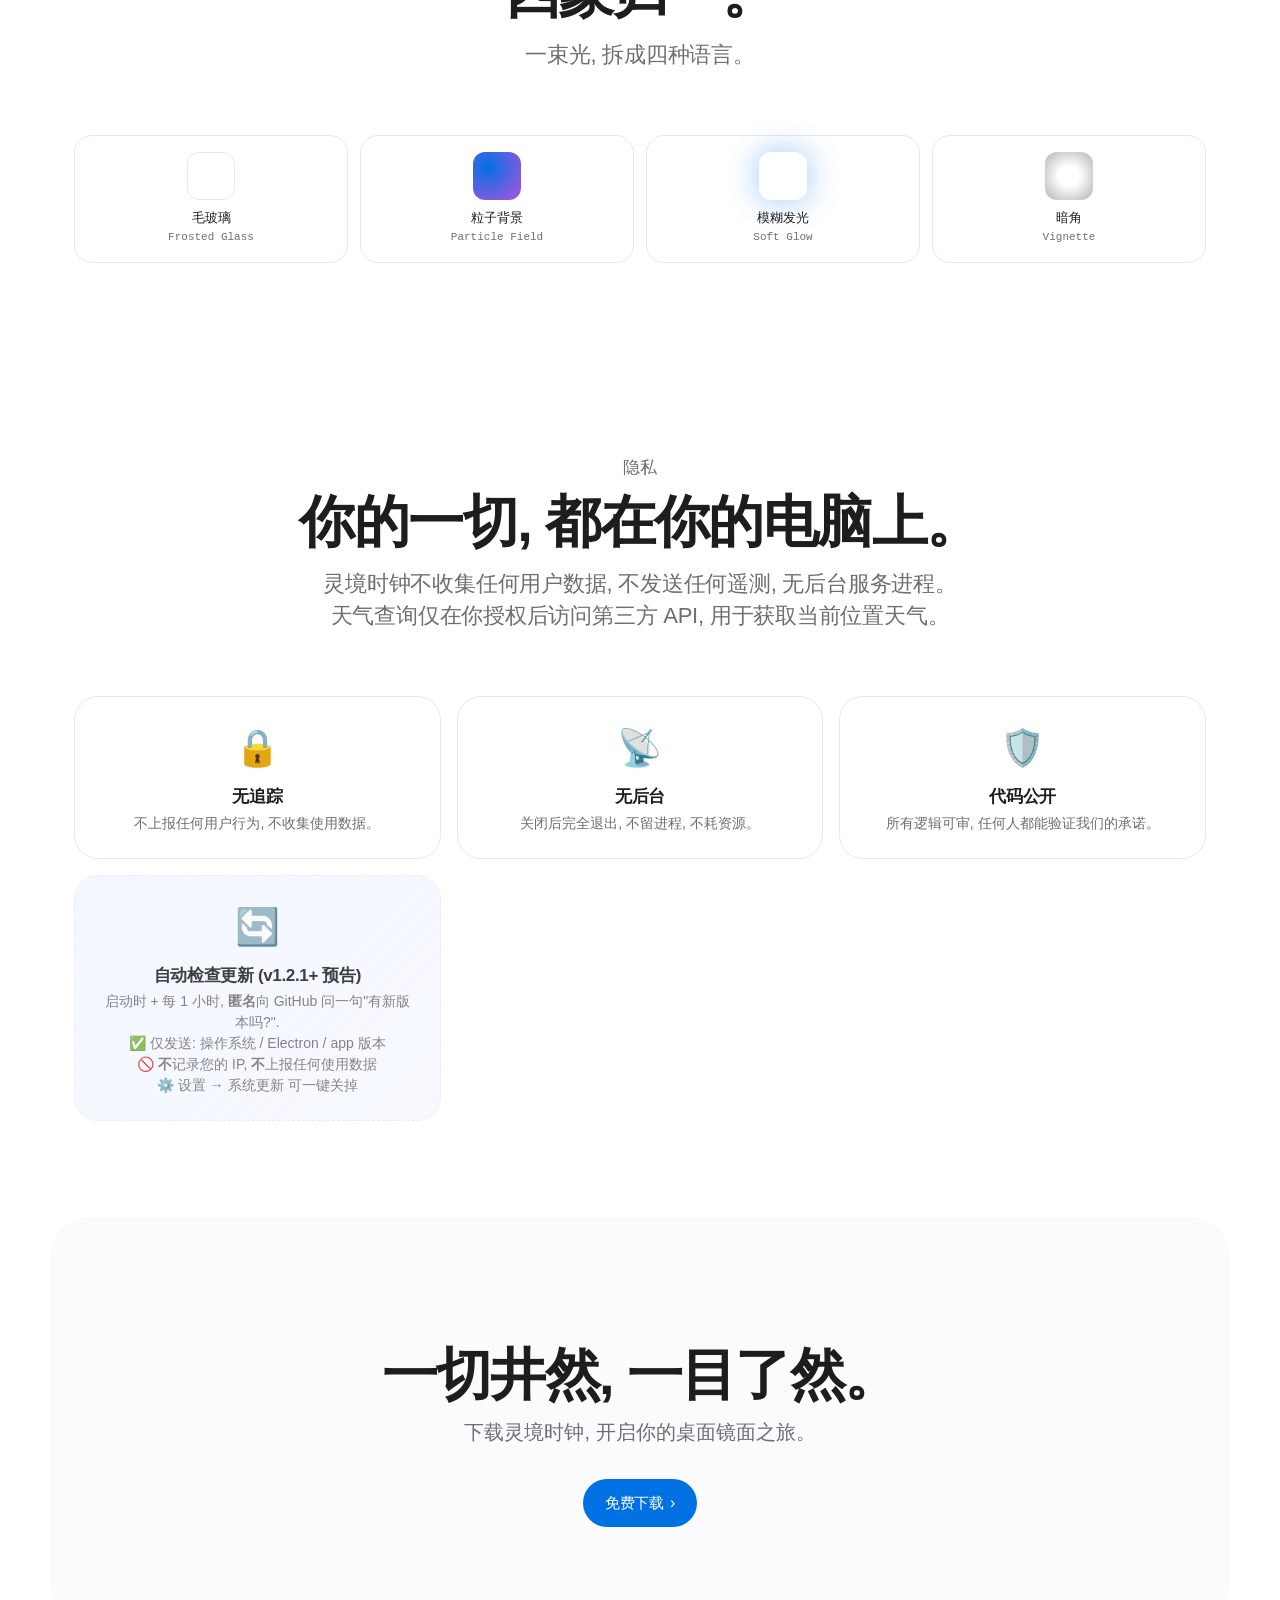
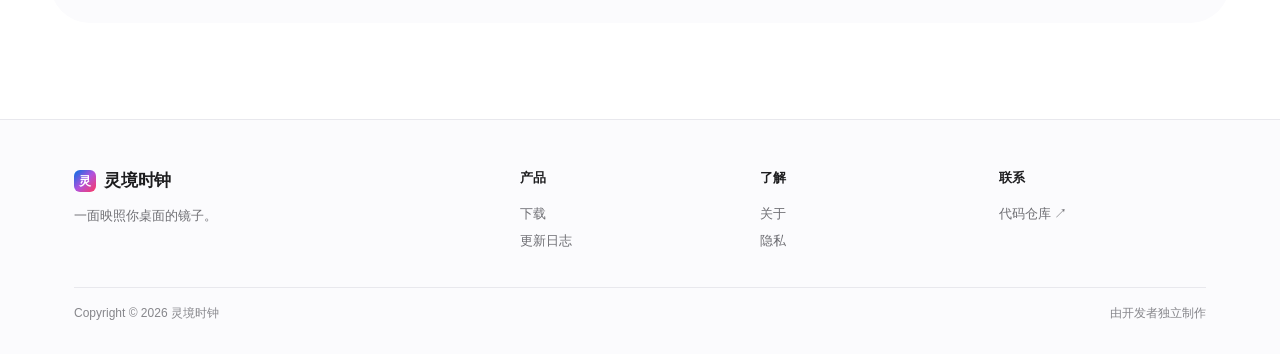
==== commit 2057ab02: "docs(site): v1.2.1 预告 — 自动更新 + 隐私段落 (官网先发, 主仓下轮)" ====
--- a/about.html
+++ b/about.html
@@ -151,6 +151,16 @@
           <h3 class="value-name">代码公开</h3>
           <p class="value-desc">所有逻辑可审, 任何人都能验证我们的承诺。</p>
         </div>
+        <div class="value-card reveal" style="opacity: 0.85; border-style: dashed; background: linear-gradient(135deg, rgba(219, 234, 254, 0.4), rgba(224, 231, 255, 0.3));">
+          <span class="value-icon">🔄</span>
+          <h3 class="value-name">自动检查更新 (v1.2.1+ 预告)</h3>
+          <p class="value-desc">
+            启动时 + 每 1 小时, <strong>匿名</strong>向 GitHub 问一句"有新版本吗?".
+            <br/>✅ 仅发送: 操作系统 / Electron / app 版本
+            <br/>🚫 <strong>不</strong>记录您的 IP, <strong>不</strong>上报任何使用数据
+            <br/>⚙️ 设置 → 系统更新 可一键关掉
+          </p>
+        </div>
       </div>
     </div>
   </section>
--- a/assets/css/base.css
+++ b/assets/css/base.css
@@ -12,6 +12,7 @@
   --bg-tint-pink: #fff0f3;
   --bg-tint-amber: #fff8eb;
   --bg-tint-violet: #f5f0ff;
+  --bg-tint-mint: #ecfdf5;
 
   --ink-900: #1d1d1f;
   --ink-700: #424245;
--- a/assets/css/apple.css
+++ b/assets/css/apple.css
@@ -311,6 +311,7 @@
 .feature-tinted-pink { background: var(--bg-tint-pink); }
 .feature-tinted-amber { background: var(--bg-tint-amber); }
 .feature-tinted-violet { background: var(--bg-tint-violet); }
+.feature-tinted-mint { background: var(--bg-tint-mint); }
 
 .feature-icon {
   font-size: 40px;
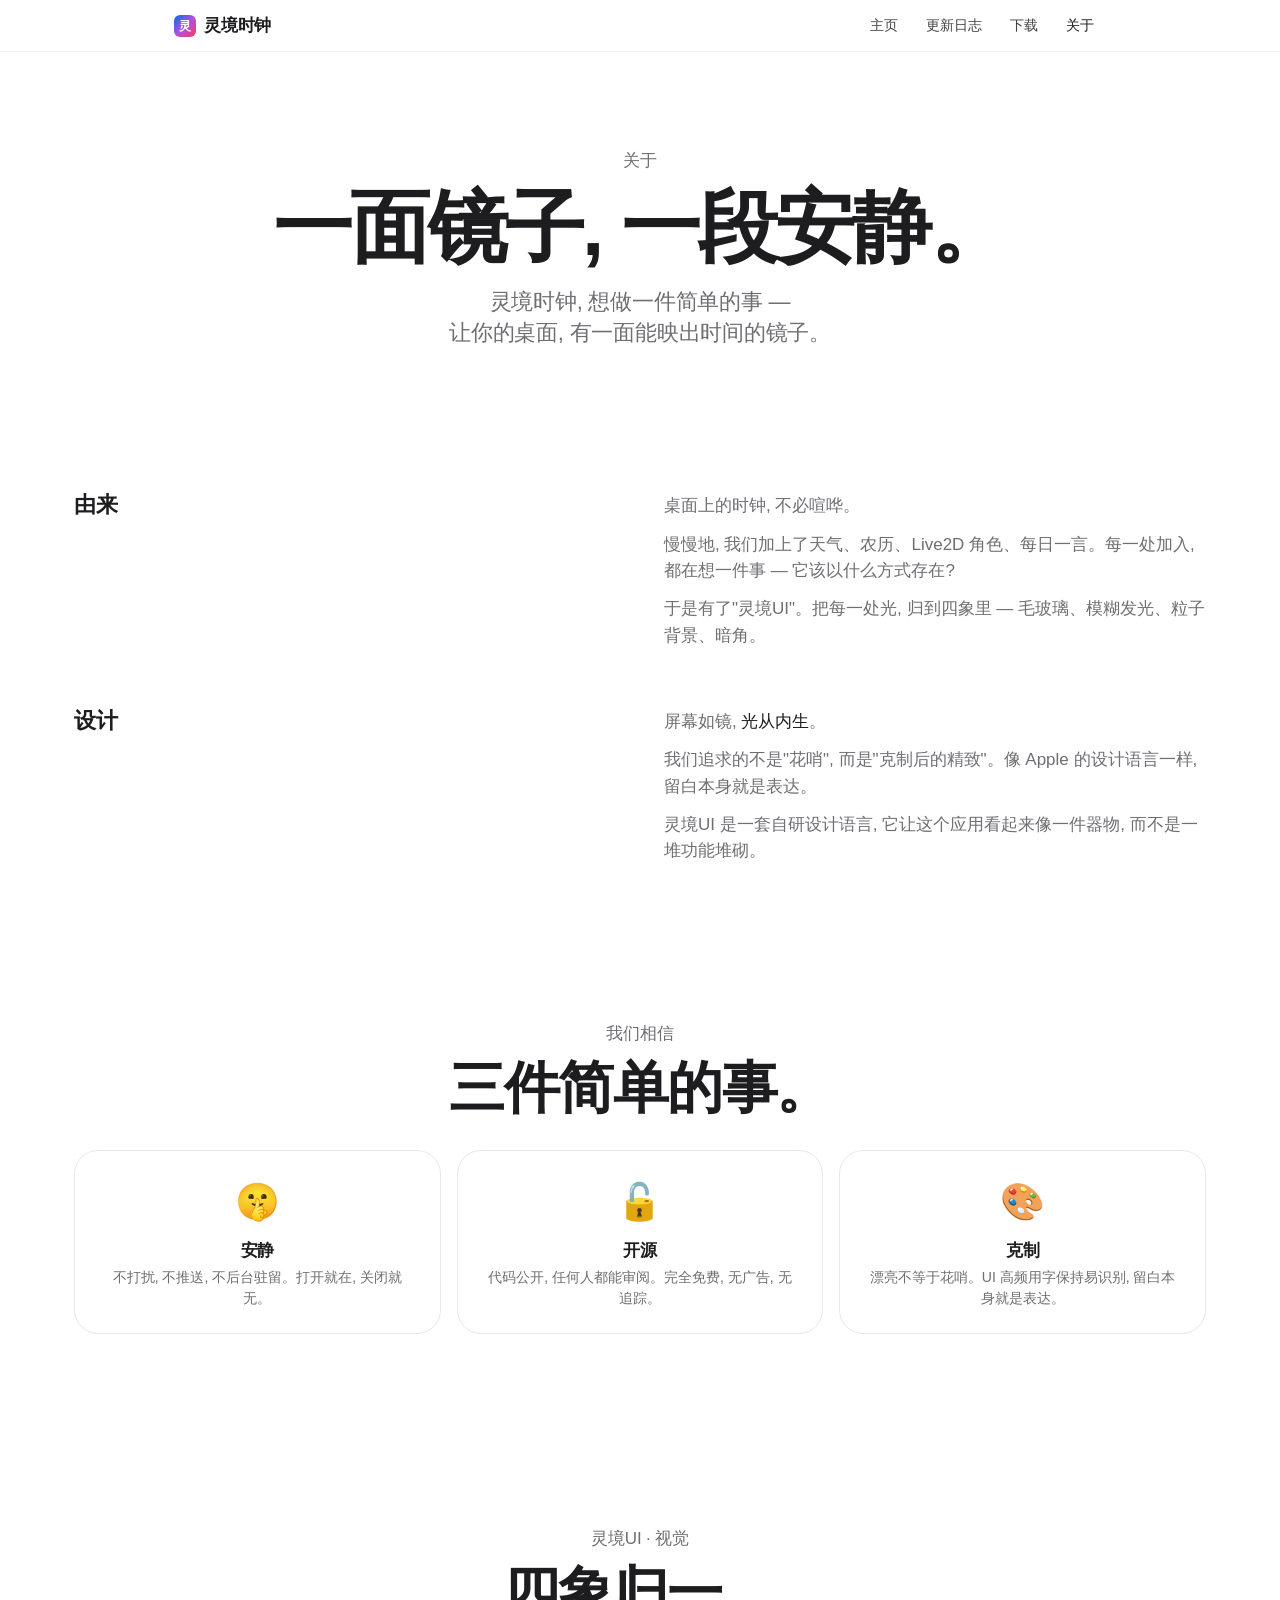
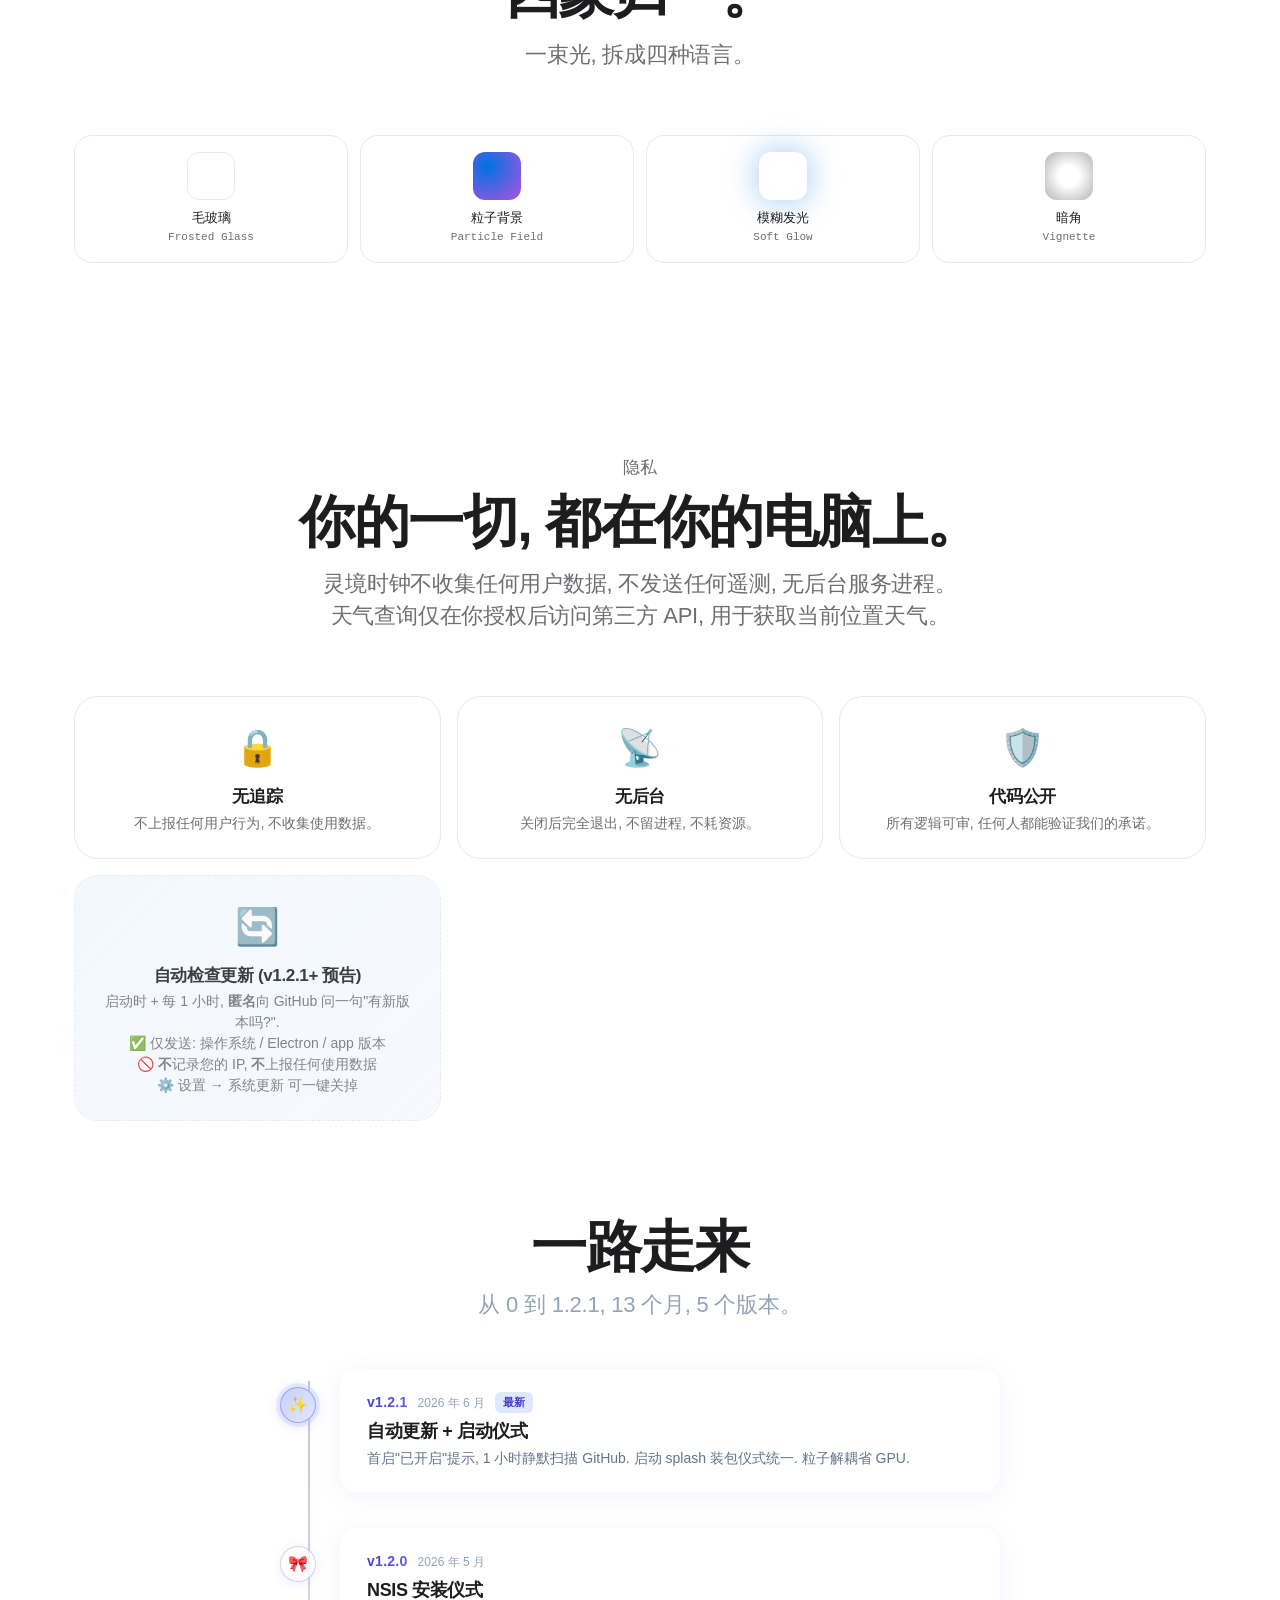
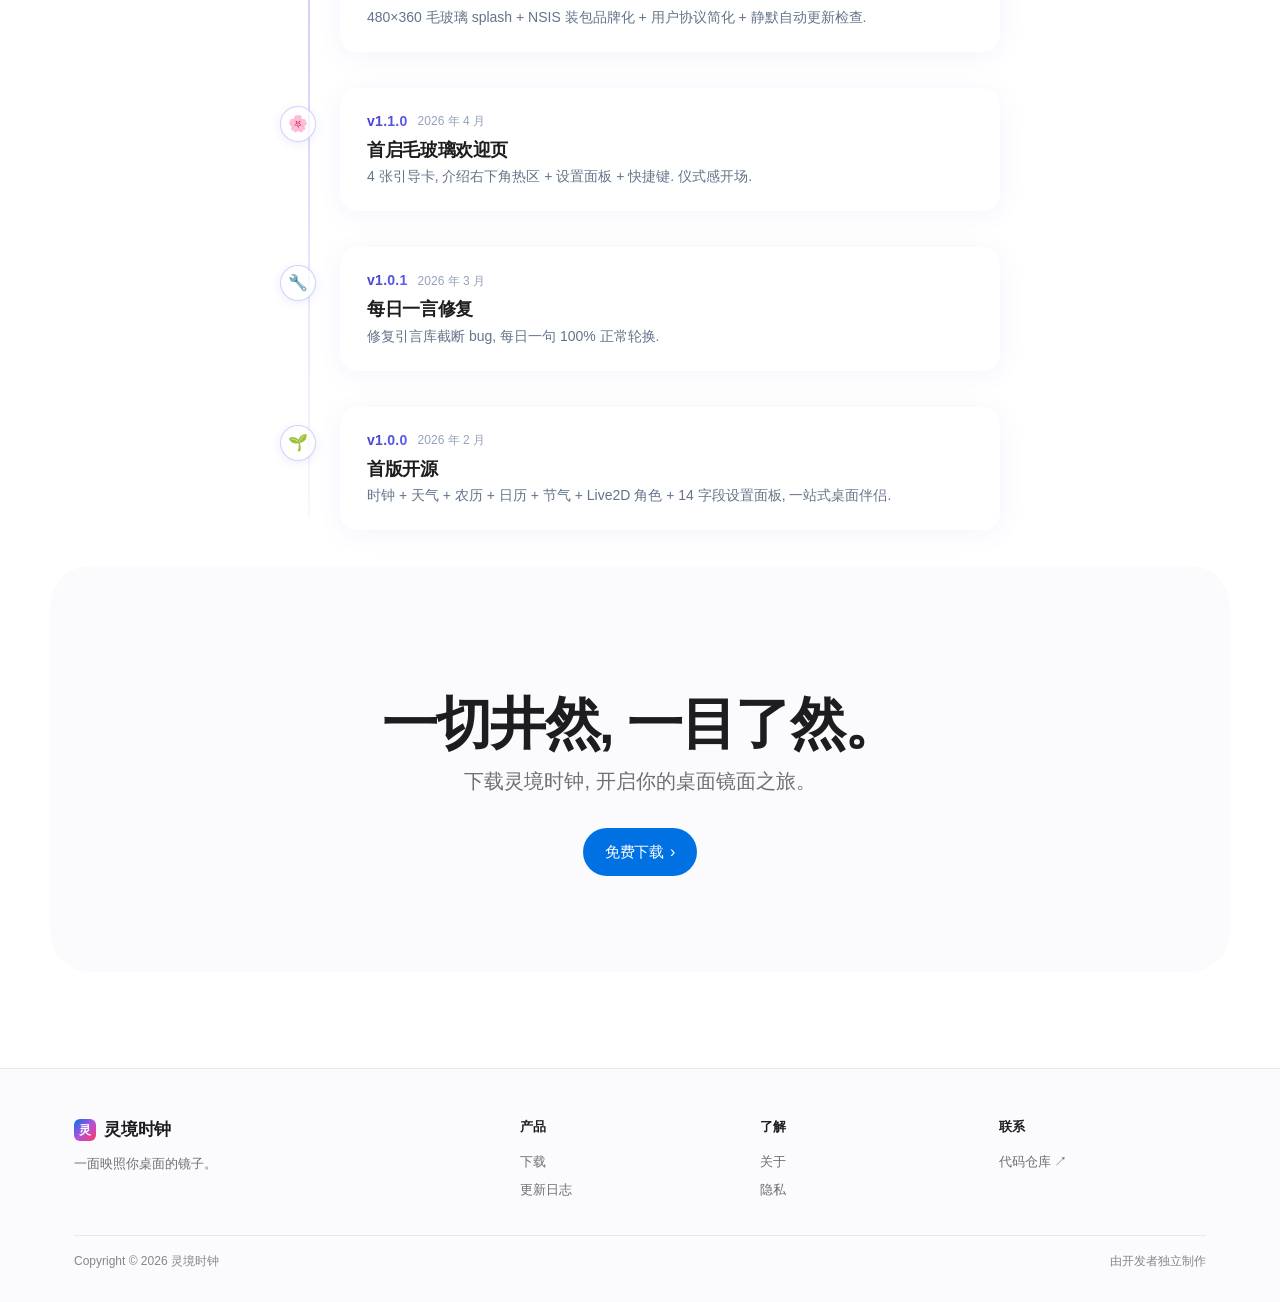
==== commit ff346a86: "docs(site): v1.2.1 转正 — 自动更新主卡 + 时间轴 5 版本" ====
--- a/about.html
+++ b/about.html
@@ -165,6 +165,72 @@
     </div>
   </section>
 
+  <!-- 时间轴 (v1.2.1+) -->
+  <section class="timeline-section reveal" id="timeline">
+    <div class="container">
+      <h2 class="section-title" style="text-align: center; margin-bottom: 12px;">一路走来</h2>
+      <p class="section-subtitle" style="text-align: center; color: #94a3b8; margin-bottom: 48px;">从 0 到 1.2.1, 13 个月, 5 个版本。</p>
+      <div class="timeline">
+        <div class="timeline-item reveal">
+          <div class="timeline-dot timeline-dot-latest" aria-hidden="true">✨</div>
+          <div class="timeline-card">
+            <div class="timeline-meta">
+              <span class="timeline-version">v1.2.1</span>
+              <span class="timeline-date">2026 年 6 月</span>
+              <span class="timeline-tag" style="background: linear-gradient(135deg, #dbeafe, #e0e7ff); color: #4338ca;">最新</span>
+            </div>
+            <h3 class="timeline-title">自动更新 + 启动仪式</h3>
+            <p class="timeline-desc">首启"已开启"提示, 1 小时静默扫描 GitHub. 启动 splash 装包仪式统一. 粒子解耦省 GPU.</p>
+          </div>
+        </div>
+        <div class="timeline-item reveal">
+          <div class="timeline-dot" aria-hidden="true">🎀</div>
+          <div class="timeline-card">
+            <div class="timeline-meta">
+              <span class="timeline-version">v1.2.0</span>
+              <span class="timeline-date">2026 年 5 月</span>
+            </div>
+            <h3 class="timeline-title">NSIS 安装仪式</h3>
+            <p class="timeline-desc">480×360 毛玻璃 splash + NSIS 装包品牌化 + 用户协议简化 + 静默自动更新检查.</p>
+          </div>
+        </div>
+        <div class="timeline-item reveal">
+          <div class="timeline-dot" aria-hidden="true">🌸</div>
+          <div class="timeline-card">
+            <div class="timeline-meta">
+              <span class="timeline-version">v1.1.0</span>
+              <span class="timeline-date">2026 年 4 月</span>
+            </div>
+            <h3 class="timeline-title">首启毛玻璃欢迎页</h3>
+            <p class="timeline-desc">4 张引导卡, 介绍右下角热区 + 设置面板 + 快捷键. 仪式感开场.</p>
+          </div>
+        </div>
+        <div class="timeline-item reveal">
+          <div class="timeline-dot" aria-hidden="true">🔧</div>
+          <div class="timeline-card">
+            <div class="timeline-meta">
+              <span class="timeline-version">v1.0.1</span>
+              <span class="timeline-date">2026 年 3 月</span>
+            </div>
+            <h3 class="timeline-title">每日一言修复</h3>
+            <p class="timeline-desc">修复引言库截断 bug, 每日一句 100% 正常轮换.</p>
+          </div>
+        </div>
+        <div class="timeline-item reveal">
+          <div class="timeline-dot" aria-hidden="true">🌱</div>
+          <div class="timeline-card">
+            <div class="timeline-meta">
+              <span class="timeline-version">v1.0.0</span>
+              <span class="timeline-date">2026 年 2 月</span>
+            </div>
+            <h3 class="timeline-title">首版开源</h3>
+            <p class="timeline-desc">时钟 + 天气 + 农历 + 日历 + 节气 + Live2D 角色 + 14 字段设置面板, 一站式桌面伴侣.</p>
+          </div>
+        </div>
+      </div>
+    </div>
+  </section>
+
   <!-- CTA -->
   <div class="cta reveal">
     <h2 class="cta-title">一切井然, 一目了然。</h2>
--- a/assets/css/pages.css
+++ b/assets/css/pages.css
@@ -345,3 +345,121 @@
   color: var(--ink-300);
   font-size: 18px;
 }
+
+/* === 时间轴 (v1.2.1+ about.html) === */
+.timeline {
+  max-width: 720px;
+  margin: 0 auto;
+  position: relative;
+  padding-left: 60px;  /* 圆点占位 */
+}
+.timeline::before {
+  content: '';
+  position: absolute;
+  left: 28px;
+  top: 12px;
+  bottom: 12px;
+  width: 1.5px;
+  background: linear-gradient(to bottom, rgba(99, 102, 241, 0.4), rgba(99, 102, 241, 0.05));
+}
+.timeline-item {
+  position: relative;
+  margin-bottom: 36px;
+  opacity: 0;
+  transform: translateY(20px);
+  transition: opacity 0.6s ease, transform 0.6s ease;
+}
+.timeline-item.reveal.visible {
+  opacity: 1;
+  transform: translateY(0);
+}
+.timeline-dot {
+  position: absolute;
+  left: -60px;
+  top: 18px;
+  width: 36px;
+  height: 36px;
+  display: grid;
+  place-items: center;
+  background: rgba(255, 255, 255, 0.7);
+  border: 1.5px solid rgba(99, 102, 241, 0.3);
+  border-radius: 50%;
+  font-size: 16px;
+  z-index: 1;
+  box-shadow: 0 2px 8px rgba(99, 102, 241, 0.12);
+}
+.timeline-dot-latest {
+  background: linear-gradient(135deg, #c7d2fe, #e0e7ff);
+  border-color: rgba(99, 102, 241, 0.5);
+  box-shadow:
+    0 0 0 4px rgba(199, 210, 254, 0.4),
+    0 2px 12px rgba(99, 102, 241, 0.25);
+  animation: timelineDotPulse 2.4s ease-in-out infinite;
+}
+@keyframes timelineDotPulse {
+  0%, 100% { box-shadow: 0 0 0 4px rgba(199, 210, 254, 0.4), 0 2px 12px rgba(99, 102, 241, 0.25); }
+  50%      { box-shadow: 0 0 0 8px rgba(199, 210, 254, 0.2), 0 2px 16px rgba(99, 102, 241, 0.35); }
+}
+.timeline-card {
+  background: rgba(255, 255, 255, 0.65);
+  backdrop-filter: blur(20px) saturate(1.4);
+  -webkit-backdrop-filter: blur(20px) saturate(1.4);
+  border: 1px solid rgba(255, 255, 255, 0.6);
+  border-radius: 18px;
+  padding: 22px 26px;
+  box-shadow: 0 4px 24px rgba(99, 102, 241, 0.08);
+}
+.timeline-meta {
+  display: flex;
+  flex-wrap: wrap;
+  align-items: center;
+  gap: 10px;
+  margin-bottom: 8px;
+  font-size: 13px;
+}
+.timeline-version {
+  font-weight: 700;
+  font-size: 14px;
+  background: linear-gradient(135deg, #4338ca, #6366f1);
+  -webkit-background-clip: text;
+  background-clip: text;
+  -webkit-text-fill-color: transparent;
+  color: transparent;
+  letter-spacing: 0.02em;
+}
+.timeline-date {
+  color: #94a3b8;
+  font-size: 12px;
+}
+.timeline-tag {
+  display: inline-block;
+  padding: 2px 8px;
+  border-radius: 6px;
+  font-size: 11px;
+  font-weight: 600;
+}
+.timeline-title {
+  font-size: 18px;
+  font-weight: 700;
+  color: var(--ink-900);
+  margin: 0 0 6px;
+}
+.timeline-desc {
+  color: #64748b;
+  font-size: 14px;
+  line-height: 1.55;
+  margin: 0;
+}
+/* 窄屏: 时间轴变单列 + 圆点变小 */
+@media (max-width: 640px) {
+  .timeline { padding-left: 44px; }
+  .timeline::before { left: 20px; }
+  .timeline-dot { left: -44px; width: 28px; height: 28px; font-size: 13px; }
+  .timeline-card { padding: 16px 20px; }
+  .timeline-title { font-size: 16px; }
+}
+/* prefers-reduced-motion: 圆点不脉冲, 卡片立即显示 */
+@media (prefers-reduced-motion: reduce) {
+  .timeline-dot-latest { animation: none; }
+  .timeline-item { opacity: 1; transform: none; transition: none; }
+}
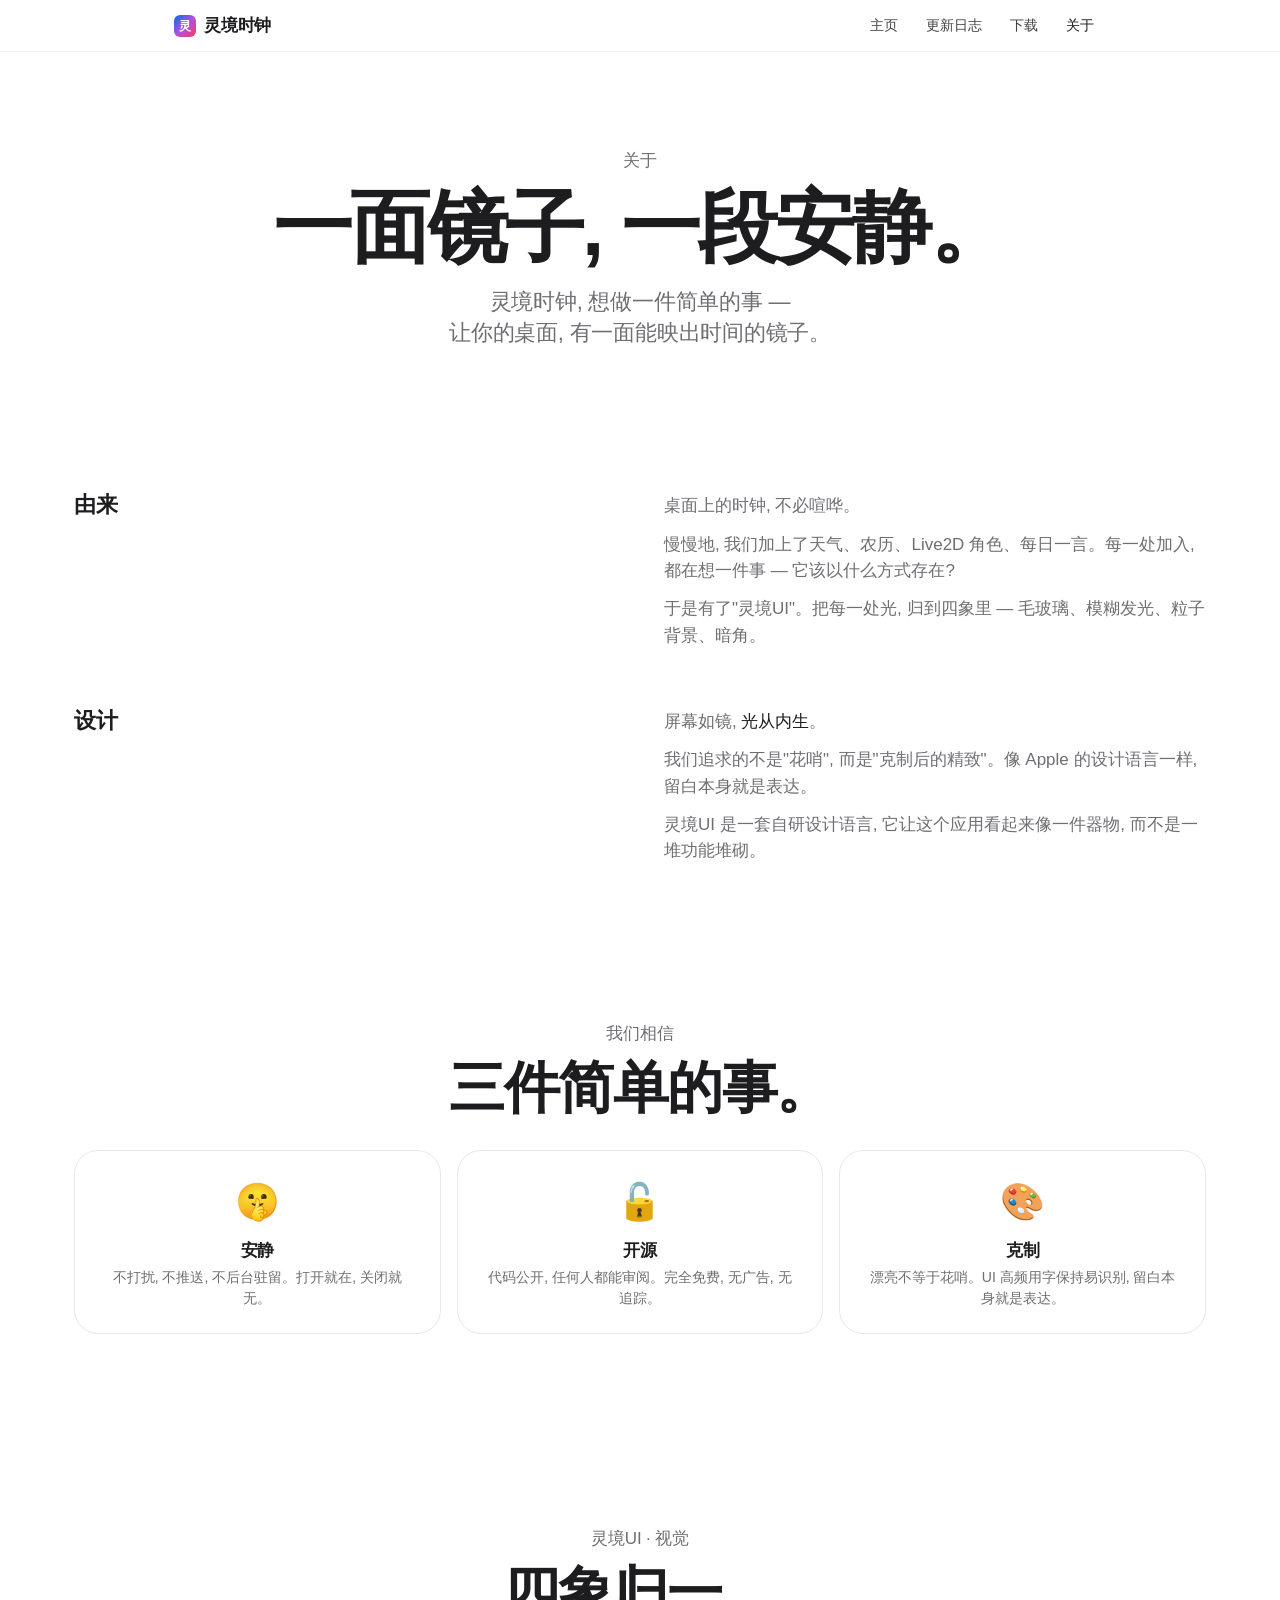
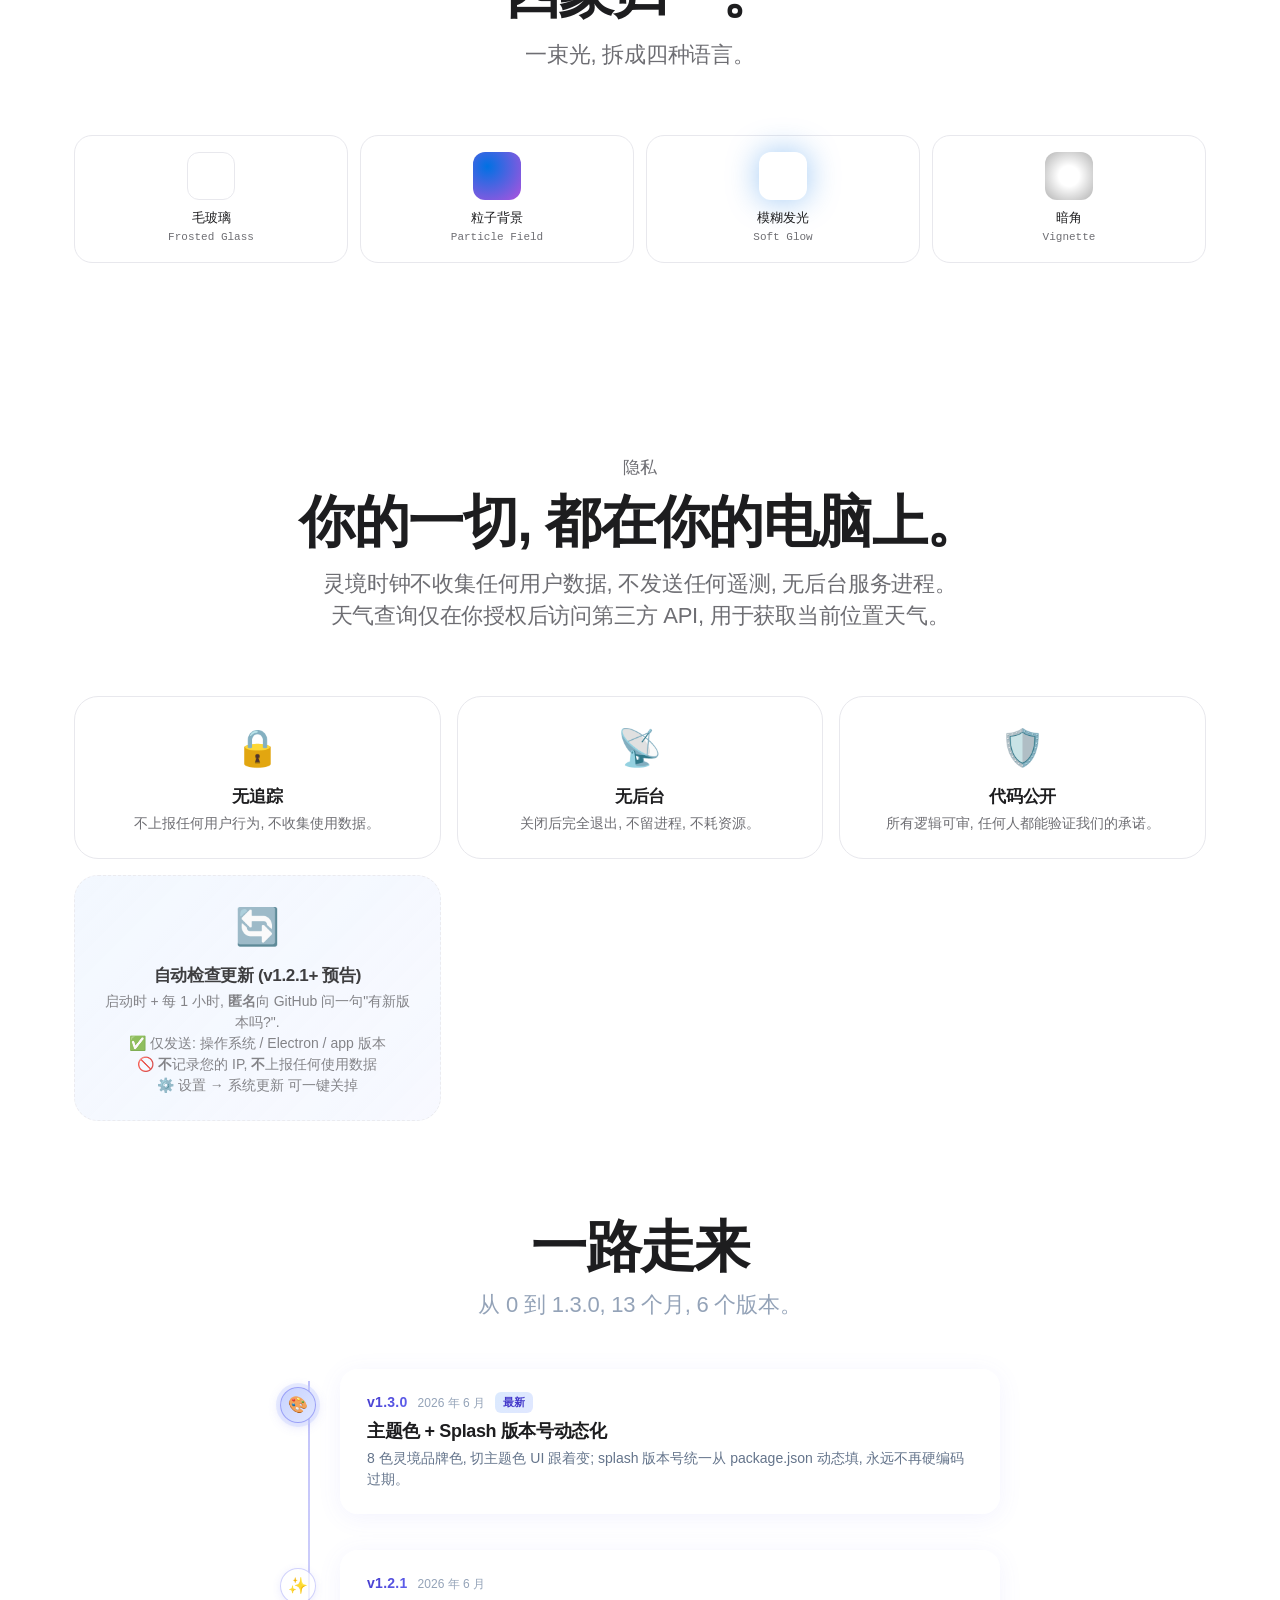
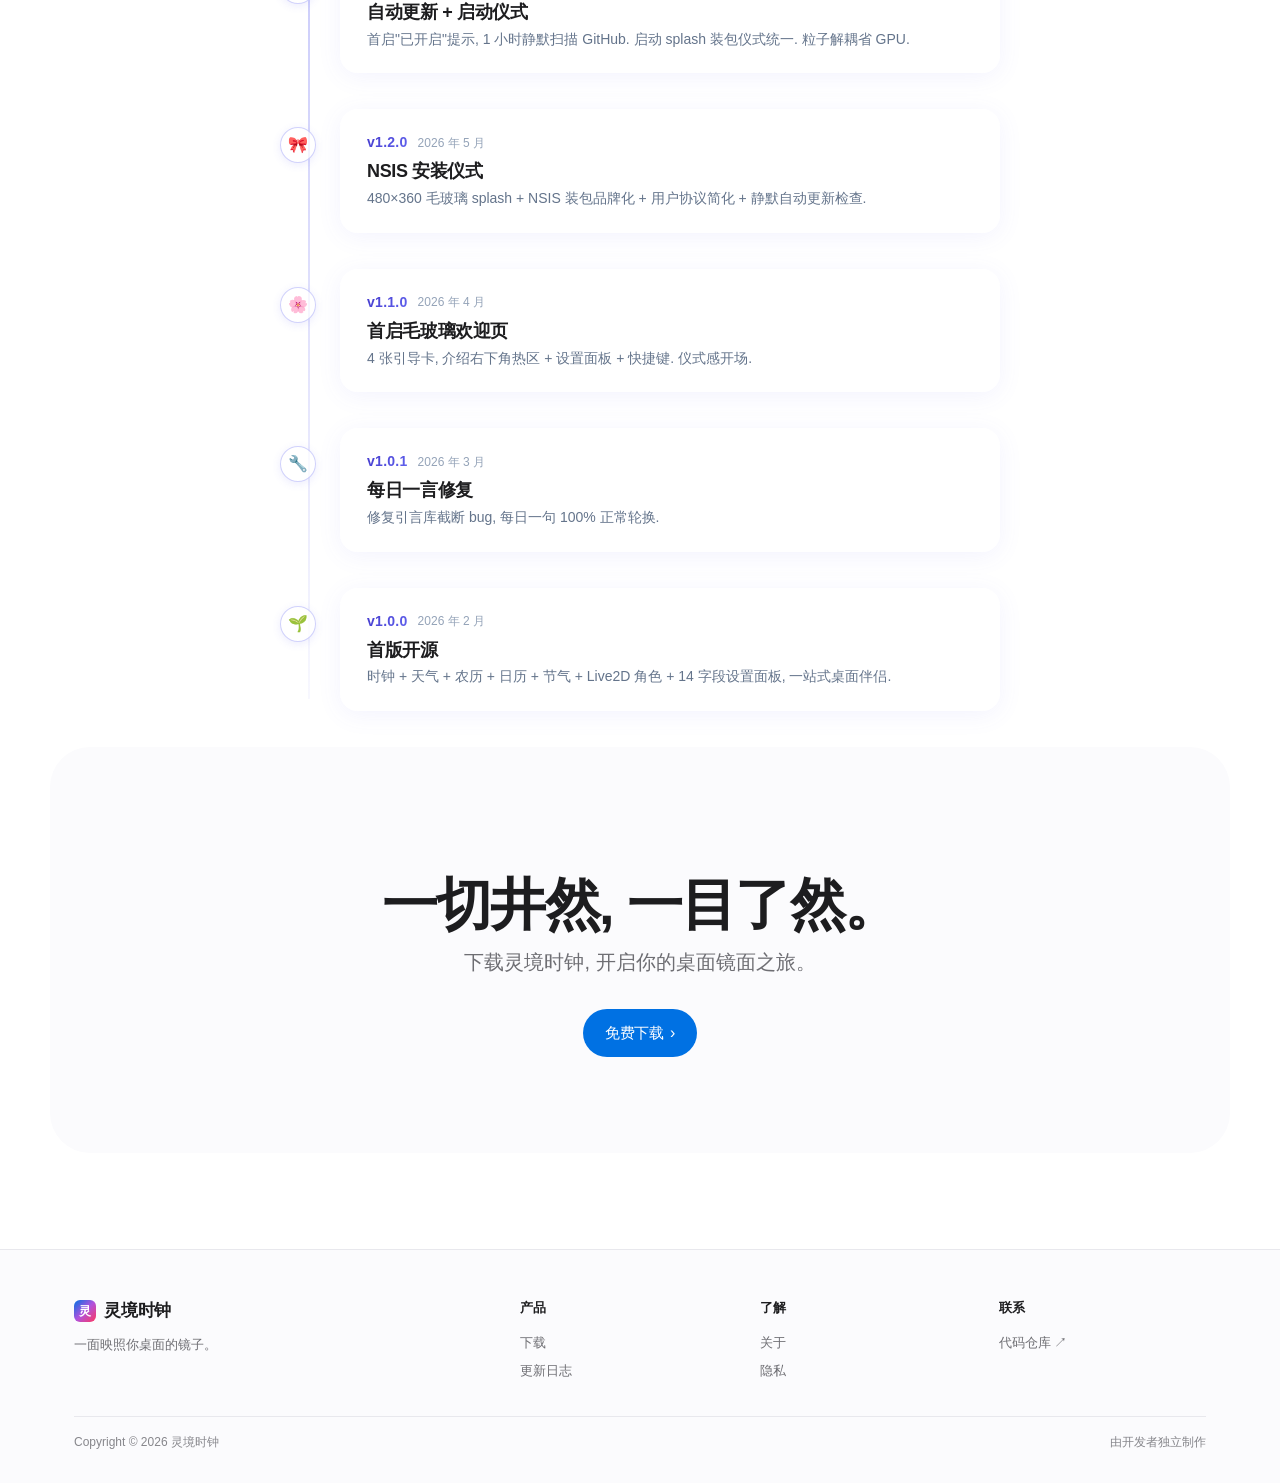
==== commit 08b16a1a: "docs(site): v1.3.0 转正 — 主题色主卡 + 时间轴 6 版本" ====
--- a/about.html
+++ b/about.html
@@ -165,19 +165,30 @@
     </div>
   </section>
 
-  <!-- 时间轴 (v1.2.1+) -->
+  <!-- 时间轴 (v1.3.0+) -->
   <section class="timeline-section reveal" id="timeline">
     <div class="container">
       <h2 class="section-title" style="text-align: center; margin-bottom: 12px;">一路走来</h2>
-      <p class="section-subtitle" style="text-align: center; color: #94a3b8; margin-bottom: 48px;">从 0 到 1.2.1, 13 个月, 5 个版本。</p>
+      <p class="section-subtitle" style="text-align: center; color: #94a3b8; margin-bottom: 48px;">从 0 到 1.3.0, 13 个月, 6 个版本。</p>
       <div class="timeline">
         <div class="timeline-item reveal">
-          <div class="timeline-dot timeline-dot-latest" aria-hidden="true">✨</div>
+          <div class="timeline-dot timeline-dot-latest" aria-hidden="true">🎨</div>
+          <div class="timeline-card">
+            <div class="timeline-meta">
+              <span class="timeline-version">v1.3.0</span>
+              <span class="timeline-date">2026 年 6 月</span>
+              <span class="timeline-tag" style="background: linear-gradient(135deg, #dbeafe, #e0e7ff); color: #4338ca;">最新</span>
+            </div>
+            <h3 class="timeline-title">主题色 + Splash 版本号动态化</h3>
+            <p class="timeline-desc">8 色灵境品牌色, 切主题色 UI 跟着变; splash 版本号统一从 package.json 动态填, 永远不再硬编码过期。</p>
+          </div>
+        </div>
+        <div class="timeline-item reveal">
+          <div class="timeline-dot" aria-hidden="true">✨</div>
           <div class="timeline-card">
             <div class="timeline-meta">
               <span class="timeline-version">v1.2.1</span>
               <span class="timeline-date">2026 年 6 月</span>
-              <span class="timeline-tag" style="background: linear-gradient(135deg, #dbeafe, #e0e7ff); color: #4338ca;">最新</span>
             </div>
             <h3 class="timeline-title">自动更新 + 启动仪式</h3>
             <p class="timeline-desc">首启"已开启"提示, 1 小时静默扫描 GitHub. 启动 splash 装包仪式统一. 粒子解耦省 GPU.</p>
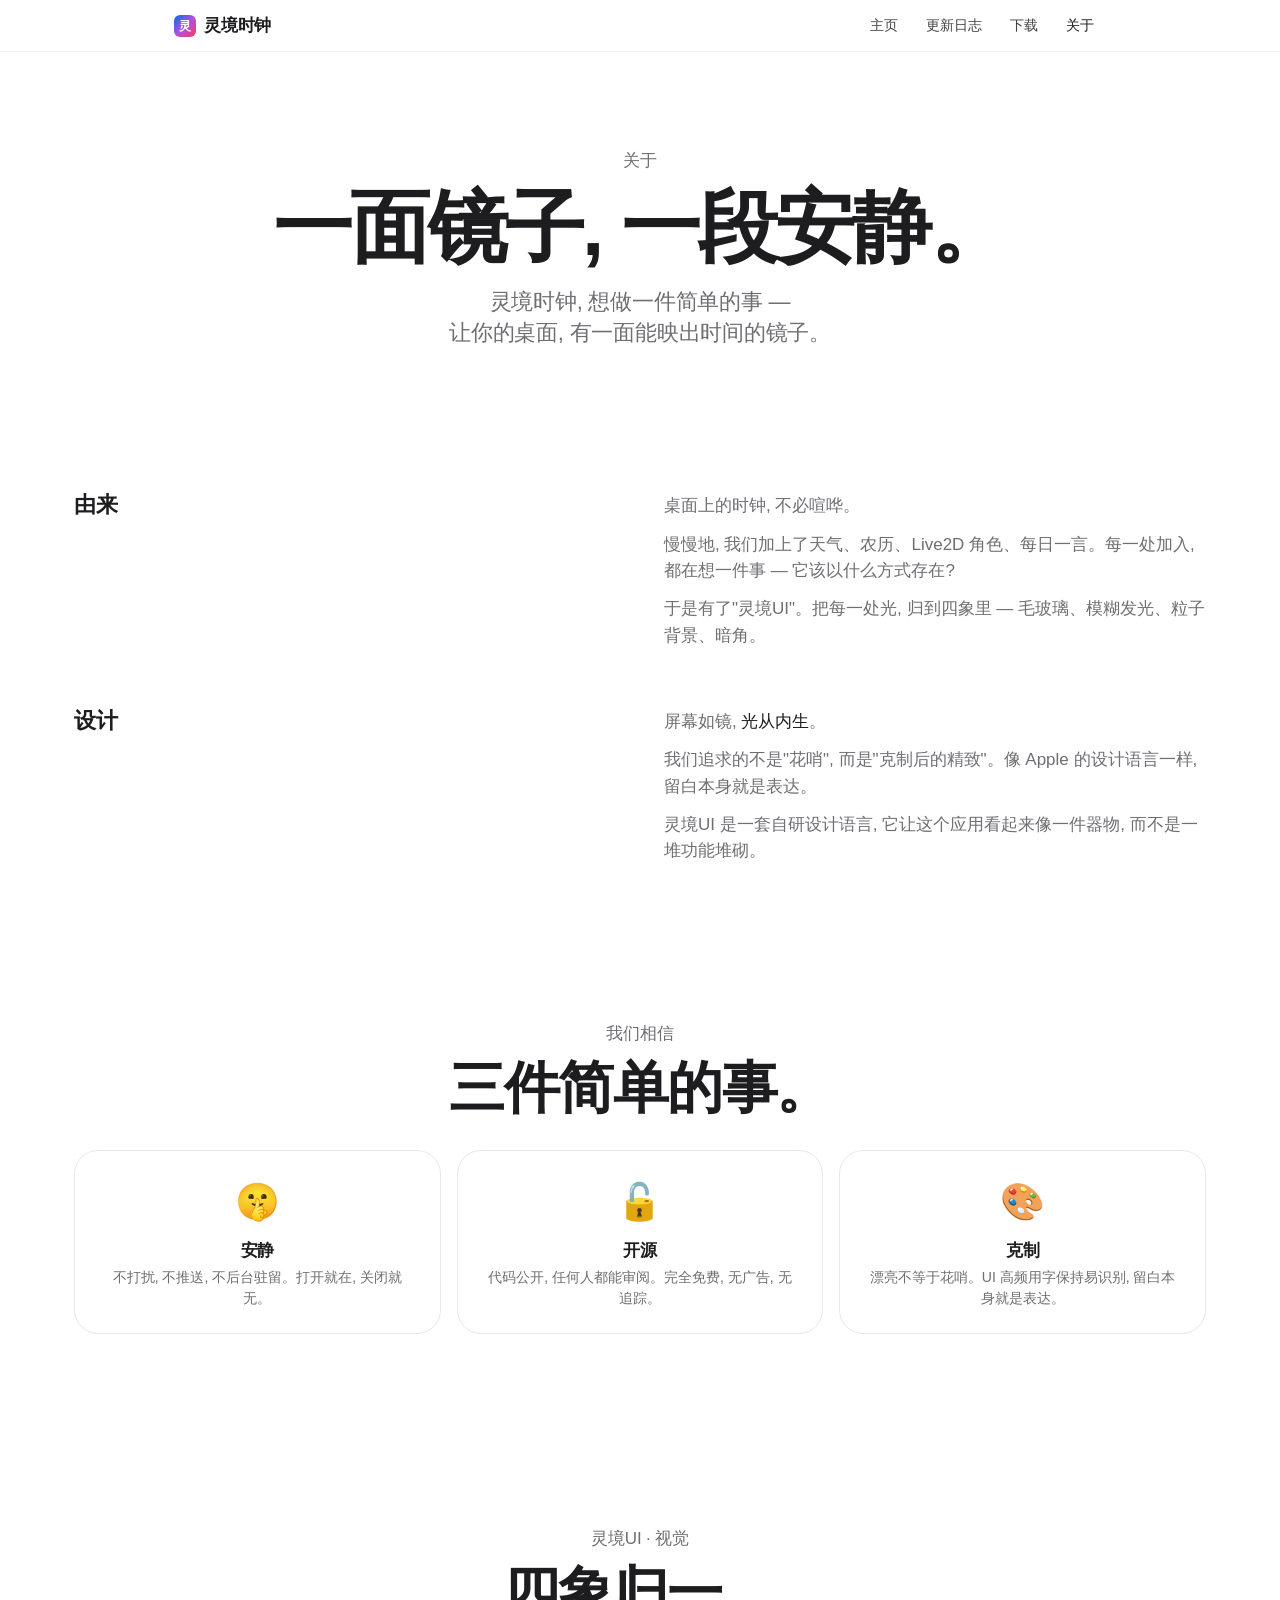
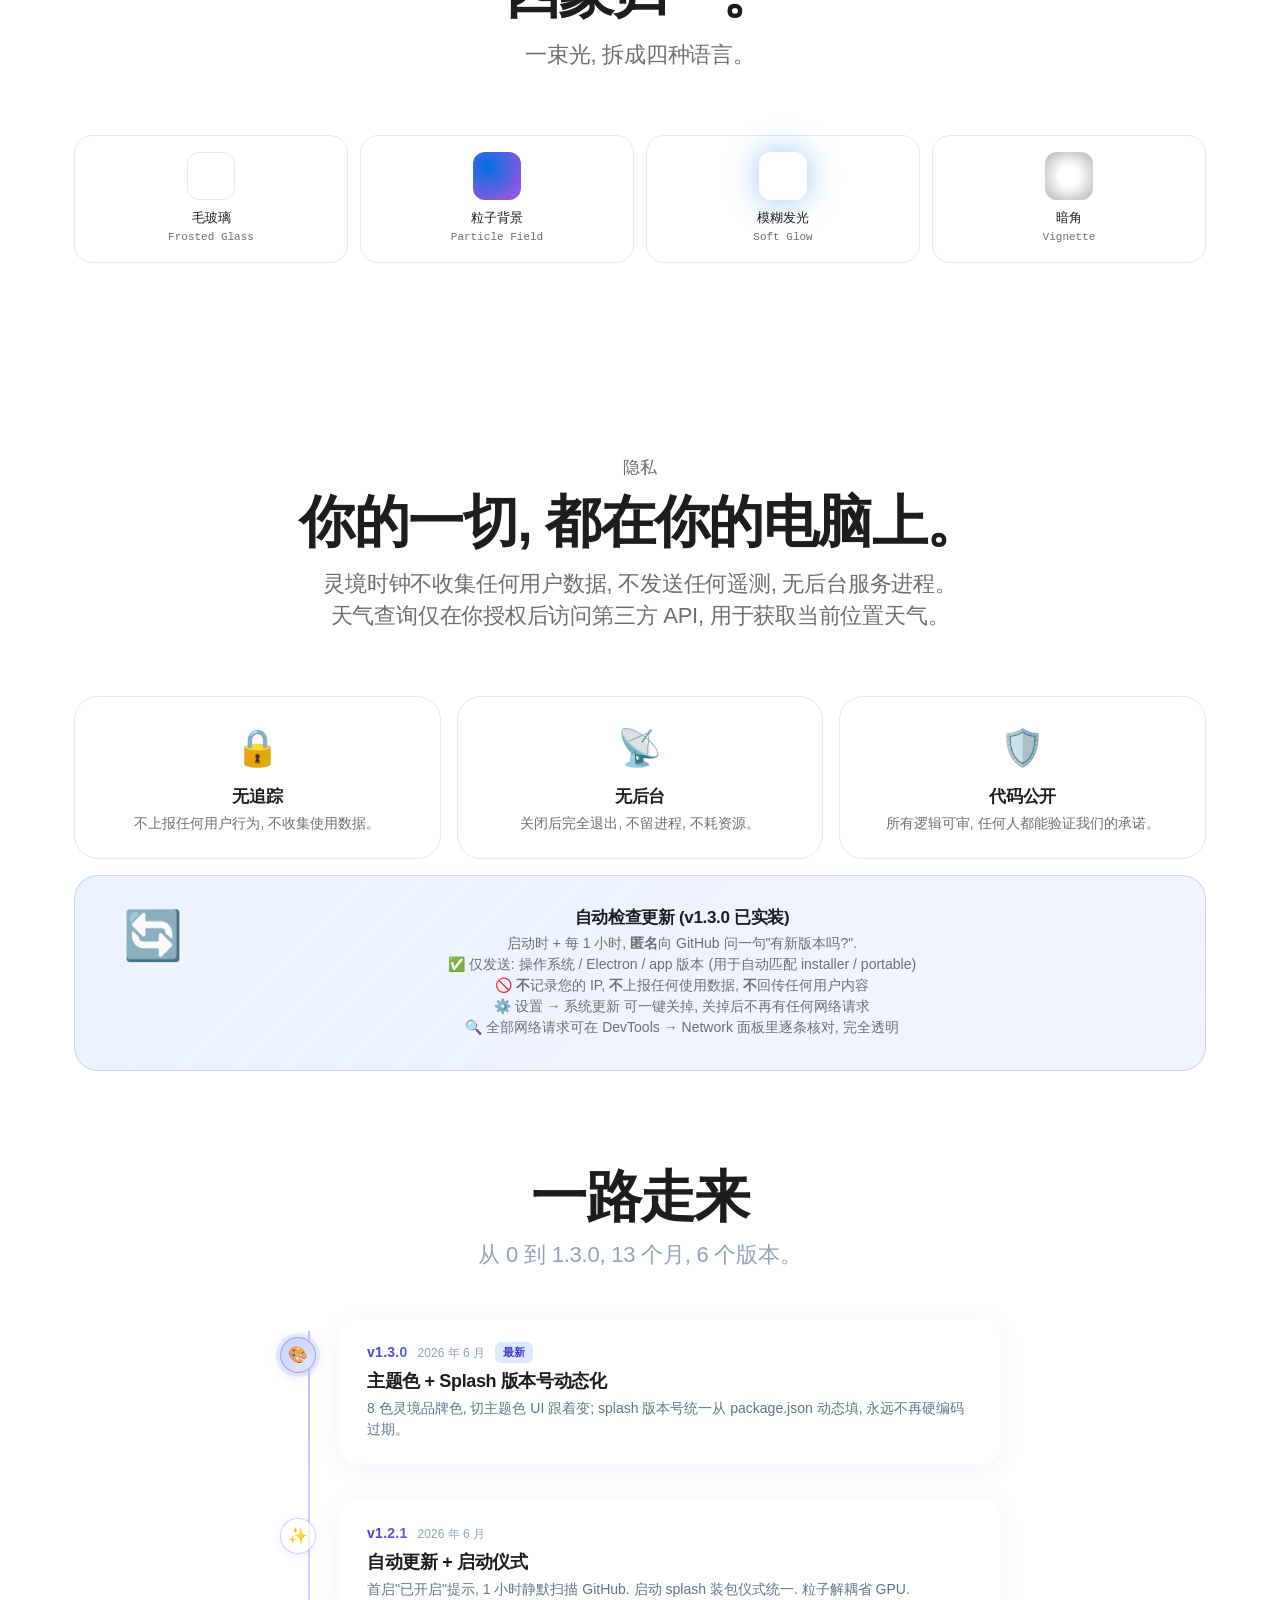
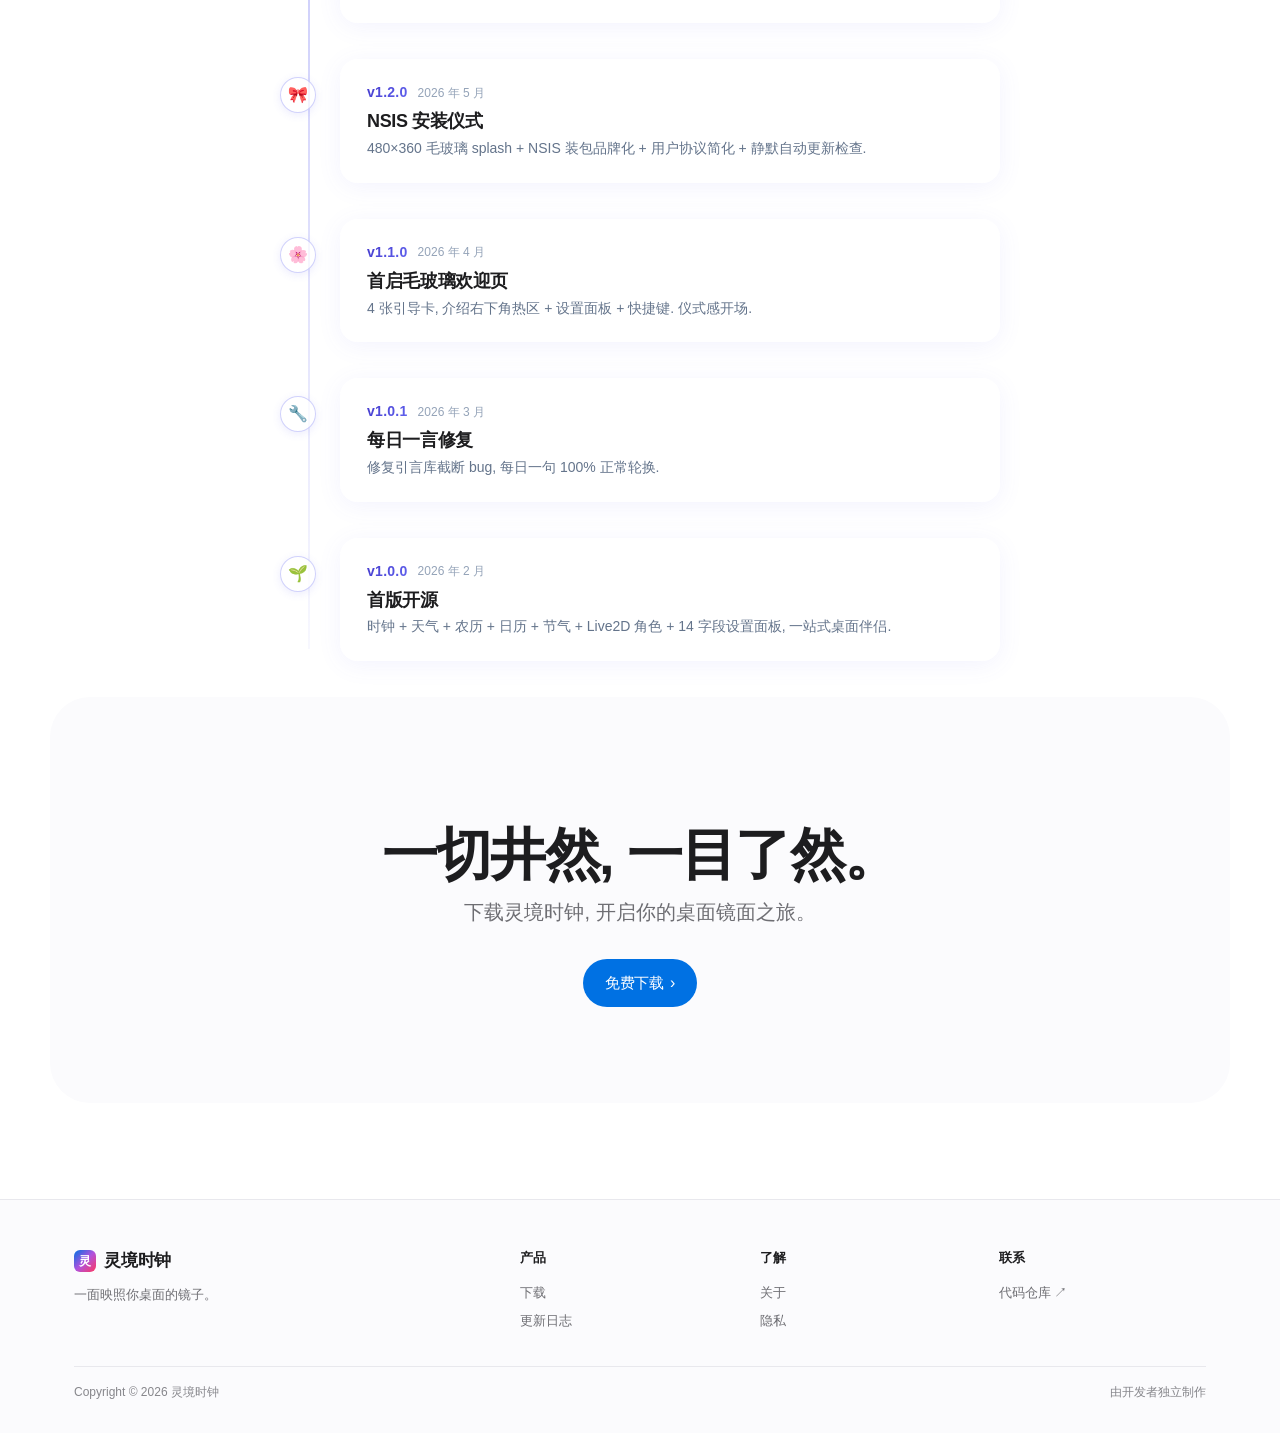
==== commit 9d45943e: "docs(site): v1.3.0 安装包链接 + 主页按钮同步" ====
--- a/about.html
+++ b/about.html
@@ -151,15 +151,18 @@
           <h3 class="value-name">代码公开</h3>
           <p class="value-desc">所有逻辑可审, 任何人都能验证我们的承诺。</p>
         </div>
-        <div class="value-card reveal" style="opacity: 0.85; border-style: dashed; background: linear-gradient(135deg, rgba(219, 234, 254, 0.4), rgba(224, 231, 255, 0.3));">
+        <div class="value-card reveal banner">
           <span class="value-icon">🔄</span>
-          <h3 class="value-name">自动检查更新 (v1.2.1+ 预告)</h3>
-          <p class="value-desc">
-            启动时 + 每 1 小时, <strong>匿名</strong>向 GitHub 问一句"有新版本吗?".
-            <br/>✅ 仅发送: 操作系统 / Electron / app 版本
-            <br/>🚫 <strong>不</strong>记录您的 IP, <strong>不</strong>上报任何使用数据
-            <br/>⚙️ 设置 → 系统更新 可一键关掉
-          </p>
+          <div class="value-content">
+            <h3 class="value-name">自动检查更新 (v1.3.0 已实装)</h3>
+            <p class="value-desc">
+              启动时 + 每 1 小时, <strong>匿名</strong>向 GitHub 问一句"有新版本吗?".
+              <br/>✅ 仅发送: 操作系统 / Electron / app 版本 (用于自动匹配 installer / portable)
+              <br/>🚫 <strong>不</strong>记录您的 IP, <strong>不</strong>上报任何使用数据, <strong>不</strong>回传任何用户内容
+              <br/>⚙️ 设置 → 系统更新 可一键关掉, 关掉后不再有任何网络请求
+              <br/>🔍 全部网络请求可在 DevTools → Network 面板里逐条核对, 完全透明
+            </p>
+          </div>
         </div>
       </div>
     </div>
--- a/assets/css/pages.css
+++ b/assets/css/pages.css
@@ -257,6 +257,29 @@
 
 .value-card:hover {
   transform: translateY(-4px);
+}
+
+.value-card.banner {
+  grid-column: 1 / -1;
+  display: flex;
+  align-items: flex-start;
+  gap: var(--s-5);
+  padding: var(--s-6) var(--s-7);
+  background: linear-gradient(135deg, rgba(219, 234, 254, 0.55), rgba(224, 231, 255, 0.45));
+  border: 1px solid rgba(67, 56, 202, 0.18);
+}
+
+.value-card.banner .value-icon {
+  font-size: 48px;
+  margin-bottom: 0;
+  flex-shrink: 0;
+  line-height: 1;
+  padding-top: 4px;
+}
+
+.value-card.banner .value-content {
+  flex: 1;
+  min-width: 0;
 }
 
 .value-icon {
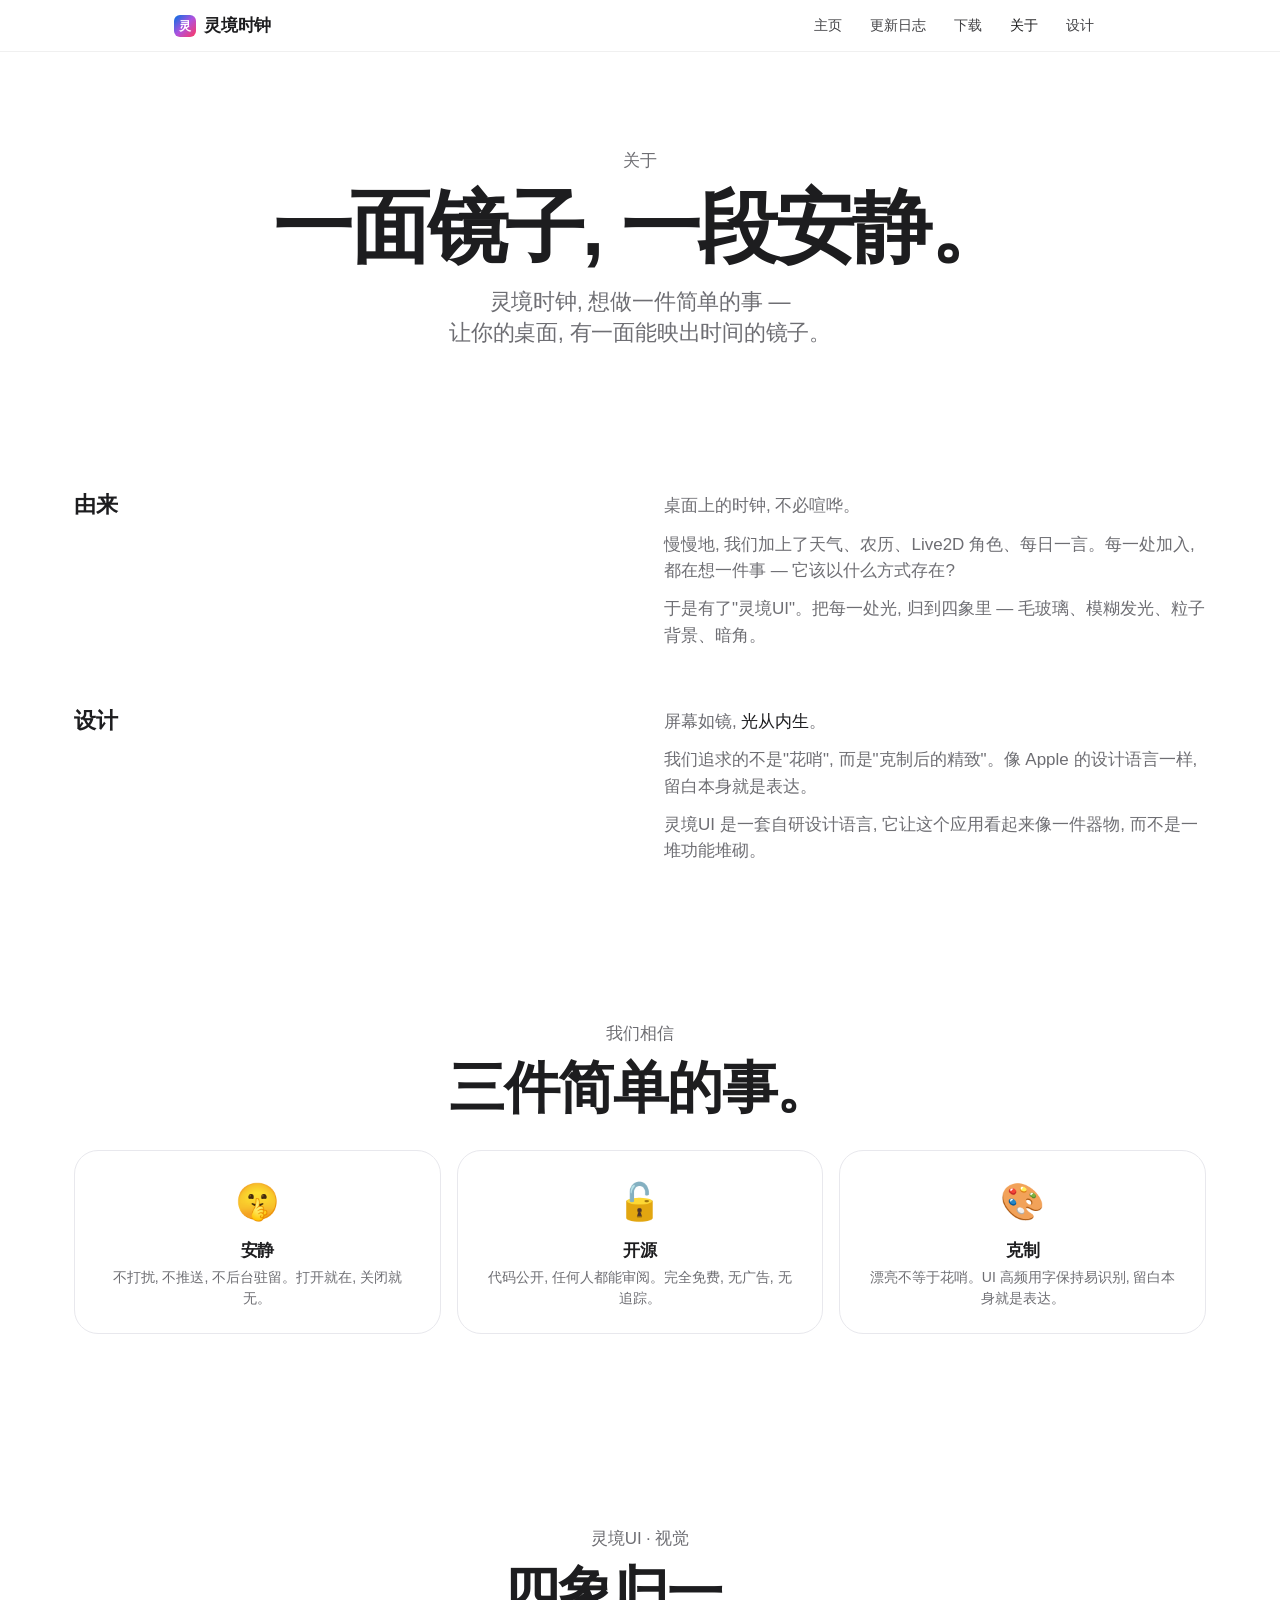
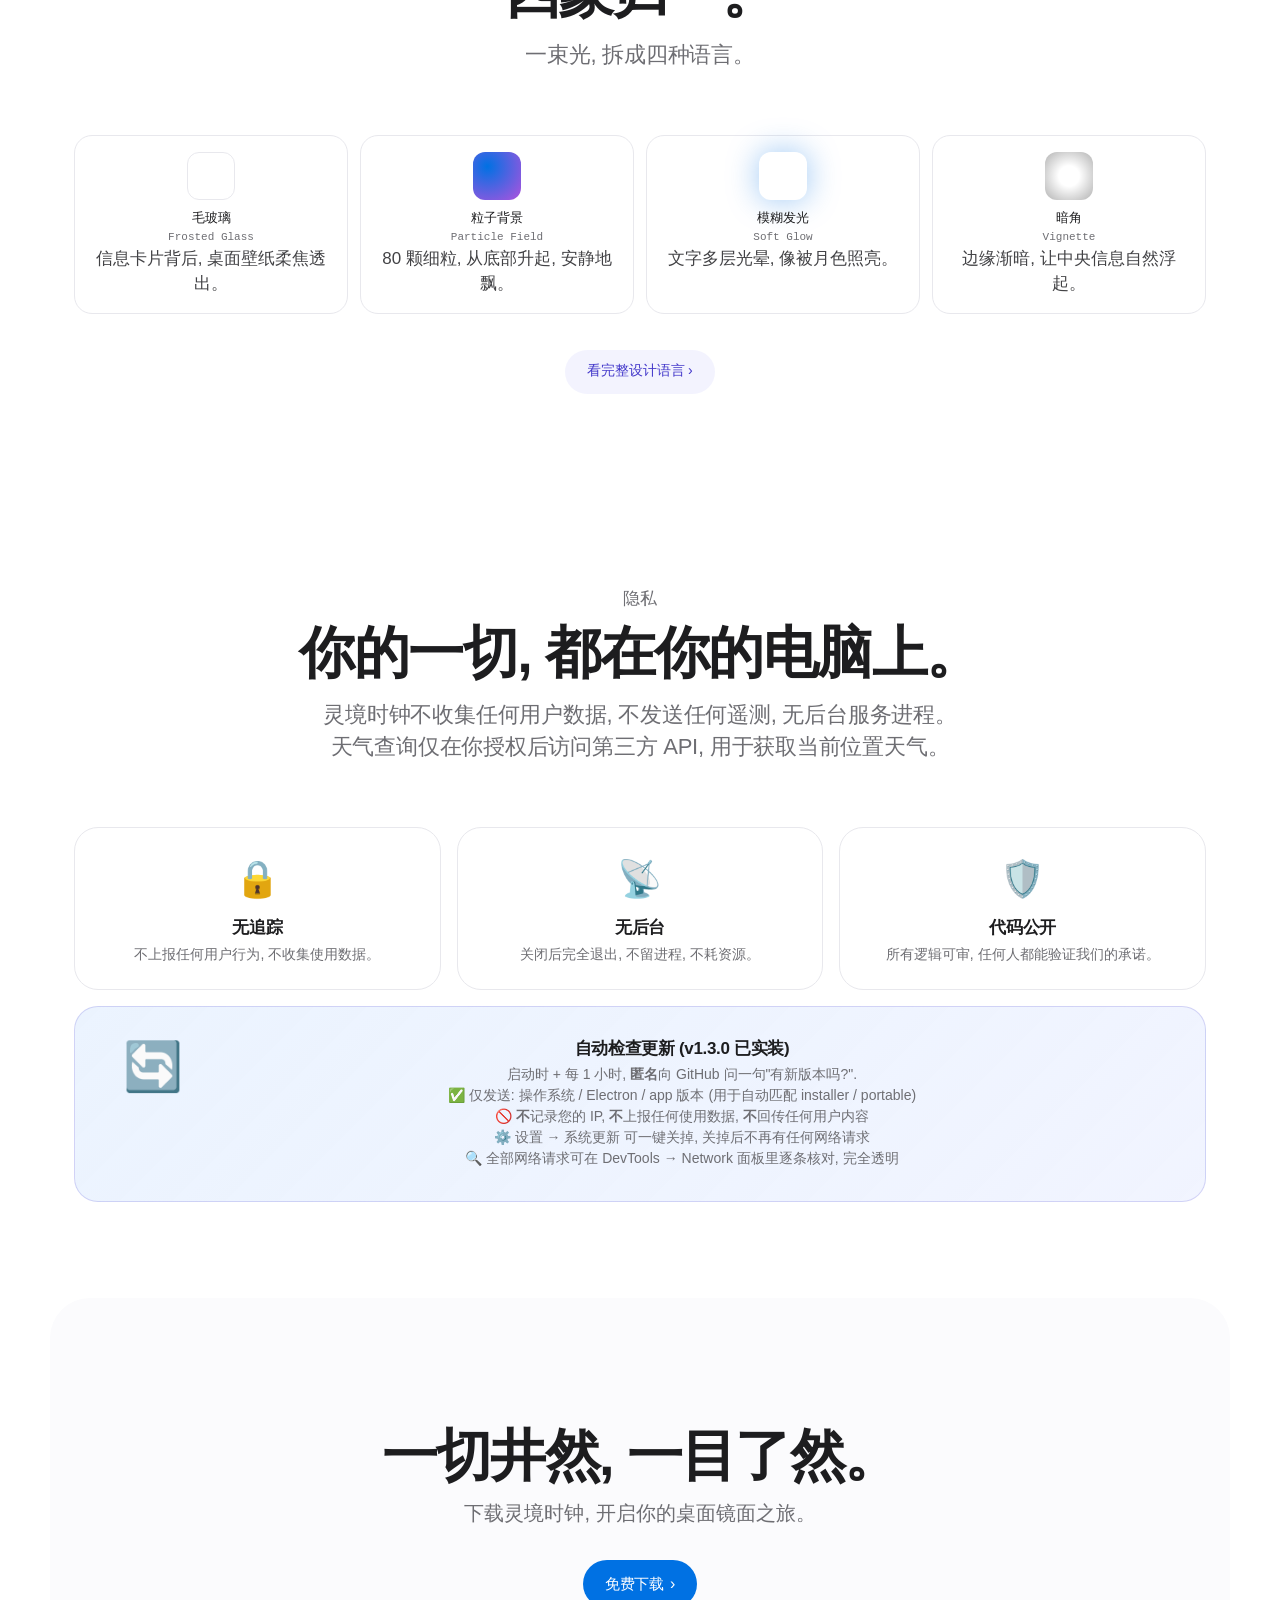
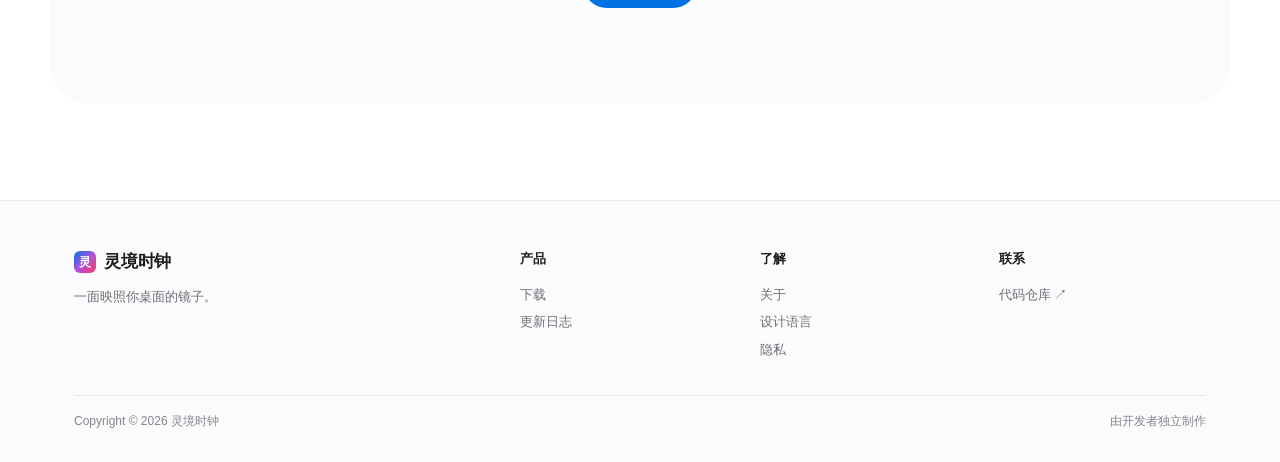
==== commit dfe562b5: "docs(site): v1.3.1 转正 — Apple 风 5 页重构 + design.html 灵境UI 设计逻辑" ====
--- a/about.html
+++ b/about.html
@@ -25,6 +25,7 @@
         <a href="changelog.html" class="nav-link" data-page="changelog.html">更新日志</a>
         <a href="download.html" class="nav-link" data-page="download.html">下载</a>
         <a href="about.html" class="nav-link" data-page="about.html">关于</a>
+        <a href="design.html" class="nav-link" data-page="design.html">设计</a>
       </div>
       <button class="nav-toggle" aria-label="菜单">
         <svg width="20" height="20" viewBox="0 0 24 24" fill="none" stroke="currentColor" stroke-width="2">
@@ -105,22 +106,29 @@
           <div class="token-swatch" style="background: rgba(255,255,255,0.6); backdrop-filter: blur(20px); border: 1px solid var(--ink-100);"></div>
           <div class="token-name">毛玻璃</div>
           <div class="token-value">Frosted Glass</div>
+          <p class="token-desc">信息卡片背后, 桌面壁纸柔焦透出。</p>
         </div>
         <div class="token reveal">
           <div class="token-swatch" style="background: radial-gradient(circle at 30% 30%, #0071e3, #af52de);"></div>
           <div class="token-name">粒子背景</div>
           <div class="token-value">Particle Field</div>
+          <p class="token-desc">80 颗细粒, 从底部升起, 安静地飘。</p>
         </div>
         <div class="token reveal">
           <div class="token-swatch" style="background: radial-gradient(circle at center, #ffffff 0%, transparent 70%); box-shadow: 0 0 32px rgba(0,113,227,0.4);"></div>
           <div class="token-name">模糊发光</div>
           <div class="token-value">Soft Glow</div>
+          <p class="token-desc">文字多层光晕, 像被月色照亮。</p>
         </div>
         <div class="token reveal">
           <div class="token-swatch" style="background: radial-gradient(circle at center, transparent 30%, rgba(0,0,0,0.3) 100%);"></div>
           <div class="token-name">暗角</div>
           <div class="token-value">Vignette</div>
-        </div>
+          <p class="token-desc">边缘渐暗, 让中央信息自然浮起。</p>
+        </div>
+      </div>
+      <div class="design-link-row">
+        <a href="design.html" class="btn btn-tinted">看完整设计语言 ›</a>
       </div>
     </div>
   </section>
@@ -168,82 +176,7 @@
     </div>
   </section>
 
-  <!-- 时间轴 (v1.3.0+) -->
-  <section class="timeline-section reveal" id="timeline">
-    <div class="container">
-      <h2 class="section-title" style="text-align: center; margin-bottom: 12px;">一路走来</h2>
-      <p class="section-subtitle" style="text-align: center; color: #94a3b8; margin-bottom: 48px;">从 0 到 1.3.0, 13 个月, 6 个版本。</p>
-      <div class="timeline">
-        <div class="timeline-item reveal">
-          <div class="timeline-dot timeline-dot-latest" aria-hidden="true">🎨</div>
-          <div class="timeline-card">
-            <div class="timeline-meta">
-              <span class="timeline-version">v1.3.0</span>
-              <span class="timeline-date">2026 年 6 月</span>
-              <span class="timeline-tag" style="background: linear-gradient(135deg, #dbeafe, #e0e7ff); color: #4338ca;">最新</span>
-            </div>
-            <h3 class="timeline-title">主题色 + Splash 版本号动态化</h3>
-            <p class="timeline-desc">8 色灵境品牌色, 切主题色 UI 跟着变; splash 版本号统一从 package.json 动态填, 永远不再硬编码过期。</p>
-          </div>
-        </div>
-        <div class="timeline-item reveal">
-          <div class="timeline-dot" aria-hidden="true">✨</div>
-          <div class="timeline-card">
-            <div class="timeline-meta">
-              <span class="timeline-version">v1.2.1</span>
-              <span class="timeline-date">2026 年 6 月</span>
-            </div>
-            <h3 class="timeline-title">自动更新 + 启动仪式</h3>
-            <p class="timeline-desc">首启"已开启"提示, 1 小时静默扫描 GitHub. 启动 splash 装包仪式统一. 粒子解耦省 GPU.</p>
-          </div>
-        </div>
-        <div class="timeline-item reveal">
-          <div class="timeline-dot" aria-hidden="true">🎀</div>
-          <div class="timeline-card">
-            <div class="timeline-meta">
-              <span class="timeline-version">v1.2.0</span>
-              <span class="timeline-date">2026 年 5 月</span>
-            </div>
-            <h3 class="timeline-title">NSIS 安装仪式</h3>
-            <p class="timeline-desc">480×360 毛玻璃 splash + NSIS 装包品牌化 + 用户协议简化 + 静默自动更新检查.</p>
-          </div>
-        </div>
-        <div class="timeline-item reveal">
-          <div class="timeline-dot" aria-hidden="true">🌸</div>
-          <div class="timeline-card">
-            <div class="timeline-meta">
-              <span class="timeline-version">v1.1.0</span>
-              <span class="timeline-date">2026 年 4 月</span>
-            </div>
-            <h3 class="timeline-title">首启毛玻璃欢迎页</h3>
-            <p class="timeline-desc">4 张引导卡, 介绍右下角热区 + 设置面板 + 快捷键. 仪式感开场.</p>
-          </div>
-        </div>
-        <div class="timeline-item reveal">
-          <div class="timeline-dot" aria-hidden="true">🔧</div>
-          <div class="timeline-card">
-            <div class="timeline-meta">
-              <span class="timeline-version">v1.0.1</span>
-              <span class="timeline-date">2026 年 3 月</span>
-            </div>
-            <h3 class="timeline-title">每日一言修复</h3>
-            <p class="timeline-desc">修复引言库截断 bug, 每日一句 100% 正常轮换.</p>
-          </div>
-        </div>
-        <div class="timeline-item reveal">
-          <div class="timeline-dot" aria-hidden="true">🌱</div>
-          <div class="timeline-card">
-            <div class="timeline-meta">
-              <span class="timeline-version">v1.0.0</span>
-              <span class="timeline-date">2026 年 2 月</span>
-            </div>
-            <h3 class="timeline-title">首版开源</h3>
-            <p class="timeline-desc">时钟 + 天气 + 农历 + 日历 + 节气 + Live2D 角色 + 14 字段设置面板, 一站式桌面伴侣.</p>
-          </div>
-        </div>
-      </div>
-    </div>
-  </section>
+  <!-- 一路走来 已并入 changelog.html (v1.3.1), 此处不再重复 -->
 
   <!-- CTA -->
   <div class="cta reveal">
@@ -275,6 +208,7 @@
         <div>
           <div class="footer-col-title">了解</div>
           <a class="footer-link" href="about.html">关于</a>
+          <a class="footer-link" href="design.html">设计语言</a>
           <a class="footer-link" href="about.html#privacy">隐私</a>
         </div>
         <div>
--- a/assets/css/pages.css
+++ b/assets/css/pages.css
@@ -1,4 +1,4 @@
-/* ============================================
+﻿/* ============================================
    页面特定样式
    ============================================ */
 
@@ -432,6 +432,658 @@
   padding: 22px 26px;
   box-shadow: 0 4px 24px rgba(99, 102, 241, 0.08);
 }
+
+/* ============================================
+   v1.3.1 — Hero 4 token 色块 (index.html)
+   ============================================ */
+.hero-tokens {
+  display: grid;
+  grid-template-columns: repeat(2, 1fr);
+  gap: 24px;
+  max-width: 760px;
+  margin: 56px auto 0;
+}
+.hero-token {
+  position: relative;
+  aspect-ratio: 1.5 / 1;
+  border-radius: 22px;
+  overflow: hidden;
+  background: #0a0a0a;
+  border: 1px solid var(--ink-100);
+  box-shadow: 0 4px 18px rgba(0, 0, 0, 0.05);
+  transition: transform 0.4s cubic-bezier(0.16, 1, 0.3, 1),
+              box-shadow 0.4s cubic-bezier(0.16, 1, 0.3, 1);
+  display: flex;
+  flex-direction: column;
+  align-items: center;
+  justify-content: center;
+  text-align: center;
+  padding: 28px 24px 20px;
+  cursor: default;
+}
+.hero-token:hover {
+  transform: translateY(-4px);
+  box-shadow: 0 16px 44px rgba(99, 102, 241, 0.22);
+}
+
+/* 1. 毛玻璃 — 在复杂彩色背景上, 浮一个"天气小卡" */
+.hero-token-glass {
+  background:
+    radial-gradient(circle at 18% 22%, #f9a8d4 0%, transparent 32%),
+    radial-gradient(circle at 82% 78%, #a78bfa 0%, transparent 36%),
+    radial-gradient(circle at 50% 50%, #fcd34d 0%, transparent 50%),
+    linear-gradient(135deg, #1f1147 0%, #581c87 100%);
+}
+.hero-token-glass::before {
+  content: '';
+  position: absolute;
+  inset: 0;
+  background-image:
+    linear-gradient(45deg, rgba(255,255,255,0.05) 25%, transparent 25%),
+    linear-gradient(-45deg, rgba(255,255,255,0.05) 25%, transparent 25%);
+  background-size: 14px 14px;
+  z-index: 0;
+}
+.hero-token-glass .hero-token-card {
+  position: relative;
+  z-index: 3;
+  background: rgba(255, 255, 255, 0.32);
+  backdrop-filter: blur(28px) saturate(2);
+  -webkit-backdrop-filter: blur(28px) saturate(2);
+  border: 1px solid rgba(255, 255, 255, 0.5);
+  border-radius: 16px;
+  padding: 14px 22px;
+  margin-bottom: 14px;
+  box-shadow: 0 8px 24px rgba(0, 0, 0, 0.15);
+  min-width: 78%;
+  text-align: left;
+}
+.hero-token-glass .glass-card-row {
+  display: flex;
+  align-items: center;
+  justify-content: space-between;
+  gap: 12px;
+}
+.hero-token-glass .glass-card-icon {
+  font-size: 22px;
+  line-height: 1;
+  filter: drop-shadow(0 0 8px rgba(255, 255, 255, 0.6));
+}
+
+/* 2. 粒子 — 深色, 加密 50 颗, 3-5px, 亮白 + 蓝青光晕 */
+.hero-token-particles {
+  background: linear-gradient(180deg, #050816 0%, #0f172a 50%, #1e1b4b 100%);
+}
+.hero-token-particles-field {
+  position: absolute;
+  inset: 0;
+  z-index: 1;
+}
+.hero-token-particles-field span {
+  position: absolute;
+  width: 4px;
+  height: 4px;
+  background: #fff;
+  border-radius: 50%;
+  box-shadow:
+    0 0 10px rgba(255, 255, 255, 1),
+    0 0 22px rgba(186, 230, 253, 0.95),
+    0 0 40px rgba(125, 211, 252, 0.55);
+}
+.hero-token-particles-field span:nth-child(3n) {
+  width: 3px; height: 3px;
+  background: #bae6fd;
+  box-shadow: 0 0 8px #bae6fd, 0 0 18px rgba(125,211,252,0.8);
+}
+.hero-token-particles-field span:nth-child(5n) {
+  width: 5px; height: 5px;
+  background: #fff;
+  box-shadow: 0 0 14px #fff, 0 0 28px rgba(186,230,253,0.9), 0 0 50px rgba(125,211,252,0.6);
+}
+.hero-token-particles-field span:nth-child(1)  { left:  4%; bottom:  8%; animation: ptRise 3.4s linear infinite; }
+.hero-token-particles-field span:nth-child(2)  { left:  9%; bottom: 22%; animation: ptRise 3.8s linear infinite .2s; }
+.hero-token-particles-field span:nth-child(3)  { left: 14%; bottom: 12%; animation: ptRise 3.4s linear infinite .4s; }
+.hero-token-particles-field span:nth-child(4)  { left: 19%; bottom: 32%; animation: ptRise 4.0s linear infinite .6s; }
+.hero-token-particles-field span:nth-child(5)  { left: 24%; bottom: 16%; animation: ptRise 3.5s linear infinite .8s; }
+.hero-token-particles-field span:nth-child(6)  { left: 29%; bottom: 26%; animation: ptRise 3.9s linear infinite 1.0s; }
+.hero-token-particles-field span:nth-child(7)  { left: 34%; bottom: 10%; animation: ptRise 3.3s linear infinite 1.2s; }
+.hero-token-particles-field span:nth-child(8)  { left: 39%; bottom: 28%; animation: ptRise 3.7s linear infinite 1.4s; }
+.hero-token-particles-field span:nth-child(9)  { left: 44%; bottom: 18%; animation: ptRise 4.1s linear infinite 1.6s; }
+.hero-token-particles-field span:nth-child(10) { left: 49%; bottom: 30%; animation: ptRise 3.6s linear infinite 1.8s; }
+.hero-token-particles-field span:nth-child(11) { left: 54%; bottom: 14%; animation: ptRise 3.8s linear infinite 2.0s; }
+.hero-token-particles-field span:nth-child(12) { left: 59%; bottom: 24%; animation: ptRise 3.4s linear infinite 2.2s; }
+.hero-token-particles-field span:nth-child(13) { left: 64%; bottom:  8%; animation: ptRise 3.9s linear infinite 2.4s; }
+.hero-token-particles-field span:nth-child(14) { left: 69%; bottom: 30%; animation: ptRise 3.5s linear infinite 2.6s; }
+.hero-token-particles-field span:nth-child(15) { left: 74%; bottom: 20%; animation: ptRise 4.0s linear infinite 2.8s; }
+.hero-token-particles-field span:nth-child(16) { left: 79%; bottom: 12%; animation: ptRise 3.6s linear infinite 3.0s; }
+.hero-token-particles-field span:nth-child(17) { left: 84%; bottom: 26%; animation: ptRise 3.8s linear infinite 3.2s; }
+.hero-token-particles-field span:nth-child(18) { left: 89%; bottom: 16%; animation: ptRise 3.4s linear infinite 3.4s; }
+.hero-token-particles-field span:nth-child(19) { left: 94%; bottom: 28%; animation: ptRise 4.1s linear infinite 3.6s; }
+.hero-token-particles-field span:nth-child(20) { left:  6%; bottom: 44%; animation: ptRise 3.7s linear infinite 3.8s; }
+.hero-token-particles-field span:nth-child(21) { left: 16%; bottom: 48%; animation: ptRise 3.5s linear infinite 4.0s; }
+.hero-token-particles-field span:nth-child(22) { left: 26%; bottom: 42%; animation: ptRise 3.9s linear infinite 4.2s; }
+.hero-token-particles-field span:nth-child(23) { left: 36%; bottom: 50%; animation: ptRise 3.6s linear infinite 4.4s; }
+.hero-token-particles-field span:nth-child(24) { left: 46%; bottom: 44%; animation: ptRise 4.0s linear infinite 4.6s; }
+.hero-token-particles-field span:nth-child(25) { left: 56%; bottom: 48%; animation: ptRise 3.4s linear infinite 4.8s; }
+.hero-token-particles-field span:nth-child(26) { left: 66%; bottom: 42%; animation: ptRise 3.8s linear infinite 5.0s; }
+.hero-token-particles-field span:nth-child(27) { left: 76%; bottom: 50%; animation: ptRise 3.5s linear infinite 5.2s; }
+.hero-token-particles-field span:nth-child(28) { left: 86%; bottom: 46%; animation: ptRise 3.7s linear infinite 5.4s; }
+.hero-token-particles-field span:nth-child(29) { left: 96%; bottom: 44%; animation: ptRise 3.9s linear infinite 5.6s; }
+.hero-token-particles-field span:nth-child(30) { left:  4%; bottom: 64%; animation: ptRise 3.6s linear infinite 5.8s; }
+.hero-token-particles-field span:nth-child(31) { left: 12%; bottom: 70%; animation: ptRise 4.0s linear infinite 6.0s; }
+.hero-token-particles-field span:nth-child(32) { left: 22%; bottom: 64%; animation: ptRise 3.4s linear infinite 6.2s; }
+.hero-token-particles-field span:nth-child(33) { left: 32%; bottom: 72%; animation: ptRise 3.8s linear infinite 6.4s; }
+.hero-token-particles-field span:nth-child(34) { left: 42%; bottom: 66%; animation: ptRise 3.5s linear infinite 6.6s; }
+.hero-token-particles-field span:nth-child(35) { left: 52%; bottom: 70%; animation: ptRise 3.9s linear infinite 6.8s; }
+.hero-token-particles-field span:nth-child(36) { left: 62%; bottom: 64%; animation: ptRise 3.6s linear infinite 7.0s; }
+.hero-token-particles-field span:nth-child(37) { left: 72%; bottom: 72%; animation: ptRise 4.1s linear infinite 7.2s; }
+.hero-token-particles-field span:nth-child(38) { left: 82%; bottom: 66%; animation: ptRise 3.7s linear infinite 7.4s; }
+.hero-token-particles-field span:nth-child(39) { left: 92%; bottom: 70%; animation: ptRise 3.5s linear infinite 7.6s; }
+.hero-token-particles-field span:nth-child(40) { left:  8%; bottom: 88%; animation: ptRise 3.8s linear infinite 7.8s; }
+.hero-token-particles-field span:nth-child(41) { left: 28%; bottom: 90%; animation: ptRise 3.4s linear infinite 8.0s; }
+.hero-token-particles-field span:nth-child(42) { left: 48%; bottom: 88%; animation: ptRise 4.0s linear infinite 8.2s; }
+.hero-token-particles-field span:nth-child(43) { left: 68%; bottom: 92%; animation: ptRise 3.6s linear infinite 8.4s; }
+.hero-token-particles-field span:nth-child(44) { left: 88%; bottom: 88%; animation: ptRise 3.7s linear infinite 8.6s; }
+.hero-token-particles-field span:nth-child(45) { left: 18%; bottom: 96%; animation: ptRise 3.5s linear infinite 8.8s; }
+.hero-token-particles-field span:nth-child(46) { left: 38%; bottom: 96%; animation: ptRise 3.9s linear infinite 9.0s; }
+.hero-token-particles-field span:nth-child(47) { left: 58%; bottom: 96%; animation: ptRise 3.4s linear infinite 9.2s; }
+.hero-token-particles-field span:nth-child(48) { left: 78%; bottom: 96%; animation: ptRise 3.8s linear infinite 9.4s; }
+.hero-token-particles-field span:nth-child(49) { left:  4%; bottom: 78%; animation: ptRise 3.6s linear infinite 9.6s; }
+.hero-token-particles-field span:nth-child(50) { left: 96%; bottom: 78%; animation: ptRise 3.5s linear infinite 9.8s; }
+@keyframes ptRise {
+  0%   { transform: translateY(0) scale(0.4); opacity: 0; }
+  20%  { opacity: 1; }
+  100% { transform: translateY(-220px) scale(1); opacity: 0; }
+}
+
+/* 3. 模糊发光 — 大"灵"字 + 5 层光晕 + 脉动 */
+.hero-token-glow {
+  background:
+    radial-gradient(circle at 50% 50%, #4c1d95 0%, #1e1b4b 50%, #050816 100%);
+  display: flex;
+  flex-direction: column;
+}
+.hero-token-glow .hero-token-glow-core {
+  position: absolute;
+  top: 50%; left: 50%;
+  transform: translate(-50%, -50%);
+  width: 80%;
+  height: 160px;
+  background: radial-gradient(ellipse, rgba(255, 255, 255, 0.85) 0%, rgba(186, 230, 253, 0.4) 30%, transparent 65%);
+  filter: blur(10px);
+  z-index: 1;
+  animation: glowCorePulse 2.8s ease-in-out infinite;
+}
+@keyframes glowCorePulse {
+  0%, 100% { opacity: 0.8; transform: translate(-50%, -50%) scale(1); }
+  50%      { opacity: 1;   transform: translate(-50%, -50%) scale(1.1); }
+}
+.demo-glyph {
+  position: relative;
+  z-index: 3;
+  font-size: 96px;
+  font-weight: 700;
+  line-height: 1;
+  color: #fff;
+  letter-spacing: -0.05em;
+  margin-bottom: 12px;
+  text-shadow:
+    0 0 20px rgba(255, 255, 255, 1),
+    0 0 40px rgba(186, 230, 253, 0.95),
+    0 0 60px rgba(175, 82, 222, 0.85),
+    0 0 80px rgba(175, 82, 222, 0.6),
+    0 0 110px rgba(175, 82, 222, 0.4);
+  animation: glyphPulse 2.6s ease-in-out infinite;
+}
+@keyframes glyphPulse {
+  0%, 100% { transform: scale(1); }
+  50%      { transform: scale(1.05); }
+}
+
+/* 4. 暗角 — 强暗角, 中央"22:30"漂浮, 边缘极暗 */
+.hero-token-vignette {
+  background:
+    radial-gradient(circle at 50% 45%, #fde68a 0%, #f9a8d4 35%, #a78bfa 70%, #1e1b4b 100%);
+  position: relative;
+}
+.hero-token-vignette::before {
+  content: '';
+  position: absolute;
+  inset: 0;
+  background: radial-gradient(ellipse at center, transparent 15%, rgba(0, 0, 0, 0.85) 100%);
+  border-radius: 22px;
+  z-index: 1;
+  pointer-events: none;
+}
+.demo-rest {
+  position: relative;
+  z-index: 3;
+  text-align: center;
+  padding: 14px 26px;
+  background: rgba(255, 255, 255, 0.12);
+  border: 1px solid rgba(255, 255, 255, 0.2);
+  border-radius: 14px;
+  backdrop-filter: blur(2px);
+  margin-bottom: 12px;
+}
+.demo-rest-time {
+  font-size: 38px;
+  font-weight: 700;
+  color: #fff;
+  letter-spacing: -0.02em;
+  line-height: 1;
+  text-shadow: 0 0 14px rgba(255, 255, 255, 0.7), 0 2px 12px rgba(0, 0, 0, 0.4);
+}
+.demo-rest-meta {
+  font-size: 14px;
+  color: rgba(255, 255, 255, 0.95);
+  margin-top: 6px;
+  letter-spacing: 0.12em;
+  font-weight: 500;
+}
+
+/* 标签 — 移到最底部, 变小变细, 不再像"小横条" */
+.hero-token-name {
+  position: relative;
+  z-index: 3;
+  font-size: 11px;
+  font-weight: 600;
+  letter-spacing: 0.12em;
+  text-transform: uppercase;
+  color: rgba(255, 255, 255, 0.85);
+  margin-top: 6px;
+  margin-bottom: 0;
+  text-shadow: 0 1px 2px rgba(0, 0, 0, 0.4);
+}
+.hero-token-desc {
+  position: relative;
+  z-index: 3;
+  font-size: 10px;
+  color: rgba(255, 255, 255, 0.55);
+  line-height: 1.3;
+  margin-top: 3px;
+  letter-spacing: 0.02em;
+  text-shadow: 0 1px 2px rgba(0, 0, 0, 0.3);
+}
+.hero-token-glass .hero-token-name { color: #fff; }
+.hero-token-particles .hero-token-name { color: #fff; }
+
+/* 毛玻璃卡内 demo-time / demo-meta 字体 */
+.demo-time {
+  font-size: 26px;
+  font-weight: 700;
+  color: #1e1b4b;
+  letter-spacing: -0.02em;
+  line-height: 1;
+  font-variant-numeric: tabular-nums;
+}
+.demo-meta {
+  font-size: 11px;
+  color: rgba(30, 27, 75, 0.75);
+  margin-top: 4px;
+  letter-spacing: 0.02em;
+  font-weight: 500;
+}
+
+/* === 关于页 灵境UI 4 token 块 (about.html) === */
+.design-link-row {
+  text-align: center;
+  margin-top: 36px;
+}
+.btn-tinted {
+  background: rgba(99, 102, 241, 0.08);
+  color: #4338ca;
+  padding: 10px 22px;
+  border-radius: 999px;
+  font-size: 14px;
+  font-weight: 500;
+  text-decoration: none;
+  transition: background 0.2s, transform 0.2s;
+  display: inline-block;
+}
+.btn-tinted:hover {
+  background: rgba(99, 102, 241, 0.16);
+  transform: translateY(-1px);
+}
+
+/* 旧 .feature-swatch CSS 已废 (小横条, v1.3.1 删除) */
+
+/* ============================================
+   v1.3.1 — design.html 灵境UI 设计语言页
+   ============================================ */
+.design-hero {
+  padding: 96px 0 32px;
+  text-align: center;
+}
+.design-hero-title {
+  font-size: 56px;
+  font-weight: 700;
+  color: var(--ink-900);
+  letter-spacing: -0.03em;
+  line-height: 1.1;
+  margin: 12px 0 8px;
+}
+.design-hero-subtitle {
+  font-size: 19px;
+  color: var(--ink-500);
+  max-width: 520px;
+  margin: 0 auto;
+  line-height: 1.5;
+}
+
+/* 大色块 4 token 合 1 — 深色底, 让所有 token 清晰可见 */
+.design-hero-canvas {
+  position: relative;
+  width: 100%;
+  max-width: 800px;
+  height: 360px;
+  margin: 56px auto 0;
+  border-radius: 24px;
+  overflow: hidden;
+  background:
+    radial-gradient(circle at 25% 30%, #831843 0%, transparent 40%),
+    radial-gradient(circle at 75% 70%, #1e1b4b 0%, transparent 40%),
+    linear-gradient(135deg, #0f172a 0%, #1e1b4b 50%, #4c1d95 100%);
+  box-shadow: 0 16px 48px rgba(0, 0, 0, 0.25);
+}
+.canvas-glass {
+  position: absolute;
+  top: 40px; left: 40px; right: 40px;
+  height: 100px;
+  background: rgba(255, 255, 255, 0.28);
+  backdrop-filter: blur(28px) saturate(2);
+  -webkit-backdrop-filter: blur(28px) saturate(2);
+  border: 1px solid rgba(255, 255, 255, 0.5);
+  border-radius: 16px;
+  box-shadow: 0 8px 24px rgba(0, 0, 0, 0.3);
+}
+.canvas-particles { position: absolute; inset: 0; }
+.canvas-particles span {
+  position: absolute;
+  width: 5px; height: 5px;
+  background: rgba(255, 255, 255, 0.95);
+  border-radius: 50%;
+  box-shadow:
+    0 0 12px rgba(255, 255, 255, 1),
+    0 0 24px rgba(186, 230, 253, 0.85),
+    0 0 40px rgba(125, 211, 252, 0.5);
+}
+.canvas-particles span:nth-child(1)  { left: 10%; bottom: 18%; animation: ptRise 5s linear infinite; }
+.canvas-particles span:nth-child(2)  { left: 18%; bottom:  8%; animation: ptRise 6s linear infinite .4s; }
+.canvas-particles span:nth-child(3)  { left: 28%; bottom: 22%; animation: ptRise 5.4s linear infinite .8s; }
+.canvas-particles span:nth-child(4)  { left: 38%; bottom: 12%; animation: ptRise 6.2s linear infinite 1.2s; }
+.canvas-particles span:nth-child(5)  { left: 48%; bottom: 28%; animation: ptRise 5.6s linear infinite 1.6s; }
+.canvas-particles span:nth-child(6)  { left: 58%; bottom: 16%; animation: ptRise 6.4s linear infinite 2s; }
+.canvas-particles span:nth-child(7)  { left: 68%; bottom:  6%; animation: ptRise 5.8s linear infinite 2.4s; }
+.canvas-particles span:nth-child(8)  { left: 78%; bottom: 20%; animation: ptRise 6.6s linear infinite 2.8s; }
+.canvas-particles span:nth-child(9)  { left: 88%; bottom: 28%; animation: ptRise 5.5s linear infinite 3.2s; }
+.canvas-particles span:nth-child(10) { left: 24%; bottom: 38%; animation: ptRise 6.0s linear infinite 3.6s; }
+.canvas-particles span:nth-child(11) { left: 42%; bottom: 44%; animation: ptRise 5.5s linear infinite 4s; }
+.canvas-particles span:nth-child(12) { left: 56%; bottom: 48%; animation: ptRise 6.2s linear infinite 4.4s; }
+.canvas-particles span:nth-child(13) { left: 72%; bottom: 42%; animation: ptRise 5.8s linear infinite 4.8s; }
+.canvas-particles span:nth-child(14) { left: 88%; bottom: 46%; animation: ptRise 6.4s linear infinite 5.2s; }
+.canvas-particles span:nth-child(15) { left: 14%; bottom: 56%; animation: ptRise 5.2s linear infinite 5.6s; }
+.canvas-particles span:nth-child(16) { left: 34%; bottom: 64%; animation: ptRise 6.1s linear infinite 6s; }
+.canvas-particles span:nth-child(17) { left: 52%; bottom: 70%; animation: ptRise 5.7s linear infinite 6.4s; }
+.canvas-particles span:nth-child(18) { left: 70%; bottom: 68%; animation: ptRise 6.3s linear infinite 6.8s; }
+.canvas-particles span:nth-child(19) { left: 86%; bottom: 62%; animation: ptRise 5.4s linear infinite 7.2s; }
+.canvas-particles span:nth-child(20) { left:  6%; bottom: 78%; animation: ptRise 6.0s linear infinite 7.6s; }
+.canvas-particles span:nth-child(21) { left: 22%; bottom: 86%; animation: ptRise 5.8s linear infinite 8s; }
+.canvas-particles span:nth-child(22) { left: 40%; bottom: 88%; animation: ptRise 6.2s linear infinite 8.4s; }
+.canvas-particles span:nth-child(23) { left: 58%; bottom: 84%; animation: ptRise 5.5s linear infinite 8.8s; }
+.canvas-particles span:nth-child(24) { left: 76%; bottom: 88%; animation: ptRise 6.0s linear infinite 9.2s; }
+.canvas-particles span:nth-child(25) { left: 92%; bottom: 80%; animation: ptRise 5.7s linear infinite 9.6s; }
+.canvas-glow {
+  position: absolute;
+  top: 60%; left: 50%;
+  transform: translate(-50%, -50%);
+  width: 320px; height: 100px;
+  background: radial-gradient(ellipse, rgba(255, 255, 255, 1) 0%, rgba(186, 230, 253, 0.6) 25%, rgba(175, 82, 222, 0.4) 50%, transparent 70%);
+  filter: blur(6px);
+  z-index: 2;
+  animation: canvasGlowPulse 3s ease-in-out infinite;
+}
+@keyframes canvasGlowPulse {
+  0%, 100% { opacity: 0.85; transform: translate(-50%, -50%) scale(1); }
+  50%      { opacity: 1;    transform: translate(-50%, -50%) scale(1.12); }
+}
+.canvas-vignette {
+  position: absolute;
+  inset: 0;
+  background: radial-gradient(ellipse at center, transparent 35%, rgba(0, 0, 0, 0.75) 100%);
+  z-index: 3;
+  pointer-events: none;
+}
+
+/* 8 色主题色 — 2×4 网格 */
+.design-color-grid {
+  display: grid;
+  grid-template-columns: repeat(4, 1fr);
+  gap: 24px;
+  margin-top: 48px;
+}
+@media (max-width: 980px) {
+  .design-color-grid { grid-template-columns: repeat(2, 1fr); }
+}
+.design-color-card {
+  background: var(--bg);
+  border: 1px solid var(--ink-100);
+  border-radius: 18px;
+  overflow: hidden;
+  transition: transform 0.4s cubic-bezier(0.16, 1, 0.3, 1),
+              box-shadow 0.4s cubic-bezier(0.16, 1, 0.3, 1);
+}
+.design-color-card:hover {
+  transform: translateY(-4px);
+  box-shadow: 0 12px 32px rgba(0, 0, 0, 0.08);
+}
+.design-color-swatch {
+  width: 100%;
+  aspect-ratio: 1 / 1;
+  background: linear-gradient(135deg, var(--swatch-from), var(--swatch-to));
+}
+.design-color-card > *:not(.design-color-swatch) {
+  padding: 0 20px;
+}
+.design-color-card > .design-color-name { padding-top: 16px; }
+.design-color-name {
+  font-size: 17px;
+  font-weight: 600;
+  color: var(--ink-900);
+  letter-spacing: -0.01em;
+}
+.design-color-en {
+  font-size: 12px;
+  color: var(--ink-500);
+  font-family: var(--font-mono);
+  margin-top: 2px;
+}
+.design-color-when {
+  font-size: 13px;
+  color: var(--ink-500);
+  line-height: 1.5;
+  padding-bottom: 20px !important;
+  margin-top: 6px;
+}
+
+/* 4 视觉 token 行 */
+.design-token-list {
+  display: flex;
+  flex-direction: column;
+  gap: 36px;
+  margin-top: 48px;
+  max-width: 880px;
+  margin-left: auto;
+  margin-right: auto;
+}
+.design-token-row {
+  display: grid;
+  grid-template-columns: 200px 1fr;
+  gap: 32px;
+  align-items: center;
+  background: rgba(255, 255, 255, 0.65);
+  backdrop-filter: blur(20px);
+  -webkit-backdrop-filter: blur(20px);
+  border: 1px solid var(--ink-100);
+  border-radius: 18px;
+  padding: 24px;
+  transition: transform 0.3s;
+}
+.design-token-row:hover { transform: translateX(4px); }
+@media (max-width: 720px) {
+  .design-token-row { grid-template-columns: 1fr; }
+}
+.design-token-swatch {
+  width: 100%;
+  aspect-ratio: 1 / 1;
+  border-radius: 14px;
+  position: relative;
+  overflow: hidden;
+  border: 1px solid var(--ink-100);
+}
+.token-glass-swatch {
+  background:
+    radial-gradient(circle at 30% 30%, #f9a8d4 0%, transparent 35%),
+    radial-gradient(circle at 70% 70%, #a78bfa 0%, transparent 35%),
+    linear-gradient(135deg, #1f1147 0%, #581c87 100%);
+}
+.token-glass-swatch .token-glass-inner {
+  position: absolute;
+  inset: 18%;
+  background: rgba(255, 255, 255, 0.32);
+  backdrop-filter: blur(28px) saturate(2);
+  -webkit-backdrop-filter: blur(28px) saturate(2);
+  border: 1px solid rgba(255, 255, 255, 0.5);
+  border-radius: 10px;
+  box-shadow: 0 4px 16px rgba(0, 0, 0, 0.2);
+}
+.token-particles-swatch {
+  background: linear-gradient(180deg, #050816 0%, #0f172a 50%, #1e1b4b 100%);
+}
+.token-particles-swatch span {
+  position: absolute;
+  width: 4px; height: 4px;
+  background: #fff;
+  border-radius: 50%;
+  box-shadow:
+    0 0 8px rgba(255, 255, 255, 1),
+    0 0 18px rgba(186, 230, 253, 0.85),
+    0 0 32px rgba(125, 211, 252, 0.5);
+}
+.token-particles-swatch span:nth-child(1) { left: 14%; bottom: 18%; animation: ptRise 3.4s linear infinite; }
+.token-particles-swatch span:nth-child(2) { left: 28%; bottom: 30%; animation: ptRise 4.0s linear infinite .4s; }
+.token-particles-swatch span:nth-child(3) { left: 44%; bottom: 12%; animation: ptRise 3.6s linear infinite .8s; }
+.token-particles-swatch span:nth-child(4) { left: 60%; bottom: 24%; animation: ptRise 4.2s linear infinite 1.2s; }
+.token-particles-swatch span:nth-child(5) { left: 76%; bottom: 16%; animation: ptRise 3.8s linear infinite 1.6s; }
+.token-particles-swatch span:nth-child(6) { left: 36%; bottom:  8%;  animation: ptRise 4.4s linear infinite 2s; }
+.token-particles-swatch span:nth-child(7) { left: 84%; bottom: 28%; animation: ptRise 3.5s linear infinite 2.4s; }
+.token-particles-swatch span:nth-child(8) { left: 18%; bottom: 36%; animation: ptRise 4.1s linear infinite 2.8s; }
+.token-particles-swatch span:nth-child(9) { left: 50%; bottom: 42%; animation: ptRise 3.7s linear infinite 3.2s; }
+.token-particles-swatch span:nth-child(10) { left: 70%; bottom: 38%; animation: ptRise 4.0s linear infinite 3.6s; }
+.token-particles-swatch span:nth-child(11) { left: 24%; bottom: 50%; animation: ptRise 3.6s linear infinite 4.0s; }
+.token-particles-swatch span:nth-child(12) { left: 56%; bottom: 54%; animation: ptRise 3.9s linear infinite 4.4s; }
+.token-glow-swatch {
+  background: radial-gradient(circle at 50% 50%, #4c1d95 0%, #1e1b4b 60%, #050816 100%);
+  display: flex;
+  align-items: center;
+  justify-content: center;
+}
+.token-glow-swatch .token-glow-core {
+  width: 70%; height: 70%;
+  background: radial-gradient(circle, #fff 0%, rgba(186, 230, 253, 0.5) 30%, transparent 60%);
+  filter: blur(8px);
+  animation: tokenGlowPulse 2.4s ease-in-out infinite;
+}
+@keyframes tokenGlowPulse {
+  0%, 100% { opacity: 0.85; transform: scale(1); }
+  50%      { opacity: 1;    transform: scale(1.15); }
+}
+.token-vignette-swatch {
+  background:
+    radial-gradient(circle at 50% 45%, #fde68a 0%, #f9a8d4 35%, #a78bfa 70%, #1e1b4b 100%);
+}
+.token-vignette-swatch::before {
+  content: '';
+  position: absolute;
+  inset: 0;
+  background: radial-gradient(ellipse at center, transparent 18%, rgba(0, 0, 0, 0.85) 100%);
+  border-radius: 14px;
+}
+.design-token-name {
+  font-size: 19px;
+  font-weight: 600;
+  color: var(--ink-900);
+  margin-bottom: 4px;
+}
+.design-token-en {
+  font-size: 13px;
+  font-weight: 400;
+  color: var(--ink-500);
+  font-family: var(--font-mono);
+  margin-left: 6px;
+}
+.design-token-desc {
+  font-size: 14px;
+  color: var(--ink-500);
+  line-height: 1.5;
+  margin: 8px 0 12px;
+}
+.design-token-code, .principle-code {
+  background: #1e1b4b;
+  color: #c7d2fe;
+  padding: 14px 16px;
+  border-radius: 10px;
+  font-family: var(--font-mono);
+  font-size: 12px;
+  line-height: 1.6;
+  overflow-x: auto;
+  white-space: pre;
+}
+
+/* 4 设计原则 */
+.design-principles {
+  display: grid;
+  grid-template-columns: repeat(2, 1fr);
+  gap: 24px;
+  margin-top: 48px;
+}
+@media (max-width: 720px) {
+  .design-principles { grid-template-columns: 1fr; }
+}
+.design-principle {
+  background: var(--bg);
+  border: 1px solid var(--ink-100);
+  border-radius: 18px;
+  padding: 28px;
+  transition: transform 0.4s cubic-bezier(0.16, 1, 0.3, 1),
+              box-shadow 0.4s;
+}
+.design-principle:hover {
+  transform: translateY(-4px);
+  box-shadow: 0 12px 32px rgba(99, 102, 241, 0.12);
+}
+.principle-num {
+  font-family: var(--font-mono);
+  font-size: 12px;
+  color: var(--ink-300);
+  letter-spacing: 0.05em;
+  margin-bottom: 8px;
+}
+.principle-name {
+  font-size: 22px;
+  font-weight: 600;
+  color: var(--ink-900);
+  letter-spacing: -0.02em;
+  margin-bottom: 6px;
+}
+.principle-desc {
+  font-size: 14px;
+  color: var(--ink-500);
+  line-height: 1.5;
+  margin-bottom: 16px;
+}
+.principle-code { margin: 0; }
+
 .timeline-meta {
   display: flex;
   flex-wrap: wrap;
